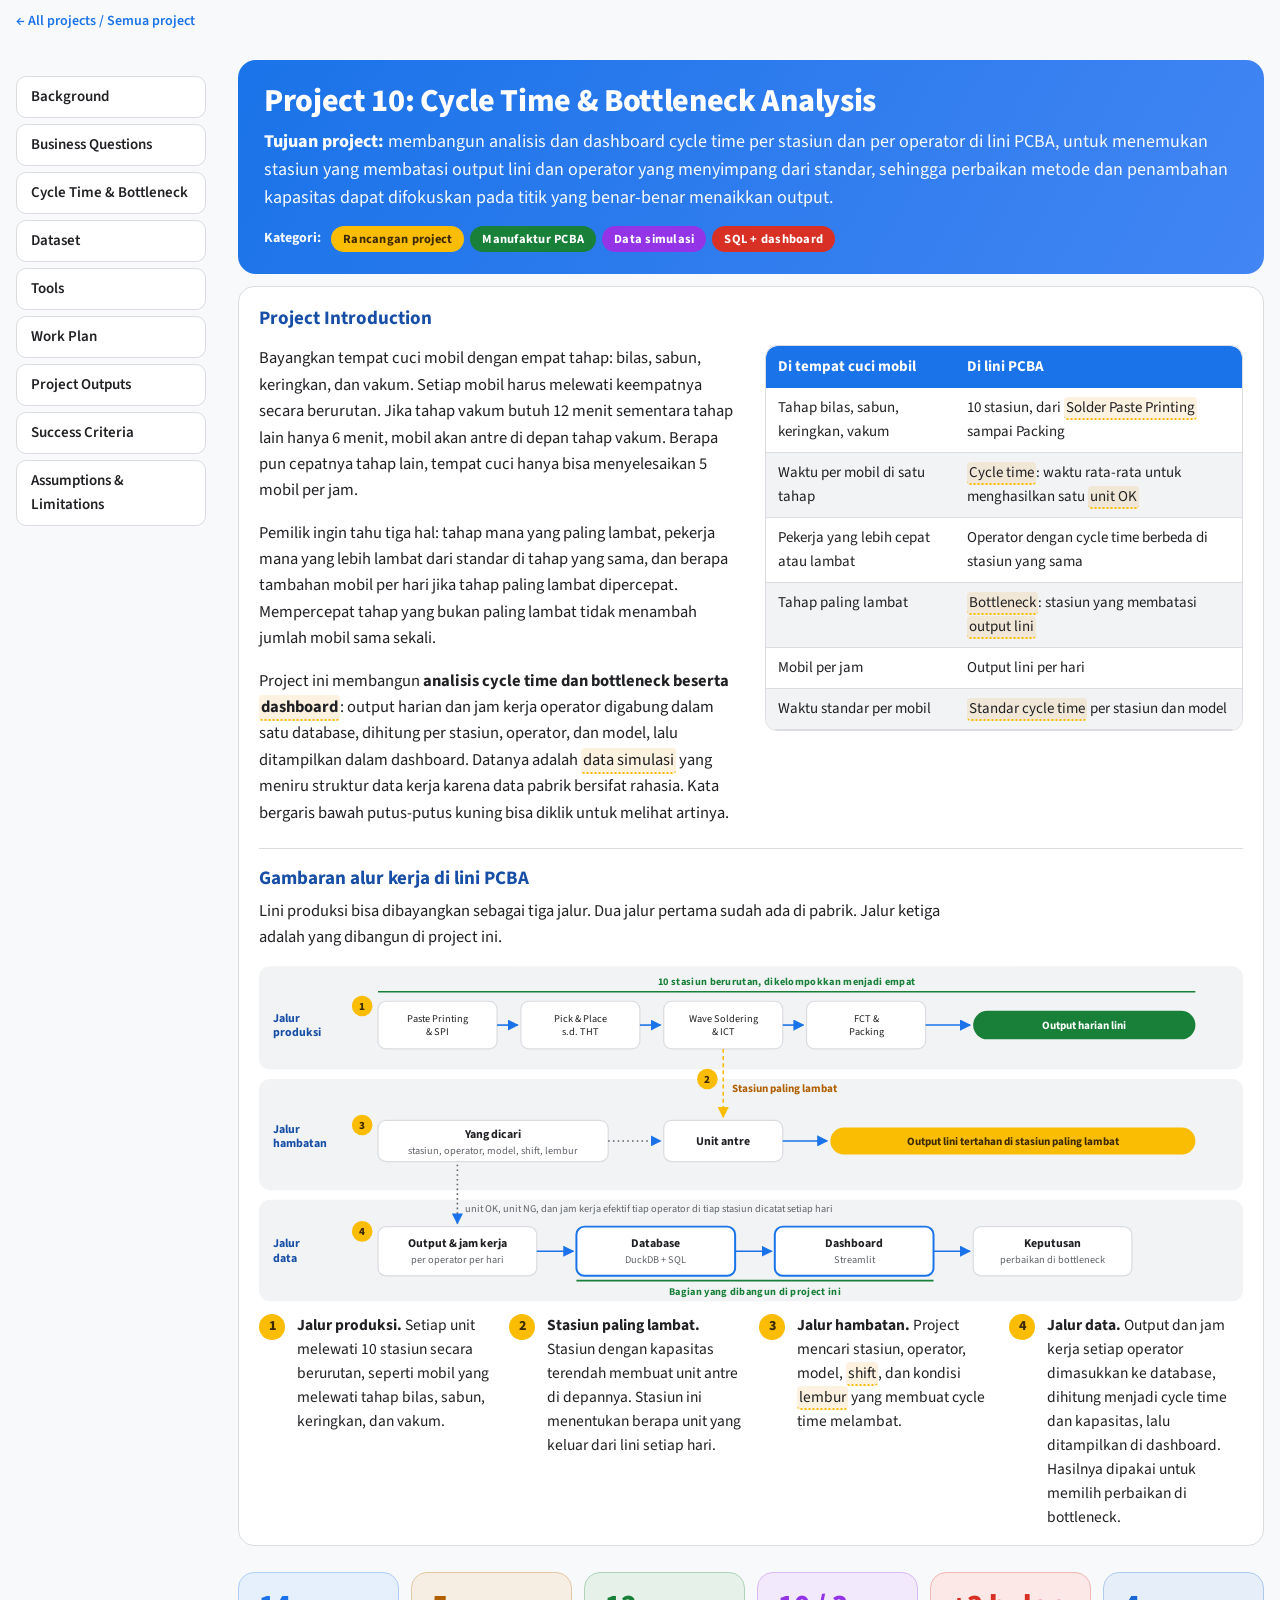
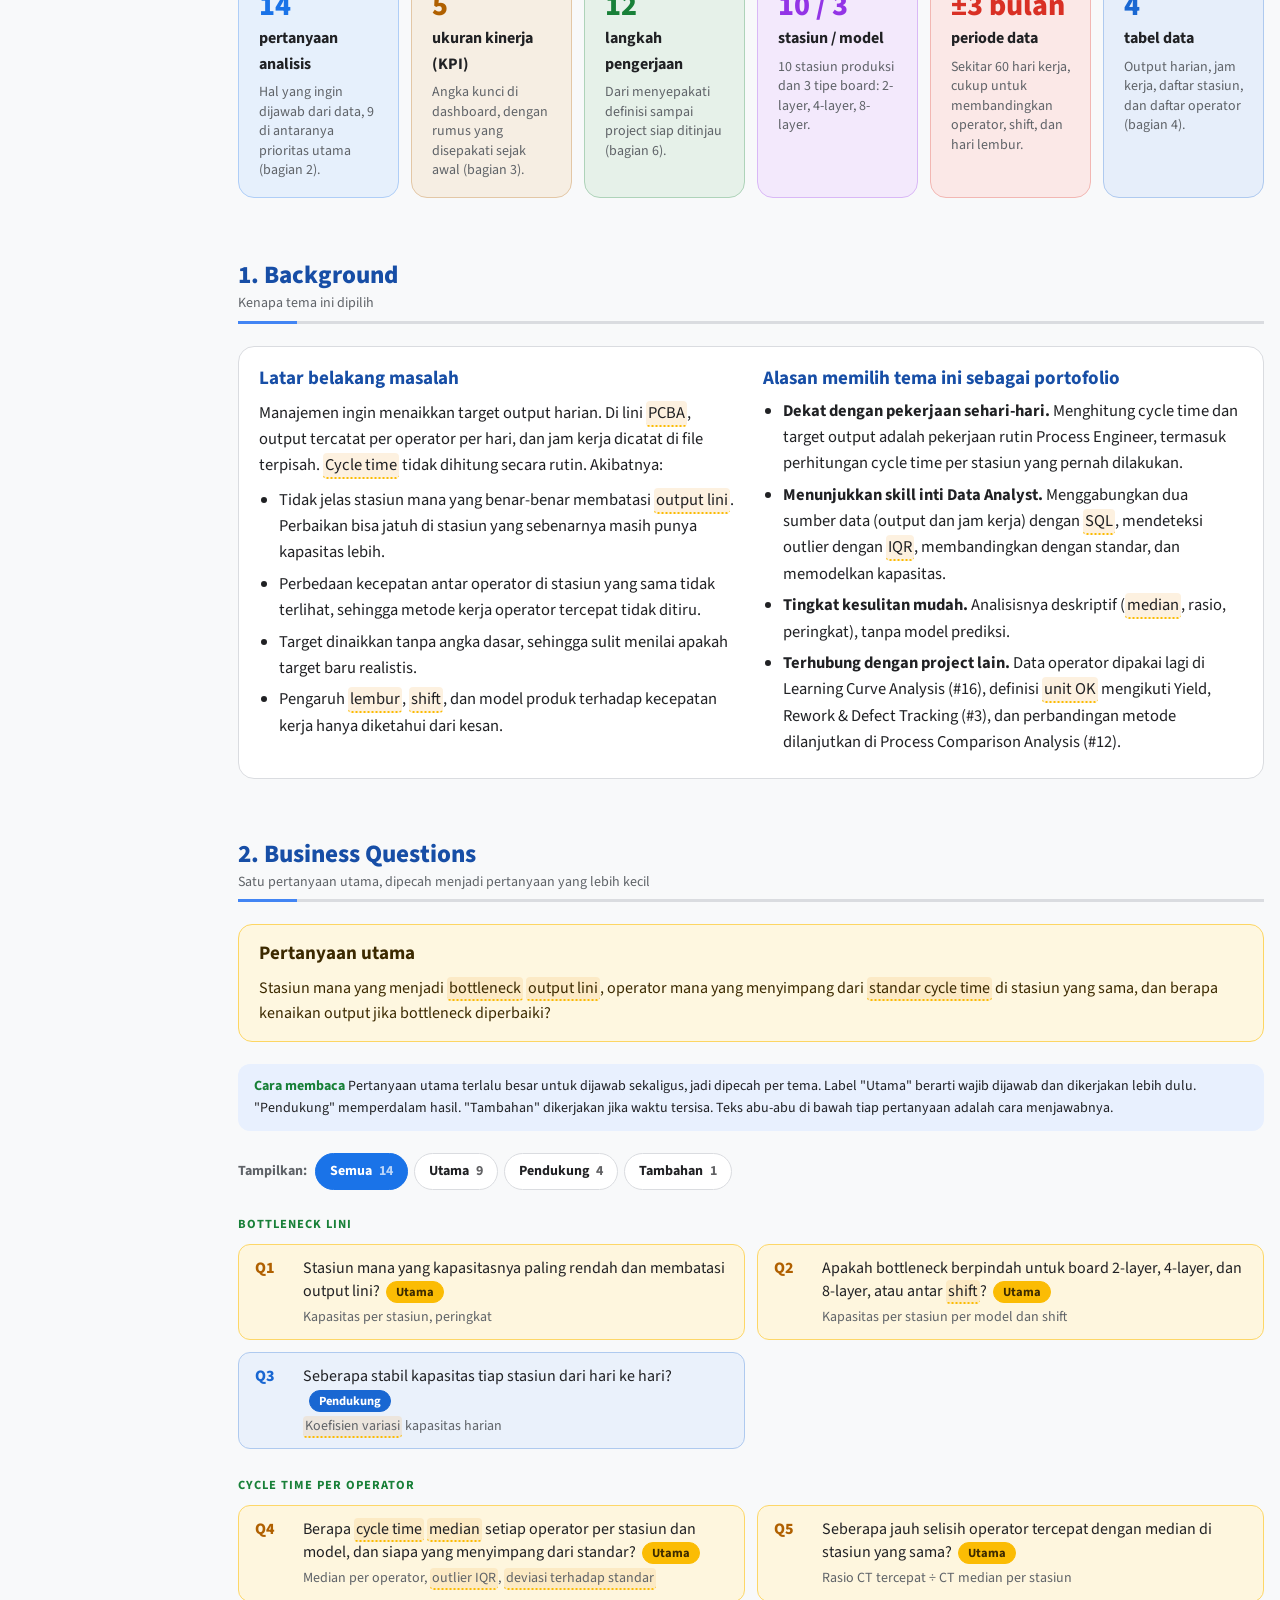
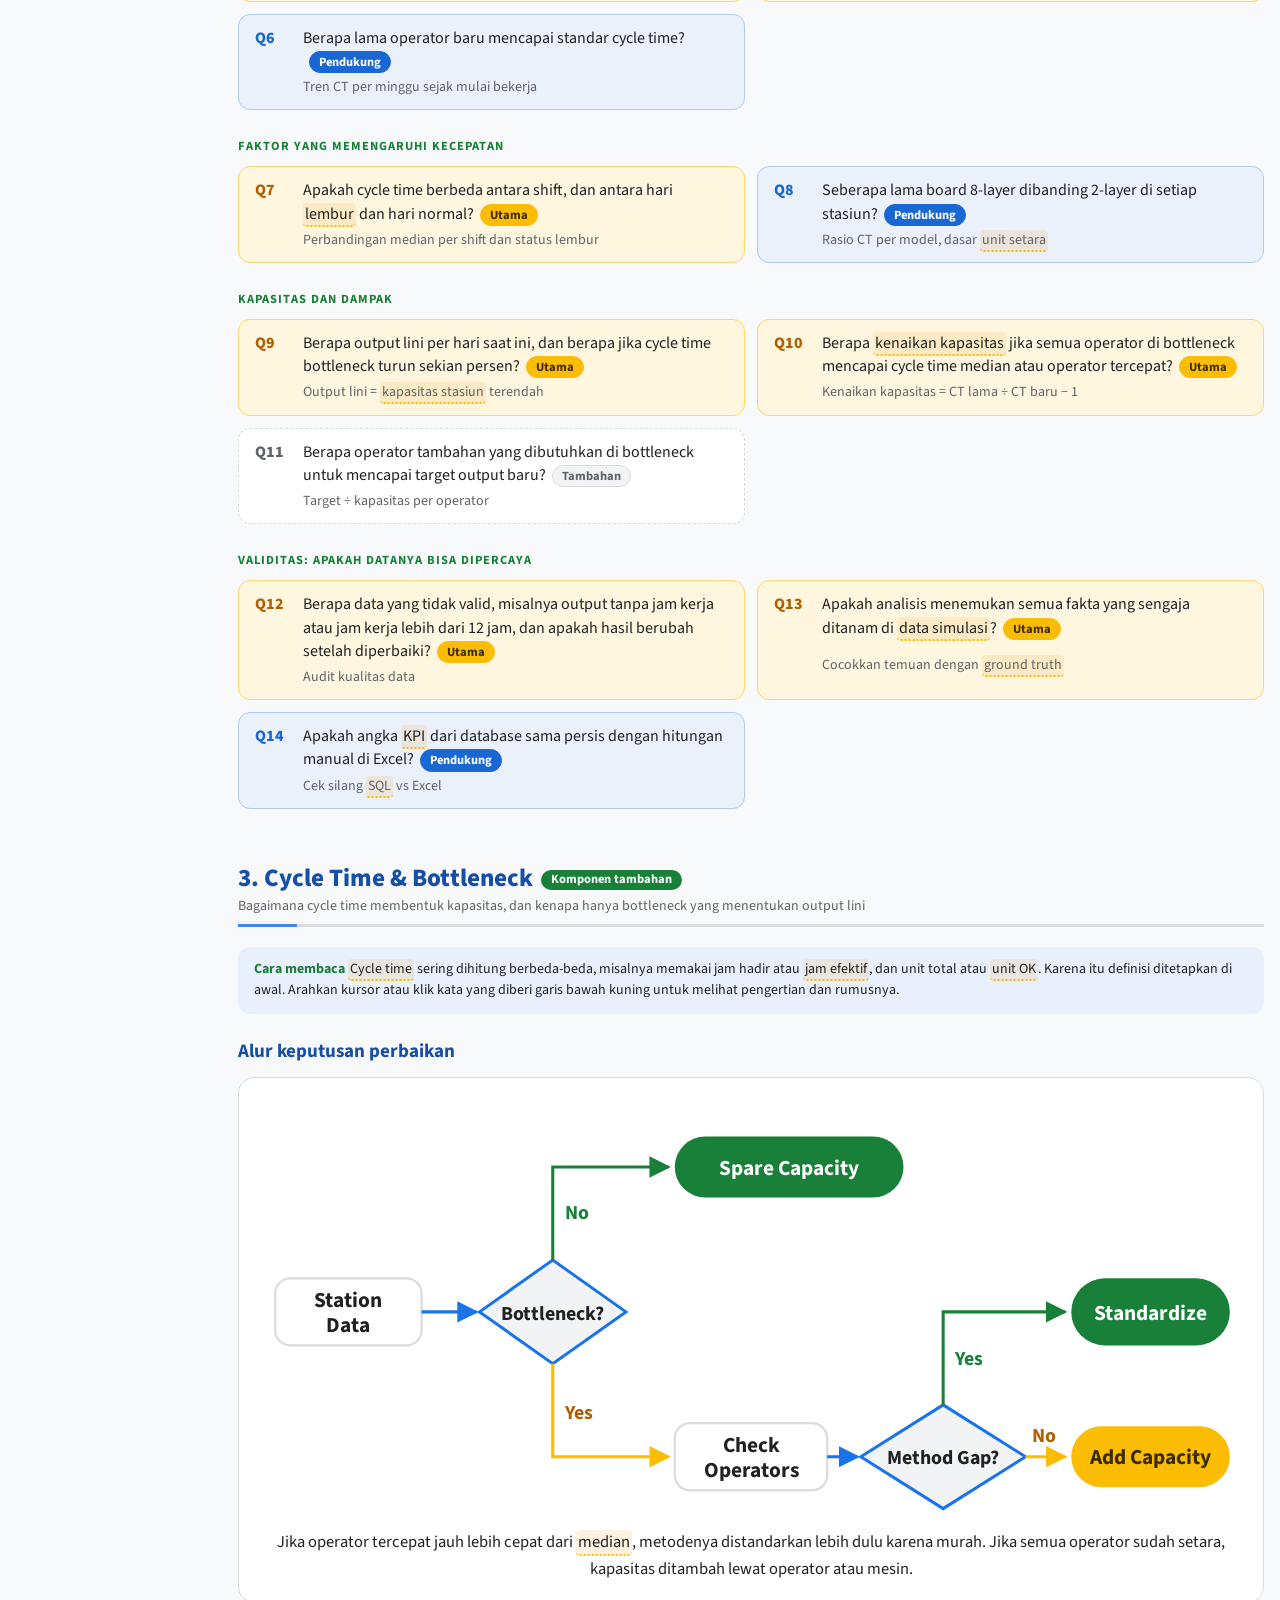
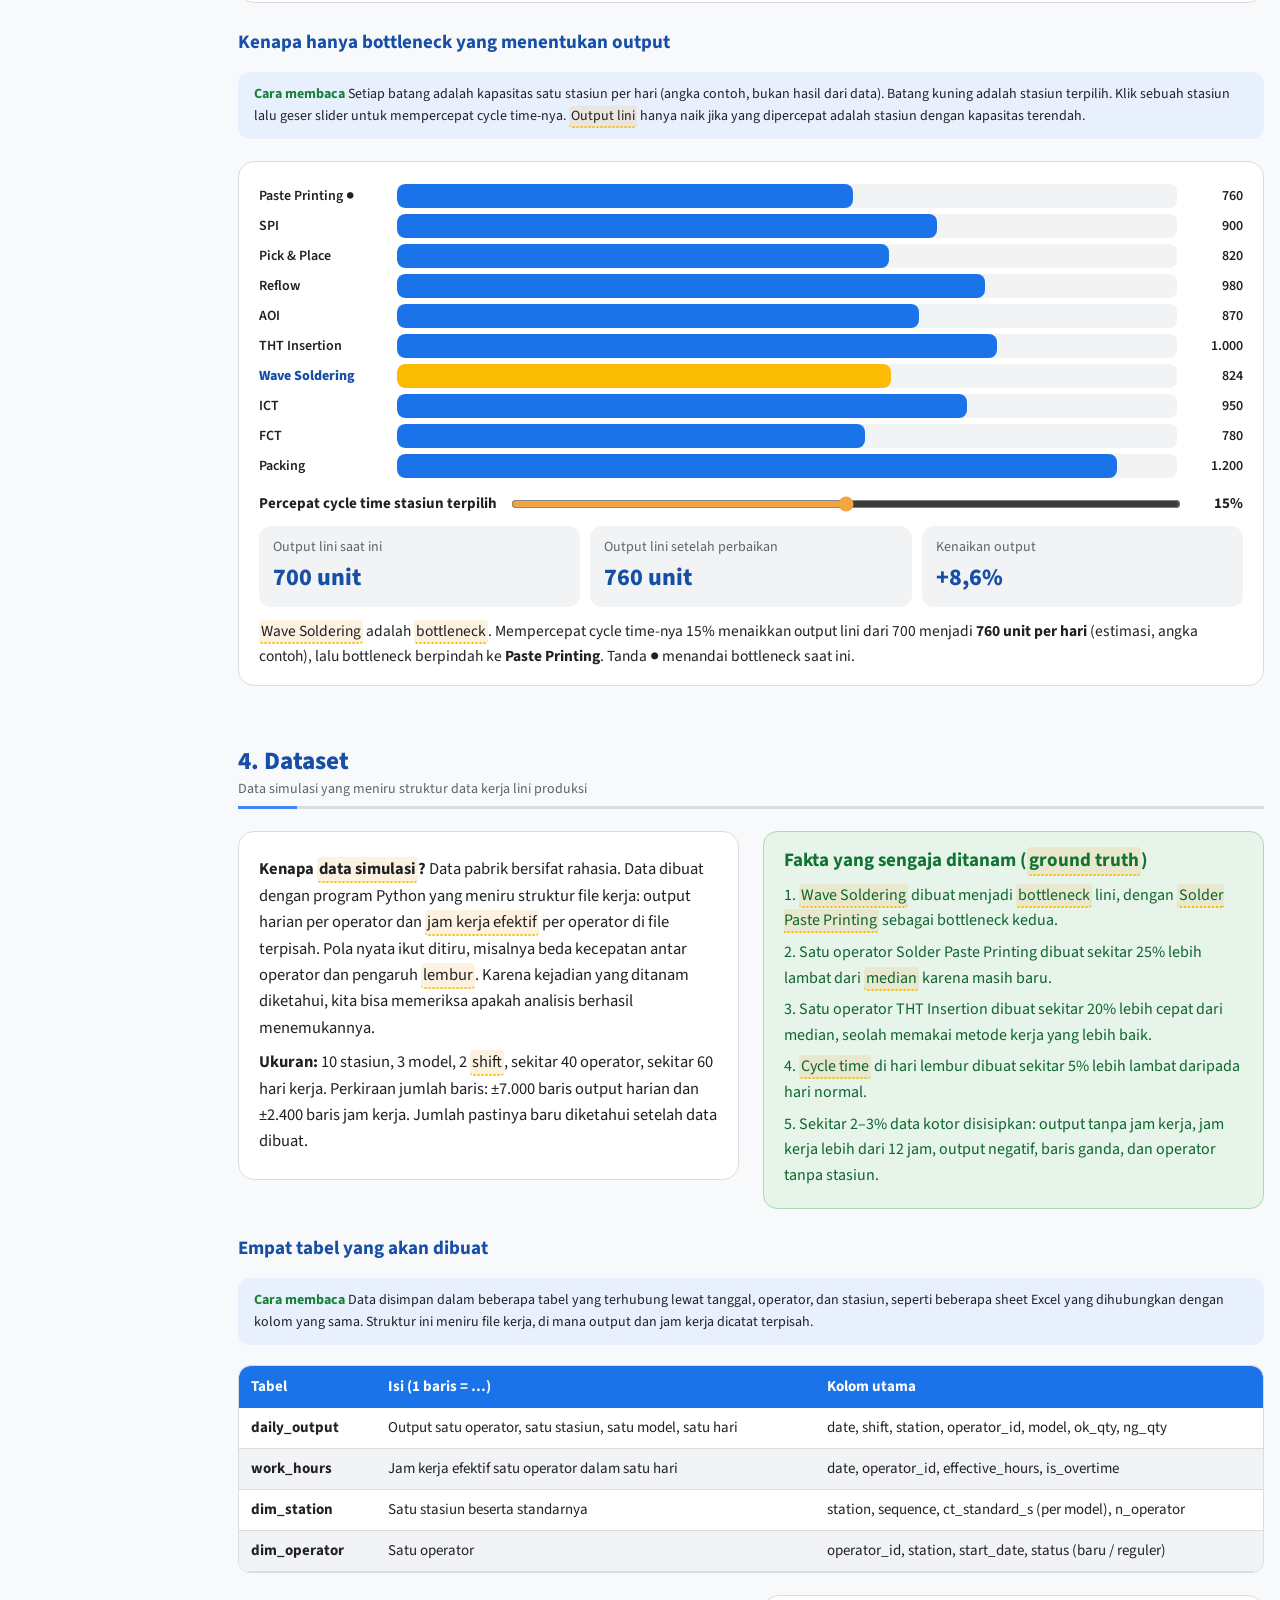
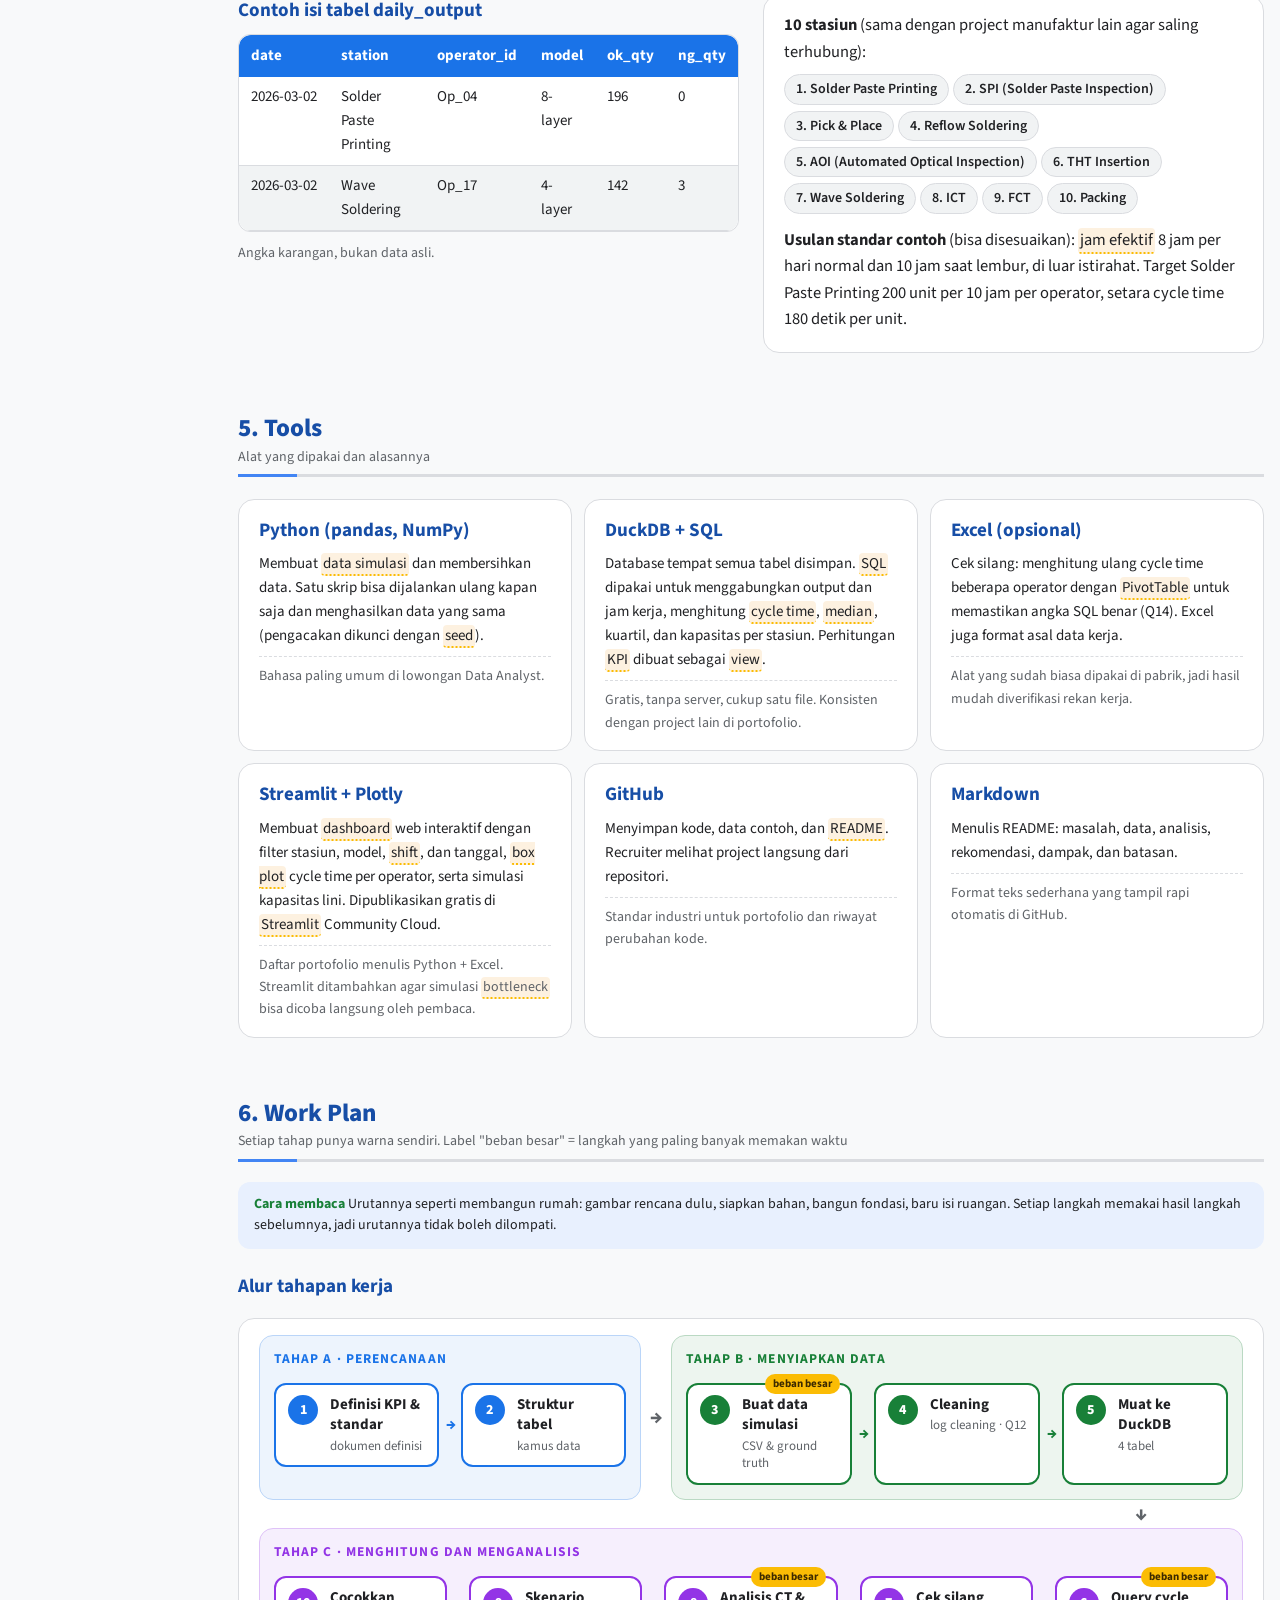
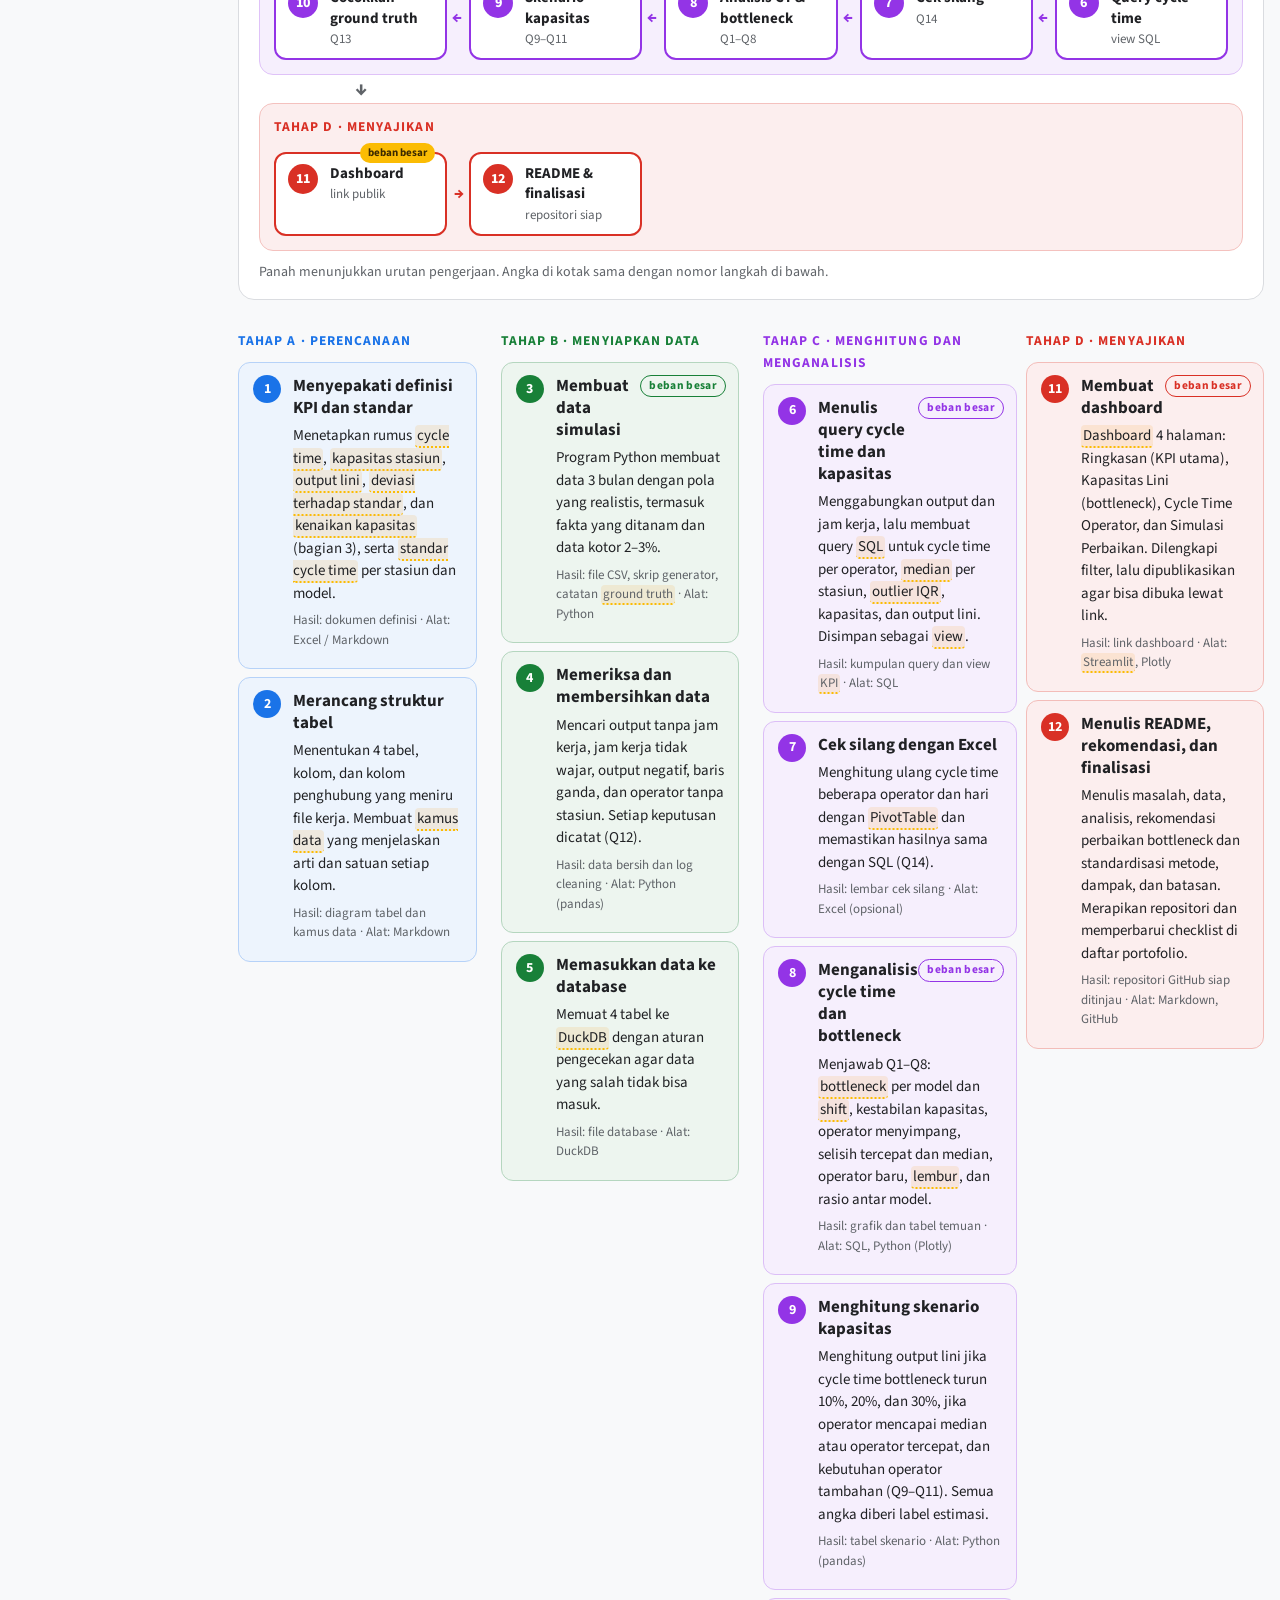
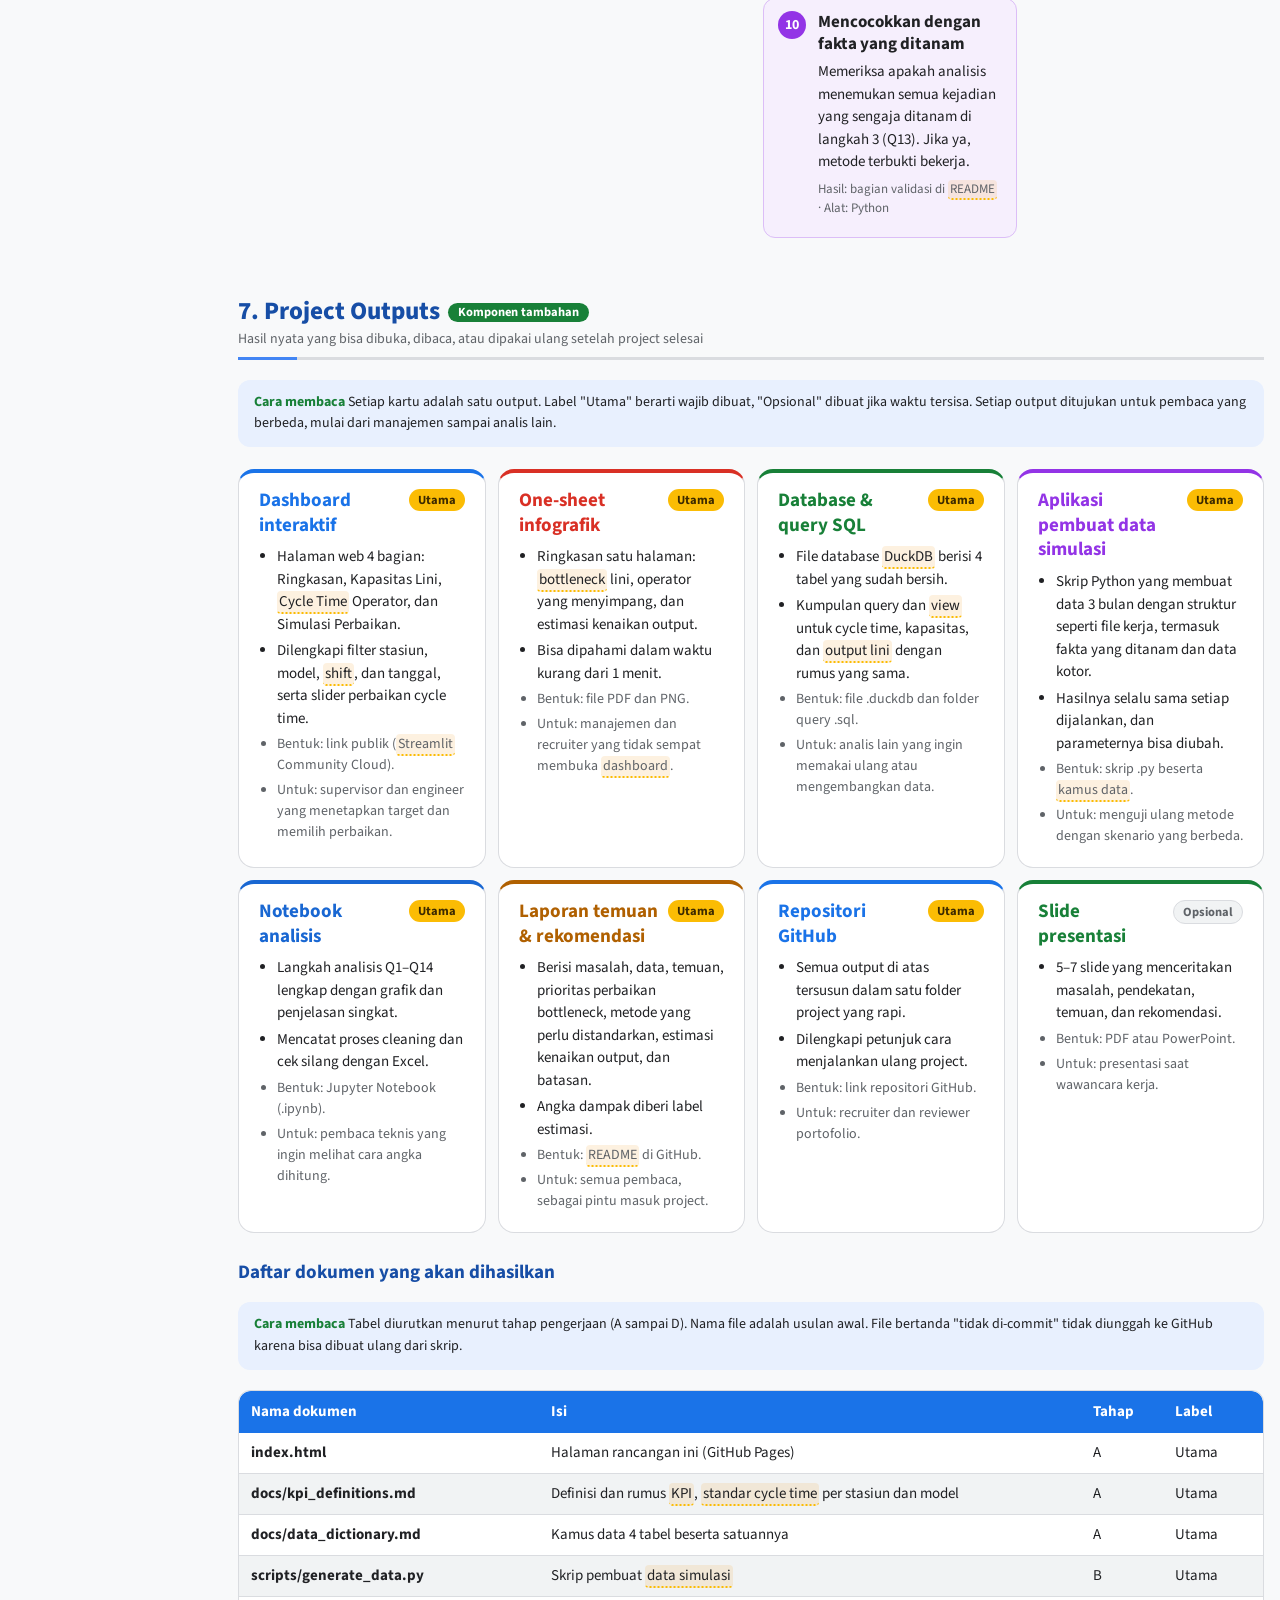
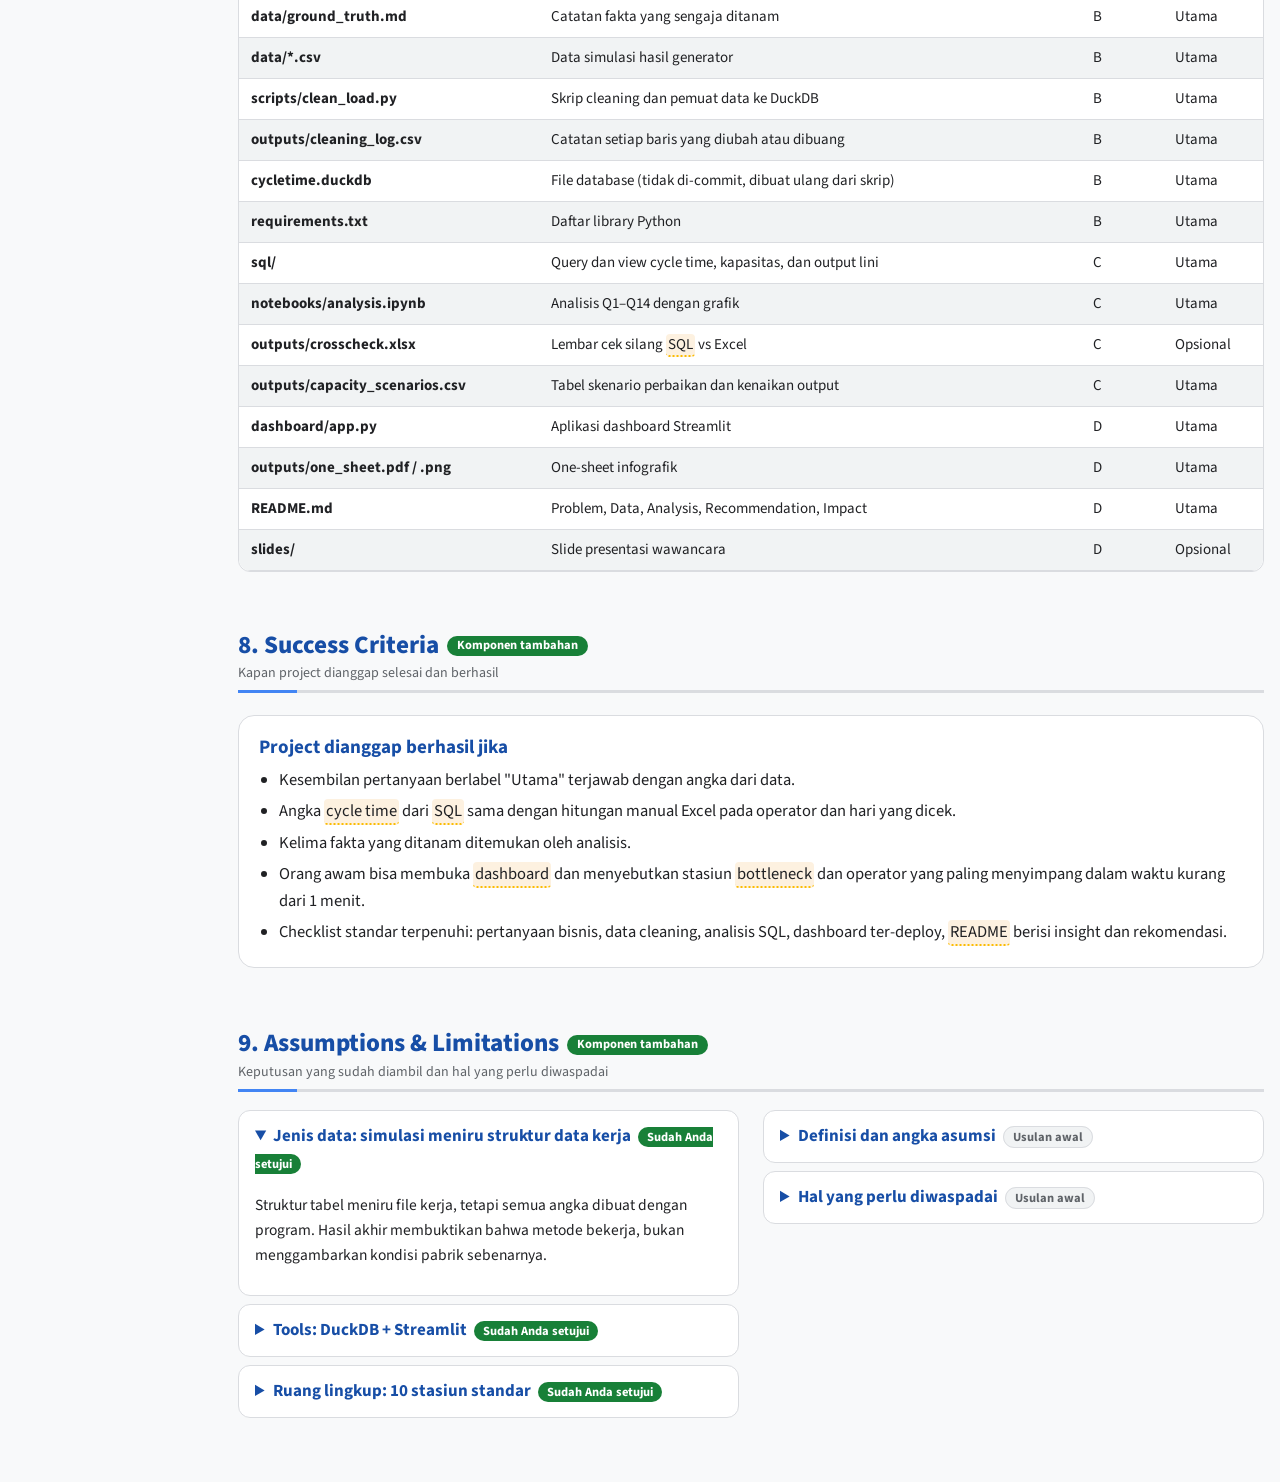
==== index.html @ 59f1a1ad "Add Project 10 design page and README Co-Authored-By: Claude Opus 5.5 <noreply@anthropic.com> Claude" ====
<!doctype html>
<html lang="id"><head><meta charset="utf-8"><meta name="viewport" content="width=device-width,initial-scale=1,viewport-fit=cover">
<title>Project 10: Cycle Time &amp; Bottleneck Analysis</title>
<meta name="claude:viewport-fit-sides" content="cover">
<meta name="description" content="Rancangan project portofolio Data Analyst: analisis cycle time per stasiun dan operator serta bottleneck lini PCBA, dengan data simulasi, SQL, dan dashboard.">
<link rel="preconnect" href="https://fonts.googleapis.com"><link rel="preconnect" href="https://fonts.gstatic.com" crossorigin>
<link rel="stylesheet" href="https://fonts.googleapis.com/css2?family=Source+Sans+3:wght@400;600;700;800&display=swap">
<style>
/* Layout: tema terang ala Google (single theme, sengaja): latar putih keabuan, kartu putih;
   biru = struktur, kuning = penanda utama, hijau = info pendukung, merah = aksen.
   Skala huruf: H1 32 · H2 25 · H3 19 · body 16.5 · keterangan 14 · label 12.5 */
:root{color-scheme:light;
--bg:#F8F9FA;--card:#FFFFFF;--sub:#F1F3F4;--line:#DADCE0;
--ink:#202124;--head:#174EA6;--mut:#5F6368;
--navy:#1A73E8;--navy-ink:#FFFFFF;--teal:#188038;--amber:#FBBC04;--amber-ink:#3C2A00;--bar:#1A73E8;--soft:#E8F0FE;
--gb:#4285F4;--gr:#EA4335;--gy:#FBBC04;--gg:#34A853;
--navyH:#1A73E8;--amberH:#B06000;--tealH:#188038;--plumH:#9334E6;--roseH:#D93025;--skyH:#1967D2;--onph:#fff;
--f:"Source Sans 3",Calibri,Carlito,"Segoe UI",Arial,sans-serif;
--h1:clamp(26px,2.6vw,32px);--h2:clamp(21px,2vw,25px);--h3:19px;--body:16.5px;--small:14px;--label:12.5px}
[hidden]{display:none!important}
*{box-sizing:border-box}html{scroll-padding-top:64px;scroll-behavior:smooth}
body{margin:0;background:var(--bg);color:var(--ink);font:400 var(--body)/1.6 var(--f)}
body::before{content:"";position:fixed;inset:0 0 auto;height:env(safe-area-inset-top,0px);background:var(--bg);z-index:10}
main{max-width:880px;margin:0 auto;padding-block:16px 56px;padding-left:max(16px,env(safe-area-inset-left,0px));padding-right:max(16px,env(safe-area-inset-right,0px))}
b,strong{font-weight:700}
nav{position:sticky;top:env(safe-area-inset-top,0px);z-index:9;background:var(--bg);padding:8px 0;display:flex;gap:6px;overflow-x:auto}
nav a{flex:none;background:var(--card);border:1px solid var(--line);color:var(--ink);text-decoration:none;border-radius:999px;padding:6px 14px;font-size:var(--small);font-weight:600}
nav a:hover,nav a:focus-visible{background:var(--amber);border-color:var(--amber);color:var(--amber-ink);outline:none}
.banner{background:var(--navy);color:var(--navy-ink);border-radius:18px;padding:22px 26px}
.banner h1{margin:0 0 8px;font-size:var(--h1);font-weight:800;line-height:1.2;text-wrap:balance;letter-spacing:-.01em}.banner p{margin:0;font-size:18px;line-height:1.55;opacity:.97}.banner .goal b{font-weight:800}
.tags{display:flex;gap:6px;flex-wrap:wrap;margin-top:14px}
.tags{align-items:center}.tlab{font-size:var(--small);font-weight:700;margin-right:4px;opacity:.95}
.tag{border-radius:999px;padding:3px 12px;font-size:var(--label);font-weight:700;background:rgba(255,255,255,.2);letter-spacing:.02em}.tag.a{background:var(--amber);color:var(--amber-ink)}
.card{border-radius:16px;padding:16px 20px;background:var(--card);border:1px solid var(--line);margin:12px 0}
.card p{margin:8px 0}
h2{font-size:var(--h2);font-weight:800;color:var(--head);margin:48px 0 10px;padding-bottom:8px;border-bottom:2px solid var(--line);line-height:1.25;text-wrap:balance}
h2 small{display:block;font-size:var(--small);font-weight:400;color:var(--mut);margin-top:4px}
h3{font-size:var(--h3);font-weight:700;color:var(--head);margin:16px 0 6px;line-height:1.3}
.card h3:first-child,.card>div>h3:first-child{margin-top:4px}
.add{display:inline-block;vertical-align:middle;margin-left:8px;border-radius:999px;padding:2px 10px;font-size:var(--label);font-weight:700;background:var(--teal);color:#fff}
.how{background:var(--soft);border-radius:12px;padding:12px 16px;margin:10px 0;font-size:var(--small);line-height:1.55;color:var(--ink)}.how::before{content:"Cara membaca ";font-weight:700;color:var(--teal)}
.callout{border-radius:14px;padding:14px 20px;margin:12px 0;font-size:16px}.callout h4{margin:0 0 6px;font-size:var(--h3);font-weight:700}.callout p{margin:6px 0}
.callout.a{background:var(--amber);color:var(--amber-ink)}.callout.g{background:var(--teal);color:#fff}
.kpis{display:grid;grid-template-columns:repeat(3,1fr);gap:12px;margin:14px 0}.kpis .card{margin:0}
.kpi .v{font-size:30px;font-weight:800;display:block;line-height:1.15;color:var(--head);font-variant-numeric:tabular-nums}.kpi .l{display:block;font-weight:700;font-size:16px;margin-top:2px}.kpi .d{display:block;font-size:var(--small);line-height:1.4;margin-top:6px;color:var(--mut)}
.kpi.t{background:var(--teal);border-color:var(--teal);color:#fff}.kpi.am{background:var(--amber);border-color:var(--amber);color:var(--amber-ink)}
.kpi.t .v,.kpi.t .d,.kpi.am .v,.kpi.am .d{color:inherit}
table{border-collapse:collapse;width:100%;font-size:15px;background:var(--card);border-radius:12px;overflow:hidden}
th{background:var(--navy);color:var(--navy-ink);padding:9px 12px;text-align:left;vertical-align:top;font-weight:700}
td{padding:8px 12px;border-bottom:1px solid var(--line);vertical-align:top}
tr:nth-child(odd) td{background:var(--sub)}
.scroll{overflow-x:auto;border:1px solid var(--line);border-radius:12px;margin:10px 0}
.q{background:var(--card);border:1px solid var(--line);border-radius:12px;padding:12px 16px;margin:6px 0;display:grid;grid-template-columns:40px 1fr;gap:4px 8px;font-size:16px;line-height:1.45}
.q .id{font-weight:800;color:var(--head)}.q .m{grid-column:2;font-size:var(--small);color:var(--mut)}
.pri{display:inline-block;border-radius:999px;padding:1px 9px;font-size:var(--label);font-weight:700;margin-left:6px;background:var(--sub);border:1px solid var(--line);color:var(--mut)}.pri.M{background:var(--amber);border-color:var(--amber);color:var(--amber-ink)}.pri.S{background:var(--navy);border-color:var(--navy);color:#fff}
.theme{font-size:var(--label);font-weight:700;color:var(--teal);margin:20px 0 4px;text-transform:uppercase;letter-spacing:.08em}
.flow{display:flex;flex-wrap:wrap;align-items:center;gap:6px;margin:8px 0}
.flow span{border-radius:999px;padding:5px 12px;font-size:var(--small);font-weight:700;background:var(--sub);border:1px solid var(--line)}
.flow span.ng{background:var(--amber);border-color:var(--amber);color:var(--amber-ink)}.flow span.ok{background:var(--teal);border-color:var(--teal);color:#fff}.flow i{font-style:normal;color:var(--mut);font-size:var(--small)}
.row{display:flex;align-items:center;gap:8px;margin:6px 0;width:100%;font:inherit;font-size:var(--small);color:var(--ink);background:none;border:0;padding:0;cursor:pointer;text-align:left}
.row .n{width:96px;flex:none;font-weight:600}.row .tr{flex:1;background:var(--sub);border-radius:8px;height:24px;position:relative;overflow:hidden}
.row .b{position:absolute;left:0;top:0;bottom:0;border-radius:8px;background:var(--bar);transition:width .25s}
.row.sel .b{background:var(--amber)}.row.sel .n{color:var(--head);font-weight:800}
.row .c{width:58px;text-align:right;flex:none;font-variant-numeric:tabular-nums;font-weight:600}
.row:focus-visible{outline:3px solid var(--amber);outline-offset:2px;border-radius:8px}
.ctl{display:flex;align-items:center;gap:12px;margin:14px 0 10px;font-weight:700;font-size:15px}.ctl input{flex:1;accent-color:#F2A541}.ctl output{min-width:48px;text-align:right}
.res{display:grid;grid-template-columns:repeat(3,1fr);gap:10px;margin-top:10px}.res div{background:var(--sub);border-radius:12px;padding:10px 14px;font-size:var(--small);color:var(--mut)}.res b{display:block;font-size:24px;font-weight:800;color:var(--head);font-variant-numeric:tabular-nums}
.steps{counter-reset:s;display:grid;gap:8px;margin:10px 0;padding:0;list-style:none}
.steps li{background:var(--card);border:1px solid var(--line);border-radius:12px;padding:12px 14px 12px 54px;position:relative}
.steps li::before{counter-increment:s;content:counter(s);position:absolute;left:14px;top:12px;width:28px;height:28px;border-radius:50%;background:var(--navy);color:#fff;font-weight:700;display:grid;place-items:center;font-size:14px}
.steps li.L::before{background:var(--amber);color:var(--amber-ink)}
.steps b.t{display:block;font-size:17px;color:var(--head);line-height:1.3}.steps p{margin:6px 0;font-size:15px;line-height:1.5}.steps .meta{font-size:13px;color:var(--mut)}
.phase{font-size:var(--label);font-weight:700;color:var(--teal);margin:18px 0 0;text-transform:uppercase;letter-spacing:.08em}
.tools{display:grid;grid-template-columns:repeat(2,1fr);gap:12px;margin:12px 0}.tools .card{margin:0}
.tools b{display:block;font-size:var(--h3);color:var(--head)}.tools .r{font-size:15px;margin:6px 0 0}.tools .alt{font-size:var(--small);color:var(--mut);margin:8px 0 0;padding-top:8px;border-top:1px dashed var(--line)}
details{background:var(--card);border:1px solid var(--line);border-radius:12px;padding:12px 16px;margin:8px 0}summary{cursor:pointer;font-weight:700;font-size:17px;color:var(--head)}details p{font-size:15.5px}
.pill{border-radius:999px;padding:1px 9px;font-size:var(--label);font-weight:700;background:var(--teal);color:#fff;margin-left:4px}.pill.d{background:var(--sub);border:1px solid var(--line);color:var(--mut)}
.chip{display:inline-block;border-radius:999px;padding:3px 11px;margin:3px 4px 3px 0;font-size:var(--small);font-weight:600;background:var(--sub);border:1px solid var(--line)}
.tm{border-bottom:2px dotted var(--amber);background:rgba(242,165,65,.16);border-radius:4px;padding:0 2px;cursor:help}
#tip{position:fixed;display:none;max-width:320px;white-space:pre-line;background:#202124;color:#fff;padding:10px 12px;border-radius:12px;font-size:var(--small);line-height:1.4;z-index:20;box-shadow:0 6px 20px rgba(0,0,0,.25)}
ul.tight{margin:6px 0;padding-left:20px}ul.tight li{margin:5px 0}
.intro>.layout{grid-column:1/-1}
.layout{margin-top:14px;padding-top:14px;border-top:1px solid var(--line)}.layout .lead{margin:4px 0 10px;max-width:90ch}
.figw{overflow-x:auto;margin:8px 0}.figw svg{display:block;width:100%;min-width:860px;height:auto;font-family:var(--f)}
.figw .lane{fill:var(--sub)}.figw .box{fill:var(--card);stroke:var(--line);stroke-width:1.5}.figw .box.hi{stroke:var(--bar);stroke-width:2.5}
.figw text{fill:var(--ink)}.figw .ln{font-size:15px;font-weight:700;fill:var(--head)}.figw .gl{font-size:13px;font-weight:700;fill:var(--teal);letter-spacing:.03em}
.figw .bt{font-size:13px}.figw .b{font-size:15px;font-weight:700}.figw .st{font-size:13px;fill:var(--mut)}
.figw .grp{stroke:var(--teal);stroke-width:2}.figw .ar{stroke:var(--bar);stroke-width:2}.figw .ah{fill:var(--bar)}
.figw .ng,.figw .ngs{stroke:var(--amber);stroke-width:2;stroke-dasharray:5 4}.figw .aha{fill:var(--amber)}.figw .nl{font-size:14px;font-weight:700;fill:var(--amberH)}
.figw .dt{stroke:var(--mut);stroke-width:2;stroke-dasharray:2 4}
.figw .okb{fill:var(--teal)}.figw .scb{fill:var(--amber)}.figw .wt{fill:#fff;font-size:14px;font-weight:700}.figw .at{fill:var(--amber-ink);font-size:14px;font-weight:700}
.figw .mk{fill:var(--amber)}.figw .mt{fill:var(--amber-ink);font-size:14px;font-weight:800}
.legend{counter-reset:l;list-style:none;padding:0;margin:10px 0 0;display:grid;gap:10px}
.legend li{counter-increment:l;position:relative;padding-left:38px;font-size:15.5px;line-height:1.55}
.legend li::before{content:counter(l);position:absolute;left:0;top:1px;width:26px;height:26px;border-radius:50%;background:var(--amber);color:var(--amber-ink);font-weight:800;font-size:14px;display:grid;place-items:center}
@media (min-width:1000px){.legend{grid-template-columns:repeat(4,1fr);gap:16px}}
.kpi{--h:var(--navyH);background:color-mix(in srgb,var(--h) 11%,var(--card));border-color:color-mix(in srgb,var(--h) 35%,var(--card))}
.kpi .v{color:var(--h)}.kpi .l{color:var(--ink)}.kpi .d{color:var(--mut)}
.q[data-p="M"]{background:color-mix(in srgb,var(--amber) 13%,var(--card));border-color:color-mix(in srgb,var(--amber) 60%,var(--card))}
.q[data-p="S"]{background:color-mix(in srgb,var(--skyH) 9%,var(--card));border-color:color-mix(in srgb,var(--skyH) 35%,var(--card))}
.q[data-p="N"]{border-style:dashed}
.q[data-p="M"] .id{color:var(--amberH)}.q[data-p="S"] .id{color:var(--skyH)}.q[data-p="N"] .id{color:var(--mut)}
.pri.S{background:var(--skyH);border-color:var(--skyH);color:var(--onph)}
.fbar{display:flex;flex-wrap:wrap;align-items:center;gap:6px;margin:12px 0 4px}.fbar span{font-size:var(--small);font-weight:700;color:var(--mut);margin-right:2px}
.fb{font:inherit;font-size:var(--small);font-weight:700;cursor:pointer;border-radius:999px;padding:6px 14px;border:1px solid var(--line);background:var(--card);color:var(--ink)}
.fb i{font-style:normal;opacity:.7;margin-left:4px}.fb:hover{border-color:var(--bar)}.fb:focus-visible{outline:3px solid var(--amber);outline-offset:2px}
.fb.on{background:var(--navy);border-color:var(--navy);color:#fff}.fb.on[data-f="M"]{background:var(--amber);border-color:var(--amber);color:var(--amber-ink)}.fb.on[data-f="S"]{background:var(--skyH);border-color:var(--skyH);color:var(--onph)}
.defs p{margin:0 0 12px}.defs p:last-child{margin:0}
.fx{display:inline-block;margin:2px 0;padding:1px 9px;border-radius:8px;background:color-mix(in srgb,var(--tealH) 12%,var(--card));border:1px solid color-mix(in srgb,var(--tealH) 40%,var(--card));color:var(--tealH);font-weight:700;font-size:15px;white-space:normal}
.figw.fl svg{min-width:520px;max-width:1000px;margin:0 auto}.flowfull .card{padding:20px 24px}.flowfull .card>p{text-align:center;margin:12px 0 0}.figw .dia{fill:var(--sub);stroke:var(--bar);stroke-width:2}.figw .b2{font-size:14px;font-weight:700}
.figw .arT{fill:none;stroke:var(--teal);stroke-width:2}.figw .aht{fill:var(--teal)}.figw .arA{fill:none;stroke:var(--amber);stroke-width:2}.figw .aha2{fill:var(--amber)}
.figw .lt{font-size:13px;font-weight:700;fill:var(--tealH)}.figw .la{font-size:13px;font-weight:700;fill:var(--amberH)}
.ph .phase{color:var(--ph);font-size:13.5px}
.ph .steps li{background:color-mix(in srgb,var(--ph) 8%,var(--card));border-color:color-mix(in srgb,var(--ph) 32%,var(--card))}
.ph .steps li::before,.ph .steps li.L::before{background:var(--ph);color:var(--onph)}
.ph .steps b.t{color:var(--ink)}
.steps li.L::after{content:"beban besar";position:absolute;right:12px;top:12px;font-size:11.5px;font-weight:700;letter-spacing:.03em;padding:1px 8px;border-radius:999px;border:1px solid var(--ph,var(--amber));color:var(--ph,var(--amber))}
.steps li.L b.t{padding-right:84px}
.banner{background:linear-gradient(120deg,#1A73E8,#4285F4)}
h2{border-bottom:3px solid transparent;border-image:linear-gradient(90deg,var(--gb) 0 60px,var(--line) 60px) 1}
nav a:nth-child(4n+1):hover{background:var(--gb);border-color:var(--gb);color:#fff}nav a:nth-child(4n+2):hover{background:var(--gr);border-color:var(--gr);color:#fff}nav a:nth-child(4n+4):hover{background:var(--gg);border-color:var(--gg);color:#fff}
.callout.g{background:#E6F4EA;color:#0D652D;border:1px solid #A8DAB5}.callout.g h4{color:#137333}
.callout.a{background:#FEF7E0;color:#3C2A00;border:1px solid #FDD663}
.outs{display:grid;gap:12px;margin:12px 0}.outs .card{margin:0}
.out{--h:var(--navyH);border-top:4px solid var(--h)}
.out .oh{display:flex;align-items:flex-start;justify-content:space-between;gap:8px}.out .oh b{font-size:var(--h3);color:var(--h);line-height:1.3}
.ob{flex:none;border-radius:999px;padding:1px 9px;font-size:var(--label);font-weight:700;background:var(--amber);color:var(--amber-ink)}.ob.opt{background:var(--sub);border:1px solid var(--line);color:var(--mut)}
.out ul{margin:8px 0 0;padding-left:18px;font-size:15px;line-height:1.5}.out li{margin:4px 0}
.out li:nth-last-child(-n+2){color:var(--mut);font-size:14px}
@media (min-width:700px){.outs{grid-template-columns:repeat(2,1fr)}}
@media (min-width:1280px){.outs{grid-template-columns:repeat(4,1fr)}}
/* layar lebar: nav jadi sidebar, konten dibagi kolom */
.two{display:grid;gap:0 24px;align-items:start}.two>*{min-width:0}
.qgrid{display:grid;gap:0 12px}.qgrid>*{min-width:0}
@media (min-width:1000px){
main{max-width:1480px}
.two,.qgrid{grid-template-columns:1fr 1fr}.qgrid .theme{grid-column:1/-1}
.kpis{grid-template-columns:repeat(6,1fr)}.tools{grid-template-columns:repeat(3,1fr)}
.intro{display:grid;grid-template-columns:1fr 1fr;column-gap:28px;align-items:start}.intro h3{grid-column:1/-1}.intro>p{grid-column:1}.intro>.scroll{grid-column:2;grid-row:2/span 3;margin-top:8px}
.phases{display:grid;grid-template-columns:repeat(2,1fr);gap:0 24px}.phases>*{min-width:0}
}
@media (min-width:1280px){
main{display:grid;grid-template-columns:190px minmax(0,1fr);column-gap:32px}
main>*{grid-column:2}
main>nav{grid-column:1;grid-row:1/span 60;align-self:start;flex-direction:column;padding-top:16px}
main>nav a{border-radius:10px;font-size:15px;padding:8px 14px}
.phases{grid-template-columns:repeat(4,1fr)}
}
@media (max-width:620px){.kpis,.res{grid-template-columns:1fr 1fr}.tools{grid-template-columns:1fr}.row .n{width:78px}.banner{padding:18px}}
@media (prefers-reduced-motion:reduce){html{scroll-behavior:auto}.row .b{transition:none}}
/* tambahan */
.card a{color:var(--navy);font-weight:600}
.row .n{width:130px}
.tag.c1{background:#188038;color:#fff}.tag.c2{background:#9334E6;color:#fff}.tag.c3{background:#D93025;color:#fff}.tag.c4{background:#fff;color:#174EA6}
.wf{display:grid;gap:0}
.wrow{display:grid;gap:0}
.wl{--c:var(--navyH);background:color-mix(in srgb,var(--c) 8%,var(--card));border:1px solid color-mix(in srgb,var(--c) 30%,var(--card));border-radius:14px;padding:12px 14px 14px;min-width:0}
.wl h4{margin:0 0 6px;color:var(--c);font-size:13.5px;font-weight:700;text-transform:uppercase;letter-spacing:.08em}
.ws{display:grid;gap:24px;padding-top:8px}
.wb{position:relative;background:var(--card);border:2px solid var(--c);border-radius:12px;padding:10px 12px 10px 54px;font-size:15px;line-height:1.35;min-height:56px}
.wb .n{position:absolute;left:12px;top:10px;width:30px;height:30px;border-radius:50%;background:var(--c);color:var(--onph);display:grid;place-items:center;font-weight:800;font-size:14px}
.wb b{display:block;color:var(--ink)}.wb .s{display:block;font-size:13px;color:var(--mut);margin-top:2px}
.wb.L::before{content:"beban besar";position:absolute;top:-11px;right:10px;background:var(--amber);color:var(--amber-ink);font-size:11px;font-weight:700;padding:0 8px;border-radius:999px;line-height:20px}
.wb::after{content:"↓";position:absolute;left:50%;bottom:-23px;transform:translateX(-50%);color:var(--c);font-weight:800;font-size:16px}
.ws>.wb:last-child::after{content:none}
.wsep{text-align:center;color:var(--mut);font-weight:800;font-size:20px;line-height:28px}.wsep::before{content:"↓"}
@media (min-width:1200px){
.wrow{grid-template-columns:2fr 30px 3fr;align-items:stretch}
.wrow>.wsep{display:grid;place-items:center}.wrow>.wsep::before{content:"→"}
.ws{grid-template-columns:repeat(var(--k),minmax(0,1fr));gap:22px}
.wl[style*="--k:5"] .ws{grid-template-columns:repeat(5,minmax(0,1fr))}
.wb::after{content:"→";left:auto;right:-19px;bottom:auto;top:50%;transform:translateY(-50%)}
}
@media (max-width:620px){.row .n{width:112px;font-size:13px}}

.wa{text-align:center;color:var(--mut);font-weight:800;font-size:20px;line-height:28px}
@media (min-width:1200px){.wa{display:grid;grid-template-columns:repeat(5,minmax(0,1fr));gap:22px;padding:0 15px}.wa.r span{grid-column:5}.wa.l span{grid-column:1}
.ws.rev{direction:rtl}.ws.rev .wb{direction:ltr}.ws.rev .wb::after{content:"←";right:auto;left:-19px}.ws.rev>.wb:last-child::after{content:none}}
</style>

</head><body>
<a href="https://bagusbernadi.github.io/" style="display:inline-block;margin:12px 16px;font:600 14px/1.4 'Source Sans 3',Arial,sans-serif;color:#1A73E8;text-decoration:none">← All projects / Semua project</a>
<main>
<nav aria-label="Section navigation"><a href="#s1">Background</a><a href="#s2">Business Questions</a><a href="#s3">Cycle Time &amp; Bottleneck</a><a href="#s4">Dataset</a><a href="#s5">Tools</a><a href="#s6">Work Plan</a><a href="#s7">Project Outputs</a><a href="#s8">Success Criteria</a><a href="#s9">Assumptions &amp; Limitations</a></nav>

<header class="banner"><h1>Project 10: Cycle Time &amp; Bottleneck Analysis</h1>
<p class="goal"><b>Tujuan project:</b> membangun analisis dan dashboard cycle time per stasiun dan per operator di lini PCBA, untuk menemukan stasiun yang membatasi output lini dan operator yang menyimpang dari standar, sehingga perbaikan metode dan penambahan kapasitas dapat difokuskan pada titik yang benar-benar menaikkan output.</p>
<div class="tags"><span class="tlab">Kategori:</span><span class="tag a">Rancangan project</span><span class="tag c1">Manufaktur PCBA</span><span class="tag c2">Data simulasi</span><span class="tag c3">SQL + dashboard</span></div></header>

<section class="card intro">
<h3>Project Introduction</h3>
<p>Bayangkan tempat cuci mobil dengan empat tahap: bilas, sabun, keringkan, dan vakum. Setiap mobil harus melewati keempatnya secara berurutan. Jika tahap vakum butuh 12 menit sementara tahap lain hanya 6 menit, mobil akan antre di depan tahap vakum. Berapa pun cepatnya tahap lain, tempat cuci hanya bisa menyelesaikan 5 mobil per jam.</p>
<p>Pemilik ingin tahu tiga hal: tahap mana yang paling lambat, pekerja mana yang lebih lambat dari standar di tahap yang sama, dan berapa tambahan mobil per hari jika tahap paling lambat dipercepat. Mempercepat tahap yang bukan paling lambat tidak menambah jumlah mobil sama sekali.</p>
<div class="scroll"><table><tr><th>Di tempat cuci mobil</th><th>Di lini PCBA</th></tr>
<tr><td>Tahap bilas, sabun, keringkan, vakum</td><td>10 stasiun, dari Solder Paste Printing sampai Packing</td></tr>
<tr><td>Waktu per mobil di satu tahap</td><td>Cycle time: waktu rata-rata untuk menghasilkan satu unit OK</td></tr>
<tr><td>Pekerja yang lebih cepat atau lambat</td><td>Operator dengan cycle time berbeda di stasiun yang sama</td></tr>
<tr><td>Tahap paling lambat</td><td>Bottleneck: stasiun yang membatasi output lini</td></tr>
<tr><td>Mobil per jam</td><td>Output lini per hari</td></tr>
<tr><td>Waktu standar per mobil</td><td>Standar cycle time per stasiun dan model</td></tr>
</table></div>
<p>Project ini membangun <b>analisis cycle time dan bottleneck beserta dashboard</b>: output harian dan jam kerja operator digabung dalam satu database, dihitung per stasiun, operator, dan model, lalu ditampilkan dalam dashboard. Datanya adalah data simulasi yang meniru struktur data kerja karena data pabrik bersifat rahasia. Kata bergaris bawah putus-putus kuning bisa diklik untuk melihat artinya.</p>
<div class="layout">
<h3>Gambaran alur kerja di lini PCBA</h3>
<p class="lead">Lini produksi bisa dibayangkan sebagai tiga jalur. Dua jalur pertama sudah ada di pabrik. Jalur ketiga adalah yang dibangun di project ini.</p>
<div class="figw"><svg viewBox="0 0 1240 432" role="img" aria-label="Alur lini PCBA: jalur produksi melewati 10 stasiun yang dikelompokkan menjadi empat, jalur hambatan ketika stasiun paling lambat menahan output, dan jalur data menuju database, dashboard, dan keputusan perbaikan"><defs><marker id="mN" viewBox="0 0 10 10" refX="9" refY="5" markerWidth="7" markerHeight="7" orient="auto"><path class="ah" d="M0 0L10 5L0 10z"/></marker><marker id="mA" viewBox="0 0 10 10" refX="9" refY="5" markerWidth="7" markerHeight="7" orient="auto"><path class="aha" d="M0 0L10 5L0 10z"/></marker></defs>
<rect class="lane" x="0" y="8" width="1240" height="130" rx="14"/><rect class="lane" x="0" y="150" width="1240" height="140" rx="14"/><rect class="lane" x="0" y="302" width="1240" height="128" rx="14"/>
<text class="ln" x="18" y="78">Jalur</text><text class="ln" x="18" y="96">produksi</text><text class="ln" x="18" y="218">Jalur</text><text class="ln" x="18" y="236">hambatan</text><text class="ln" x="18" y="362">Jalur</text><text class="ln" x="18" y="380">data</text>
<line class="grp" x1="150" x2="1180" y1="40" y2="40"/><text class="gl" x="665" y="32" text-anchor="middle">10 stasiun berurutan, dikelompokkan menjadi empat</text>
<rect class="box" x="150" y="52" width="150" height="60" rx="10"/><text class="bt" x="225" y="78" text-anchor="middle">Paste Printing</text><text class="bt" x="225" y="95" text-anchor="middle">&amp; SPI</text>
<line class="ar" x1="300" x2="326" y1="82" y2="82" marker-end="url(#mN)"/>
<rect class="box" x="330" y="52" width="150" height="60" rx="10"/><text class="bt" x="405" y="78" text-anchor="middle">Pick &amp; Place</text><text class="bt" x="405" y="95" text-anchor="middle">s.d. THT</text>
<line class="ar" x1="480" x2="506" y1="82" y2="82" marker-end="url(#mN)"/>
<rect class="box" x="510" y="52" width="150" height="60" rx="10"/><text class="bt" x="585" y="78" text-anchor="middle">Wave Soldering</text><text class="bt" x="585" y="95" text-anchor="middle">&amp; ICT</text>
<line class="ar" x1="660" x2="686" y1="82" y2="82" marker-end="url(#mN)"/>
<rect class="box" x="690" y="52" width="150" height="60" rx="10"/><text class="bt" x="765" y="78" text-anchor="middle">FCT &amp;</text><text class="bt" x="765" y="95" text-anchor="middle">Packing</text>
<line class="ar" x1="840" x2="896" y1="82" y2="82" marker-end="url(#mN)"/>
<rect class="okb" x="900" y="64" width="280" height="36" rx="18"/><text class="wt" x="1040" y="87" text-anchor="middle">Output harian lini</text>
<line class="ng" x1="585" x2="585" y1="112" y2="198" marker-end="url(#mA)"/><text class="nl" x="596" y="166">Stasiun paling lambat</text>
<rect class="box" x="150" y="202" width="290" height="52" rx="10"/><text class="bt b" x="295" y="224" text-anchor="middle">Yang dicari</text><text class="st" x="295" y="244" text-anchor="middle">stasiun, operator, model, shift, lembur</text>
<line class="dt" x1="440" x2="506" y1="228" y2="228" marker-end="url(#mN)"/>
<rect class="box" x="510" y="202" width="150" height="52" rx="10"/><text class="bt b" x="585" y="233" text-anchor="middle">Unit antre</text>
<line class="ar" x1="660" x2="716" y1="228" y2="228" marker-end="url(#mN)"/>
<rect class="scb" x="720" y="211" width="460" height="34" rx="17"/><text class="at" x="950" y="233" text-anchor="middle">Output lini tertahan di stasiun paling lambat</text>
<rect class="box" x="150" y="336" width="200" height="62" rx="10"/><text class="bt b" x="250" y="362" text-anchor="middle">Output &amp; jam kerja</text><text class="st" x="250" y="382" text-anchor="middle">per operator per hari</text>
<line class="ar" x1="350" x2="396" y1="367" y2="367" marker-end="url(#mN)"/>
<rect class="box hi" x="400" y="336" width="200" height="62" rx="10"/><text class="bt b" x="500" y="362" text-anchor="middle">Database</text><text class="st" x="500" y="382" text-anchor="middle">DuckDB + SQL</text>
<line class="ar" x1="600" x2="646" y1="367" y2="367" marker-end="url(#mN)"/>
<rect class="box hi" x="650" y="336" width="200" height="62" rx="10"/><text class="bt b" x="750" y="362" text-anchor="middle">Dashboard</text><text class="st" x="750" y="382" text-anchor="middle">Streamlit</text>
<line class="ar" x1="850" x2="896" y1="367" y2="367" marker-end="url(#mN)"/>
<rect class="box" x="900" y="336" width="200" height="62" rx="10"/><text class="bt b" x="1000" y="362" text-anchor="middle">Keputusan</text><text class="st" x="1000" y="382" text-anchor="middle">perbaikan di bottleneck</text>
<line class="dt" x1="250" x2="250" y1="258" y2="332" marker-end="url(#mN)"/><text class="st" x="260" y="318" text-anchor="start">unit OK, unit NG, dan jam kerja efektif tiap operator di tiap stasiun dicatat setiap hari</text>
<text class="gl" x="625" y="422" text-anchor="middle">Bagian yang dibangun di project ini</text><line class="grp" x1="400" x2="850" y1="404" y2="404"/>
<circle class="mk" cx="130" cy="58" r="13"/><text class="mt" x="130" y="63" text-anchor="middle">1</text>
<circle class="mk" cx="565" cy="150" r="13"/><text class="mt" x="565" y="155" text-anchor="middle">2</text>
<circle class="mk" cx="130" cy="208" r="13"/><text class="mt" x="130" y="213" text-anchor="middle">3</text>
<circle class="mk" cx="130" cy="342" r="13"/><text class="mt" x="130" y="347" text-anchor="middle">4</text></svg></div>
<ol class="legend">
<li><b>Jalur produksi.</b> Setiap unit melewati 10 stasiun secara berurutan, seperti mobil yang melewati tahap bilas, sabun, keringkan, dan vakum.</li>
<li><b>Stasiun paling lambat.</b> Stasiun dengan kapasitas terendah membuat unit antre di depannya. Stasiun ini menentukan berapa unit yang keluar dari lini setiap hari.</li>
<li><b>Jalur hambatan.</b> Project mencari stasiun, operator, model, shift, dan kondisi lembur yang membuat cycle time melambat.</li>
<li><b>Jalur data.</b> Output dan jam kerja setiap operator dimasukkan ke database, dihitung menjadi cycle time dan kapasitas, lalu ditampilkan di dashboard. Hasilnya dipakai untuk memilih perbaikan di bottleneck.</li>
</ol>
</div>
</section>

<div class="kpis">
<div class="card kpi" style="--h:var(--navyH)"><span class="v">14</span><span class="l">pertanyaan analisis</span><span class="d">Hal yang ingin dijawab dari data, 9 di antaranya prioritas utama (bagian 2).</span></div>
<div class="card kpi" style="--h:var(--amberH)"><span class="v">5</span><span class="l">ukuran kinerja (KPI)</span><span class="d">Angka kunci di dashboard, dengan rumus yang disepakati sejak awal (bagian 3).</span></div>
<div class="card kpi" style="--h:var(--tealH)"><span class="v">12</span><span class="l">langkah pengerjaan</span><span class="d">Dari menyepakati definisi sampai project siap ditinjau (bagian 6).</span></div>
<div class="card kpi" style="--h:var(--plumH)"><span class="v">10 / 3</span><span class="l">stasiun / model</span><span class="d">10 stasiun produksi dan 3 tipe board: 2-layer, 4-layer, 8-layer.</span></div>
<div class="card kpi" style="--h:var(--roseH)"><span class="v">±3 bulan</span><span class="l">periode data</span><span class="d">Sekitar 60 hari kerja, cukup untuk membandingkan operator, shift, dan hari lembur.</span></div>
<div class="card kpi" style="--h:var(--skyH)"><span class="v">4</span><span class="l">tabel data</span><span class="d">Output harian, jam kerja, daftar stasiun, dan daftar operator (bagian 4).</span></div>
</div>

<h2 id="s1">1. Background<small>Kenapa tema ini dipilih</small></h2>
<div class="card two">
<div><h3>Latar belakang masalah</h3>
<p>Manajemen ingin menaikkan target output harian. Di lini PCBA, output tercatat per operator per hari, dan jam kerja dicatat di file terpisah. Cycle time tidak dihitung secara rutin. Akibatnya:</p>
<ul class="tight">
<li>Tidak jelas stasiun mana yang benar-benar membatasi output lini. Perbaikan bisa jatuh di stasiun yang sebenarnya masih punya kapasitas lebih.</li>
<li>Perbedaan kecepatan antar operator di stasiun yang sama tidak terlihat, sehingga metode kerja operator tercepat tidak ditiru.</li>
<li>Target dinaikkan tanpa angka dasar, sehingga sulit menilai apakah target baru realistis.</li>
<li>Pengaruh lembur, shift, dan model produk terhadap kecepatan kerja hanya diketahui dari kesan.</li>
</ul></div>
<div><h3>Alasan memilih tema ini sebagai portofolio</h3>
<ul class="tight">
<li><b>Dekat dengan pekerjaan sehari-hari.</b> Menghitung cycle time dan target output adalah pekerjaan rutin Process Engineer, termasuk perhitungan cycle time per stasiun yang pernah dilakukan.</li>
<li><b>Menunjukkan skill inti Data Analyst.</b> Menggabungkan dua sumber data (output dan jam kerja) dengan SQL, mendeteksi outlier dengan IQR, membandingkan dengan standar, dan memodelkan kapasitas.</li>
<li><b>Tingkat kesulitan mudah.</b> Analisisnya deskriptif (median, rasio, peringkat), tanpa model prediksi.</li>
<li><b>Terhubung dengan project lain.</b> Data operator dipakai lagi di Learning Curve Analysis (#16), definisi unit OK mengikuti Yield, Rework &amp; Defect Tracking (#3), dan perbandingan metode dilanjutkan di Process Comparison Analysis (#12).</li>
</ul></div>
</div>

<h2 id="s2">2. Business Questions<small>Satu pertanyaan utama, dipecah menjadi pertanyaan yang lebih kecil</small></h2>
<div class="callout a"><h4>Pertanyaan utama</h4>Stasiun mana yang menjadi bottleneck output lini, operator mana yang menyimpang dari standar cycle time di stasiun yang sama, dan berapa kenaikan output jika bottleneck diperbaiki?</div>
<p class="how">Pertanyaan utama terlalu besar untuk dijawab sekaligus, jadi dipecah per tema. Label "Utama" berarti wajib dijawab dan dikerjakan lebih dulu. "Pendukung" memperdalam hasil. "Tambahan" dikerjakan jika waktu tersisa. Teks abu-abu di bawah tiap pertanyaan adalah cara menjawabnya.</p>

<div class="fbar" role="group" aria-label="Filter pertanyaan"><span>Tampilkan:</span><button type="button" class="fb on" data-f="*">Semua <i>14</i></button><button type="button" class="fb" data-f="M">Utama <i>9</i></button><button type="button" class="fb" data-f="S">Pendukung <i>4</i></button><button type="button" class="fb" data-f="N">Tambahan <i>1</i></button></div>
<div class="qgrid" id="qg">
<p class="theme">Bottleneck lini</p>
<div class="q" data-p="M"><span class="id">Q1</span><span>Stasiun mana yang kapasitasnya paling rendah dan membatasi output lini?<span class="pri M">Utama</span></span><span class="m">Kapasitas per stasiun, peringkat</span></div>
<div class="q" data-p="M"><span class="id">Q2</span><span>Apakah bottleneck berpindah untuk board 2-layer, 4-layer, dan 8-layer, atau antar shift?<span class="pri M">Utama</span></span><span class="m">Kapasitas per stasiun per model dan shift</span></div>
<div class="q" data-p="S"><span class="id">Q3</span><span>Seberapa stabil kapasitas tiap stasiun dari hari ke hari?<span class="pri S">Pendukung</span></span><span class="m">Koefisien variasi kapasitas harian</span></div>

<p class="theme">Cycle time per operator</p>
<div class="q" data-p="M"><span class="id">Q4</span><span>Berapa cycle time median setiap operator per stasiun dan model, dan siapa yang menyimpang dari standar?<span class="pri M">Utama</span></span><span class="m">Median per operator, outlier IQR, deviasi terhadap standar</span></div>
<div class="q" data-p="M"><span class="id">Q5</span><span>Seberapa jauh selisih operator tercepat dengan median di stasiun yang sama?<span class="pri M">Utama</span></span><span class="m">Rasio CT tercepat ÷ CT median per stasiun</span></div>
<div class="q" data-p="S"><span class="id">Q6</span><span>Berapa lama operator baru mencapai standar cycle time?<span class="pri S">Pendukung</span></span><span class="m">Tren CT per minggu sejak mulai bekerja</span></div>

<p class="theme">Faktor yang memengaruhi kecepatan</p>
<div class="q" data-p="M"><span class="id">Q7</span><span>Apakah cycle time berbeda antara shift, dan antara hari lembur dan hari normal?<span class="pri M">Utama</span></span><span class="m">Perbandingan median per shift dan status lembur</span></div>
<div class="q" data-p="S"><span class="id">Q8</span><span>Seberapa lama board 8-layer dibanding 2-layer di setiap stasiun?<span class="pri S">Pendukung</span></span><span class="m">Rasio CT per model, dasar unit setara</span></div>

<p class="theme">Kapasitas dan dampak</p>
<div class="q" data-p="M"><span class="id">Q9</span><span>Berapa output lini per hari saat ini, dan berapa jika cycle time bottleneck turun sekian persen?<span class="pri M">Utama</span></span><span class="m">Output lini = kapasitas stasiun terendah</span></div>
<div class="q" data-p="M"><span class="id">Q10</span><span>Berapa kenaikan kapasitas jika semua operator di bottleneck mencapai cycle time median atau operator tercepat?<span class="pri M">Utama</span></span><span class="m">Kenaikan kapasitas = CT lama ÷ CT baru − 1</span></div>
<div class="q" data-p="N"><span class="id">Q11</span><span>Berapa operator tambahan yang dibutuhkan di bottleneck untuk mencapai target output baru?<span class="pri">Tambahan</span></span><span class="m">Target ÷ kapasitas per operator</span></div>

<p class="theme">Validitas: apakah datanya bisa dipercaya</p>
<div class="q" data-p="M"><span class="id">Q12</span><span>Berapa data yang tidak valid, misalnya output tanpa jam kerja atau jam kerja lebih dari 12 jam, dan apakah hasil berubah setelah diperbaiki?<span class="pri M">Utama</span></span><span class="m">Audit kualitas data</span></div>
<div class="q" data-p="M"><span class="id">Q13</span><span>Apakah analisis menemukan semua fakta yang sengaja ditanam di data simulasi?<span class="pri M">Utama</span></span><span class="m">Cocokkan temuan dengan ground truth</span></div>
<div class="q" data-p="S"><span class="id">Q14</span><span>Apakah angka KPI dari database sama persis dengan hitungan manual di Excel?<span class="pri S">Pendukung</span></span><span class="m">Cek silang SQL vs Excel</span></div>
</div>

<h2 id="s3">3. Cycle Time &amp; Bottleneck<span class="add">Komponen tambahan</span><small>Bagaimana cycle time membentuk kapasitas, dan kenapa hanya bottleneck yang menentukan output lini</small></h2>
<p class="how">Cycle time sering dihitung berbeda-beda, misalnya memakai jam hadir atau jam efektif, dan unit total atau unit OK. Karena itu definisi ditetapkan di awal. Arahkan kursor atau klik kata yang diberi garis bawah kuning untuk melihat pengertian dan rumusnya.</p>
<div class="flowfull"><h3>Alur keputusan perbaikan</h3>
<div class="card"><div class="figw fl"><svg viewBox="0 0 640 270" role="img" aria-label="Diagram percabangan: setiap stasiun dicek apakah bottleneck; jika tidak, stasiun masih punya kapasitas cadangan; jika ya, operator diperiksa apakah ada selisih metode; jika ada, metode terbaik distandarkan, jika tidak, kapasitas ditambah"><defs><marker id="fN" viewBox="0 0 10 10" refX="9" refY="5" markerWidth="7" markerHeight="7" orient="auto"><path class="ah" d="M0 0L10 5L0 10z"/></marker><marker id="fT" viewBox="0 0 10 10" refX="9" refY="5" markerWidth="7" markerHeight="7" orient="auto"><path class="aht" d="M0 0L10 5L0 10z"/></marker><marker id="fA" viewBox="0 0 10 10" refX="9" refY="5" markerWidth="7" markerHeight="7" orient="auto"><path class="aha2" d="M0 0L10 5L0 10z"/></marker></defs>
<rect class="box" x="8" y="113" width="96" height="44" rx="10"/><text class="b2" x="56" y="132" text-anchor="middle">Station</text><text class="b2" x="56" y="148" text-anchor="middle">Data</text>
<line class="ar" x1="104" x2="140" y1="135" y2="135" marker-end="url(#fN)"/>
<polygon class="dia" points="142,135 190,101 238,135 190,169"/><text class="b2" x="190" y="140" text-anchor="middle" style="font-size:13px">Bottleneck?</text>
<polyline class="arT" points="190,101 190,40 266,40" marker-end="url(#fT)"/><text class="lt" x="198" y="74">No</text>
<rect class="okb" x="270" y="20" width="150" height="40" rx="20"/><text class="wt" x="345" y="45" text-anchor="middle">Spare Capacity</text>
<polyline class="arA" points="190,169 190,230 266,230" marker-end="url(#fA)"/><text class="la" x="198" y="205">Yes</text>
<rect class="box" x="270" y="208" width="100" height="44" rx="10"/><text class="b2" x="320" y="227" text-anchor="middle">Check</text><text class="b2" x="320" y="243" text-anchor="middle">Operators</text>
<line class="ar" x1="370" x2="390" y1="230" y2="230" marker-end="url(#fN)"/>
<polygon class="dia" points="392,230 446,196 500,230 446,264"/><text class="b2" x="446" y="235" text-anchor="middle" style="font-size:13px">Method Gap?</text>
<polyline class="arT" points="446,196 446,135 526,135" marker-end="url(#fT)"/><text class="lt" x="454" y="170">Yes</text>
<rect class="okb" x="530" y="113" width="104" height="44" rx="22"/><text class="wt" x="582" y="140" text-anchor="middle">Standardize</text>
<line class="arA" x1="500" x2="526" y1="230" y2="230" marker-end="url(#fA)"/><text class="la" x="512" y="220" text-anchor="middle">No</text>
<rect class="scb" x="530" y="210" width="104" height="40" rx="20"/><text class="at" x="582" y="235" text-anchor="middle">Add Capacity</text></svg></div>
<p>Jika operator tercepat jauh lebih cepat dari median, metodenya distandarkan lebih dulu karena murah. Jika semua operator sudah setara, kapasitas ditambah lewat operator atau mesin.</p></div></div>

<h3>Kenapa hanya bottleneck yang menentukan output</h3>
<p class="how">Setiap batang adalah kapasitas satu stasiun per hari (angka contoh, bukan hasil dari data). Batang kuning adalah stasiun terpilih. Klik sebuah stasiun lalu geser slider untuk mempercepat cycle time-nya. Output lini hanya naik jika yang dipercepat adalah stasiun dengan kapasitas terendah.</p>
<div class="card"><div id="bars"></div>
<div class="ctl"><label for="sl">Percepat cycle time stasiun terpilih</label><input id="sl" type="range" min="0" max="30" value="15"><output id="slo" for="sl">15%</output></div>
<div class="res"><div>Output lini saat ini<b id="r1"></b></div><div>Output lini setelah perbaikan<b id="r2"></b></div><div>Kenaikan output<b id="r3"></b></div></div>
<p id="ins" style="margin:12px 0 0;font-size:15.5px"></p></div>

<h2 id="s4">4. Dataset<small>Data simulasi yang meniru struktur data kerja lini produksi</small></h2>
<div class="two"><div class="card">
<p><b>Kenapa data simulasi?</b> Data pabrik bersifat rahasia. Data dibuat dengan program Python yang meniru struktur file kerja: output harian per operator dan jam kerja efektif per operator di file terpisah. Pola nyata ikut ditiru, misalnya beda kecepatan antar operator dan pengaruh lembur. Karena kejadian yang ditanam diketahui, kita bisa memeriksa apakah analisis berhasil menemukannya.</p>
<p><b>Ukuran:</b> 10 stasiun, 3 model, 2 shift, sekitar 40 operator, sekitar 60 hari kerja. Perkiraan jumlah baris: ±7.000 baris output harian dan ±2.400 baris jam kerja. Jumlah pastinya baru diketahui setelah data dibuat.</p>
</div>
<div class="callout g"><h4>Fakta yang sengaja ditanam (ground truth)</h4>
<p>1. Wave Soldering dibuat menjadi bottleneck lini, dengan Solder Paste Printing sebagai bottleneck kedua.</p>
<p>2. Satu operator Solder Paste Printing dibuat sekitar 25% lebih lambat dari median karena masih baru.</p>
<p>3. Satu operator THT Insertion dibuat sekitar 20% lebih cepat dari median, seolah memakai metode kerja yang lebih baik.</p>
<p>4. Cycle time di hari lembur dibuat sekitar 5% lebih lambat daripada hari normal.</p>
<p>5. Sekitar 2–3% data kotor disisipkan: output tanpa jam kerja, jam kerja lebih dari 12 jam, output negatif, baris ganda, dan operator tanpa stasiun.</p></div></div>

<h3>Empat tabel yang akan dibuat</h3>
<p class="how">Data disimpan dalam beberapa tabel yang terhubung lewat tanggal, operator, dan stasiun, seperti beberapa sheet Excel yang dihubungkan dengan kolom yang sama. Struktur ini meniru file kerja, di mana output dan jam kerja dicatat terpisah.</p>
<div class="scroll"><table>
<tr><th>Tabel</th><th>Isi (1 baris = …)</th><th>Kolom utama</th></tr>
<tr><td><b>daily_output</b></td><td>Output satu operator, satu stasiun, satu model, satu hari</td><td>date, shift, station, operator_id, model, ok_qty, ng_qty</td></tr>
<tr><td><b>work_hours</b></td><td>Jam kerja efektif satu operator dalam satu hari</td><td>date, operator_id, effective_hours, is_overtime</td></tr>
<tr><td><b>dim_station</b></td><td>Satu stasiun beserta standarnya</td><td>station, sequence, ct_standard_s (per model), n_operator</td></tr>
<tr><td><b>dim_operator</b></td><td>Satu operator</td><td>operator_id, station, start_date, status (baru / reguler)</td></tr>
</table></div>

<div class="two"><div><h3>Contoh isi tabel daily_output</h3>
<div class="scroll"><table><tr><th>date</th><th>station</th><th>operator_id</th><th>model</th><th>ok_qty</th><th>ng_qty</th></tr>
<tr><td style="white-space:nowrap">2026-03-02</td><td>Solder Paste Printing</td><td>Op_04</td><td>8-layer</td><td>196</td><td>0</td></tr>
<tr><td style="white-space:nowrap">2026-03-02</td><td>Wave Soldering</td><td>Op_17</td><td>4-layer</td><td>142</td><td>3</td></tr></table></div>
<p style="font-size:var(--small);color:var(--mut);margin:4px 0 0">Angka karangan, bukan data asli.</p></div>

<div class="card"><p style="margin:0 0 6px"><b>10 stasiun</b> (sama dengan project manufaktur lain agar saling terhubung):</p>
<span class="chip">1. Solder Paste Printing</span><span class="chip">2. SPI (Solder Paste Inspection)</span><span class="chip">3. Pick &amp; Place</span><span class="chip">4. Reflow Soldering</span><span class="chip">5. AOI (Automated Optical Inspection)</span><span class="chip">6. THT Insertion</span><span class="chip">7. Wave Soldering</span><span class="chip">8. ICT</span><span class="chip">9. FCT</span><span class="chip">10. Packing</span>
<p style="margin:10px 0 4px"><b>Usulan standar contoh</b> (bisa disesuaikan): jam efektif 8 jam per hari normal dan 10 jam saat lembur, di luar istirahat. Target Solder Paste Printing 200 unit per 10 jam per operator, setara cycle time 180 detik per unit.</p></div></div>

<h2 id="s5">5. Tools<small>Alat yang dipakai dan alasannya</small></h2>
<div class="tools">
<div class="card"><b>Python (pandas, NumPy)</b><p class="r">Membuat data simulasi dan membersihkan data. Satu skrip bisa dijalankan ulang kapan saja dan menghasilkan data yang sama (pengacakan dikunci dengan seed).</p><p class="alt">Bahasa paling umum di lowongan Data Analyst.</p></div>
<div class="card"><b>DuckDB + SQL</b><p class="r">Database tempat semua tabel disimpan. SQL dipakai untuk menggabungkan output dan jam kerja, menghitung cycle time, median, kuartil, dan kapasitas per stasiun. Perhitungan KPI dibuat sebagai view.</p><p class="alt">Gratis, tanpa server, cukup satu file. Konsisten dengan project lain di portofolio.</p></div>
<div class="card"><b>Excel (opsional)</b><p class="r">Cek silang: menghitung ulang cycle time beberapa operator dengan PivotTable untuk memastikan angka SQL benar (Q14). Excel juga format asal data kerja.</p><p class="alt">Alat yang sudah biasa dipakai di pabrik, jadi hasil mudah diverifikasi rekan kerja.</p></div>
<div class="card"><b>Streamlit + Plotly</b><p class="r">Membuat dashboard web interaktif dengan filter stasiun, model, shift, dan tanggal, box plot cycle time per operator, serta simulasi kapasitas lini. Dipublikasikan gratis di Streamlit Community Cloud.</p><p class="alt">Daftar portofolio menulis Python + Excel. Streamlit ditambahkan agar simulasi bottleneck bisa dicoba langsung oleh pembaca.</p></div>
<div class="card"><b>GitHub</b><p class="r">Menyimpan kode, data contoh, dan README. Recruiter melihat project langsung dari repositori.</p><p class="alt">Standar industri untuk portofolio dan riwayat perubahan kode.</p></div>
<div class="card"><b>Markdown</b><p class="r">Menulis README: masalah, data, analisis, rekomendasi, dampak, dan batasan.</p><p class="alt">Format teks sederhana yang tampil rapi otomatis di GitHub.</p></div>
</div>

<h2 id="s6">6. Work Plan<small>Setiap tahap punya warna sendiri. Label "beban besar" = langkah yang paling banyak memakan waktu</small></h2>
<p class="how">Urutannya seperti membangun rumah: gambar rencana dulu, siapkan bahan, bangun fondasi, baru isi ruangan. Setiap langkah memakai hasil langkah sebelumnya, jadi urutannya tidak boleh dilompati.</p>

<h3>Alur tahapan kerja</h3>
<div class="card"><div class="wf">
<div class="wrow"><div class="wl" style="--c:var(--navyH);--k:2"><h4>Tahap A · Perencanaan</h4><div class="ws"><div class="wb"><span class="n">1</span><b>Definisi KPI &amp; standar</b><span class="s">dokumen definisi</span></div><div class="wb"><span class="n">2</span><b>Struktur tabel</b><span class="s">kamus data</span></div></div></div><div class="wsep" aria-hidden="true"></div><div class="wl" style="--c:var(--tealH);--k:3"><h4>Tahap B · Menyiapkan data</h4><div class="ws"><div class="wb L"><span class="n">3</span><b>Buat data simulasi</b><span class="s">CSV &amp; ground truth</span></div><div class="wb"><span class="n">4</span><b>Cleaning</b><span class="s">log cleaning · Q12</span></div><div class="wb"><span class="n">5</span><b>Muat ke DuckDB</b><span class="s">4 tabel</span></div></div></div></div>
<div class="wa r"><span>↓</span></div>
<div class="wl" style="--c:var(--plumH);--k:5"><h4>Tahap C · Menghitung dan menganalisis</h4><div class="ws rev"><div class="wb L"><span class="n">6</span><b>Query cycle time</b><span class="s">view SQL</span></div><div class="wb"><span class="n">7</span><b>Cek silang</b><span class="s">Q14</span></div><div class="wb L"><span class="n">8</span><b>Analisis CT &amp; bottleneck</b><span class="s">Q1–Q8</span></div><div class="wb"><span class="n">9</span><b>Skenario kapasitas</b><span class="s">Q9–Q11</span></div><div class="wb"><span class="n">10</span><b>Cocokkan ground truth</b><span class="s">Q13</span></div></div></div>
<div class="wa l"><span>↓</span></div>
<div class="wl" style="--c:var(--roseH);--k:5"><h4>Tahap D · Menyajikan</h4><div class="ws"><div class="wb L"><span class="n">11</span><b>Dashboard</b><span class="s">link publik</span></div><div class="wb"><span class="n">12</span><b>README &amp; finalisasi</b><span class="s">repositori siap</span></div></div></div>
</div>
<p style="font-size:var(--small);color:var(--mut);margin:10px 0 0">Panah menunjukkan urutan pengerjaan. Angka di kotak sama dengan nomor langkah di bawah.</p></div>

<div class="phases"><div class="ph" style="--ph:var(--navyH)"><p class="phase">Tahap A · Perencanaan</p>
<ol class="steps">
<li><b class="t">Menyepakati definisi KPI dan standar</b><p>Menetapkan rumus cycle time, kapasitas stasiun, output lini, deviasi terhadap standar, dan kenaikan kapasitas (bagian 3), serta standar cycle time per stasiun dan model.</p><p class="meta">Hasil: dokumen definisi · Alat: Excel / Markdown</p></li>
<li><b class="t">Merancang struktur tabel</b><p>Menentukan 4 tabel, kolom, dan kolom penghubung yang meniru file kerja. Membuat kamus data yang menjelaskan arti dan satuan setiap kolom.</p><p class="meta">Hasil: diagram tabel dan kamus data · Alat: Markdown</p></li>
</ol></div>

<div class="ph" style="--ph:var(--tealH)"><p class="phase">Tahap B · Menyiapkan data</p>
<ol class="steps" start="3" style="counter-reset:s 2">
<li class="L"><b class="t">Membuat data simulasi</b><p>Program Python membuat data 3 bulan dengan pola yang realistis, termasuk fakta yang ditanam dan data kotor 2–3%.</p><p class="meta">Hasil: file CSV, skrip generator, catatan ground truth · Alat: Python</p></li>
<li><b class="t">Memeriksa dan membersihkan data</b><p>Mencari output tanpa jam kerja, jam kerja tidak wajar, output negatif, baris ganda, dan operator tanpa stasiun. Setiap keputusan dicatat (Q12).</p><p class="meta">Hasil: data bersih dan log cleaning · Alat: Python (pandas)</p></li>
<li><b class="t">Memasukkan data ke database</b><p>Memuat 4 tabel ke DuckDB dengan aturan pengecekan agar data yang salah tidak bisa masuk.</p><p class="meta">Hasil: file database · Alat: DuckDB</p></li>
</ol></div>

<div class="ph" style="--ph:var(--plumH)"><p class="phase">Tahap C · Menghitung dan menganalisis</p>
<ol class="steps" style="counter-reset:s 5">
<li class="L"><b class="t">Menulis query cycle time dan kapasitas</b><p>Menggabungkan output dan jam kerja, lalu membuat query SQL untuk cycle time per operator, median per stasiun, outlier IQR, kapasitas, dan output lini. Disimpan sebagai view.</p><p class="meta">Hasil: kumpulan query dan view KPI · Alat: SQL</p></li>
<li><b class="t">Cek silang dengan Excel</b><p>Menghitung ulang cycle time beberapa operator dan hari dengan PivotTable dan memastikan hasilnya sama dengan SQL (Q14).</p><p class="meta">Hasil: lembar cek silang · Alat: Excel (opsional)</p></li>
<li class="L"><b class="t">Menganalisis cycle time dan bottleneck</b><p>Menjawab Q1–Q8: bottleneck per model dan shift, kestabilan kapasitas, operator menyimpang, selisih tercepat dan median, operator baru, lembur, dan rasio antar model.</p><p class="meta">Hasil: grafik dan tabel temuan · Alat: SQL, Python (Plotly)</p></li>
<li><b class="t">Menghitung skenario kapasitas</b><p>Menghitung output lini jika cycle time bottleneck turun 10%, 20%, dan 30%, jika operator mencapai median atau operator tercepat, dan kebutuhan operator tambahan (Q9–Q11). Semua angka diberi label estimasi.</p><p class="meta">Hasil: tabel skenario · Alat: Python (pandas)</p></li>
<li><b class="t">Mencocokkan dengan fakta yang ditanam</b><p>Memeriksa apakah analisis menemukan semua kejadian yang sengaja ditanam di langkah 3 (Q13). Jika ya, metode terbukti bekerja.</p><p class="meta">Hasil: bagian validasi di README · Alat: Python</p></li>
</ol></div>

<div class="ph" style="--ph:var(--roseH)"><p class="phase">Tahap D · Menyajikan</p>
<ol class="steps" style="counter-reset:s 10">
<li class="L"><b class="t">Membuat dashboard</b><p>Dashboard 4 halaman: Ringkasan (KPI utama), Kapasitas Lini (bottleneck), Cycle Time Operator, dan Simulasi Perbaikan. Dilengkapi filter, lalu dipublikasikan agar bisa dibuka lewat link.</p><p class="meta">Hasil: link dashboard · Alat: Streamlit, Plotly</p></li>
<li><b class="t">Menulis README, rekomendasi, dan finalisasi</b><p>Menulis masalah, data, analisis, rekomendasi perbaikan bottleneck dan standardisasi metode, dampak, dan batasan. Merapikan repositori dan memperbarui checklist di daftar portofolio.</p><p class="meta">Hasil: repositori GitHub siap ditinjau · Alat: Markdown, GitHub</p></li>
</ol></div></div>

<h2 id="s7">7. Project Outputs<span class="add">Komponen tambahan</span><small>Hasil nyata yang bisa dibuka, dibaca, atau dipakai ulang setelah project selesai</small></h2>
<p class="how">Setiap kartu adalah satu output. Label "Utama" berarti wajib dibuat, "Opsional" dibuat jika waktu tersisa. Setiap output ditujukan untuk pembaca yang berbeda, mulai dari manajemen sampai analis lain.</p>
<div class="outs"><div class="card out" style="--h:var(--navyH)"><div class="oh"><b>Dashboard interaktif</b><span class="ob">Utama</span></div><ul><li>Halaman web 4 bagian: Ringkasan, Kapasitas Lini, Cycle Time Operator, dan Simulasi Perbaikan.</li><li>Dilengkapi filter stasiun, model, shift, dan tanggal, serta slider perbaikan cycle time.</li><li>Bentuk: link publik (Streamlit Community Cloud).</li><li>Untuk: supervisor dan engineer yang menetapkan target dan memilih perbaikan.</li></ul></div><div class="card out" style="--h:var(--roseH)"><div class="oh"><b>One-sheet infografik</b><span class="ob">Utama</span></div><ul><li>Ringkasan satu halaman: bottleneck lini, operator yang menyimpang, dan estimasi kenaikan output.</li><li>Bisa dipahami dalam waktu kurang dari 1 menit.</li><li>Bentuk: file PDF dan PNG.</li><li>Untuk: manajemen dan recruiter yang tidak sempat membuka dashboard.</li></ul></div><div class="card out" style="--h:var(--tealH)"><div class="oh"><b>Database &amp; query SQL</b><span class="ob">Utama</span></div><ul><li>File database DuckDB berisi 4 tabel yang sudah bersih.</li><li>Kumpulan query dan view untuk cycle time, kapasitas, dan output lini dengan rumus yang sama.</li><li>Bentuk: file .duckdb dan folder query .sql.</li><li>Untuk: analis lain yang ingin memakai ulang atau mengembangkan data.</li></ul></div><div class="card out" style="--h:var(--plumH)"><div class="oh"><b>Aplikasi pembuat data simulasi</b><span class="ob">Utama</span></div><ul><li>Skrip Python yang membuat data 3 bulan dengan struktur seperti file kerja, termasuk fakta yang ditanam dan data kotor.</li><li>Hasilnya selalu sama setiap dijalankan, dan parameternya bisa diubah.</li><li>Bentuk: skrip .py beserta kamus data.</li><li>Untuk: menguji ulang metode dengan skenario yang berbeda.</li></ul></div><div class="card out" style="--h:var(--skyH)"><div class="oh"><b>Notebook analisis</b><span class="ob">Utama</span></div><ul><li>Langkah analisis Q1–Q14 lengkap dengan grafik dan penjelasan singkat.</li><li>Mencatat proses cleaning dan cek silang dengan Excel.</li><li>Bentuk: Jupyter Notebook (.ipynb).</li><li>Untuk: pembaca teknis yang ingin melihat cara angka dihitung.</li></ul></div><div class="card out" style="--h:var(--amberH)"><div class="oh"><b>Laporan temuan &amp; rekomendasi</b><span class="ob">Utama</span></div><ul><li>Berisi masalah, data, temuan, prioritas perbaikan bottleneck, metode yang perlu distandarkan, estimasi kenaikan output, dan batasan.</li><li>Angka dampak diberi label estimasi.</li><li>Bentuk: README di GitHub.</li><li>Untuk: semua pembaca, sebagai pintu masuk project.</li></ul></div><div class="card out" style="--h:var(--navyH)"><div class="oh"><b>Repositori GitHub</b><span class="ob">Utama</span></div><ul><li>Semua output di atas tersusun dalam satu folder project yang rapi.</li><li>Dilengkapi petunjuk cara menjalankan ulang project.</li><li>Bentuk: link repositori GitHub.</li><li>Untuk: recruiter dan reviewer portofolio.</li></ul></div><div class="card out" style="--h:var(--tealH)"><div class="oh"><b>Slide presentasi</b><span class="ob opt">Opsional</span></div><ul><li>5–7 slide yang menceritakan masalah, pendekatan, temuan, dan rekomendasi.</li><li>Bentuk: PDF atau PowerPoint.</li><li>Untuk: presentasi saat wawancara kerja.</li></ul></div></div>

<h3>Daftar dokumen yang akan dihasilkan</h3>
<p class="how">Tabel diurutkan menurut tahap pengerjaan (A sampai D). Nama file adalah usulan awal. File bertanda "tidak di-commit" tidak diunggah ke GitHub karena bisa dibuat ulang dari skrip.</p>
<div class="scroll"><table><tr><th>Nama dokumen</th><th>Isi</th><th>Tahap</th><th>Label</th></tr>
<tr><td><b>index.html</b></td><td>Halaman rancangan ini (GitHub Pages)</td><td>A</td><td>Utama</td></tr>
<tr><td><b>docs/kpi_definitions.md</b></td><td>Definisi dan rumus KPI, standar cycle time per stasiun dan model</td><td>A</td><td>Utama</td></tr>
<tr><td><b>docs/data_dictionary.md</b></td><td>Kamus data 4 tabel beserta satuannya</td><td>A</td><td>Utama</td></tr>
<tr><td><b>scripts/generate_data.py</b></td><td>Skrip pembuat data simulasi</td><td>B</td><td>Utama</td></tr>
<tr><td><b>data/ground_truth.md</b></td><td>Catatan fakta yang sengaja ditanam</td><td>B</td><td>Utama</td></tr>
<tr><td><b>data/*.csv</b></td><td>Data simulasi hasil generator</td><td>B</td><td>Utama</td></tr>
<tr><td><b>scripts/clean_load.py</b></td><td>Skrip cleaning dan pemuat data ke DuckDB</td><td>B</td><td>Utama</td></tr>
<tr><td><b>outputs/cleaning_log.csv</b></td><td>Catatan setiap baris yang diubah atau dibuang</td><td>B</td><td>Utama</td></tr>
<tr><td><b>cycletime.duckdb</b></td><td>File database (tidak di-commit, dibuat ulang dari skrip)</td><td>B</td><td>Utama</td></tr>
<tr><td><b>requirements.txt</b></td><td>Daftar library Python</td><td>B</td><td>Utama</td></tr>
<tr><td><b>sql/</b></td><td>Query dan view cycle time, kapasitas, dan output lini</td><td>C</td><td>Utama</td></tr>
<tr><td><b>notebooks/analysis.ipynb</b></td><td>Analisis Q1–Q14 dengan grafik</td><td>C</td><td>Utama</td></tr>
<tr><td><b>outputs/crosscheck.xlsx</b></td><td>Lembar cek silang SQL vs Excel</td><td>C</td><td>Opsional</td></tr>
<tr><td><b>outputs/capacity_scenarios.csv</b></td><td>Tabel skenario perbaikan dan kenaikan output</td><td>C</td><td>Utama</td></tr>
<tr><td><b>dashboard/app.py</b></td><td>Aplikasi dashboard Streamlit</td><td>D</td><td>Utama</td></tr>
<tr><td><b>outputs/one_sheet.pdf / .png</b></td><td>One-sheet infografik</td><td>D</td><td>Utama</td></tr>
<tr><td><b>README.md</b></td><td>Problem, Data, Analysis, Recommendation, Impact</td><td>D</td><td>Utama</td></tr>
<tr><td><b>slides/</b></td><td>Slide presentasi wawancara</td><td>D</td><td>Opsional</td></tr>
</table></div>

<h2 id="s8">8. Success Criteria<span class="add">Komponen tambahan</span><small>Kapan project dianggap selesai dan berhasil</small></h2>
<div class="card">
<h3>Project dianggap berhasil jika</h3>
<ul class="tight">
<li>Kesembilan pertanyaan berlabel "Utama" terjawab dengan angka dari data.</li>
<li>Angka cycle time dari SQL sama dengan hitungan manual Excel pada operator dan hari yang dicek.</li>
<li>Kelima fakta yang ditanam ditemukan oleh analisis.</li>
<li>Orang awam bisa membuka dashboard dan menyebutkan stasiun bottleneck dan operator yang paling menyimpang dalam waktu kurang dari 1 menit.</li>
<li>Checklist standar terpenuhi: pertanyaan bisnis, data cleaning, analisis SQL, dashboard ter-deploy, README berisi insight dan rekomendasi.</li>
</ul></div>

<h2 id="s9">9. Assumptions &amp; Limitations<span class="add">Komponen tambahan</span><small>Keputusan yang sudah diambil dan hal yang perlu diwaspadai</small></h2>
<div class="two"><div><details open><summary>Jenis data: simulasi meniru struktur data kerja <span class="pill">Sudah Anda setujui</span></summary><p>Struktur tabel meniru file kerja, tetapi semua angka dibuat dengan program. Hasil akhir membuktikan bahwa metode bekerja, bukan menggambarkan kondisi pabrik sebenarnya.</p></details>
<details><summary>Tools: DuckDB + Streamlit <span class="pill">Sudah Anda setujui</span></summary><p>Konsisten dengan project lain di portofolio. Daftar portofolio menulis Python + Excel; kolom Tools di daftar sebaiknya diperbarui.</p></details>
<details><summary>Ruang lingkup: 10 stasiun standar <span class="pill">Sudah Anda setujui</span></summary><p>Bottleneck dicari antar 10 stasiun, dan cycle time operator dibandingkan di dalam setiap stasiun.</p></details></div>
<div>
<details><summary>Definisi dan angka asumsi <span class="pill d">Usulan awal</span></summary><p>Cycle time = jam kerja efektif × 3.600 ÷ unit OK, dalam detik per unit. Jam efektif 8 jam (normal) dan 10 jam (lembur), di luar istirahat. Cycle time dihitung per model. Kapasitas stasiun = jumlah operator × jam efektif × 3.600 ÷ cycle time median. Operator dengan kurang dari 5 hari data tidak dibandingkan.</p></details>
<details><summary>Hal yang perlu diwaspadai <span class="pill d">Usulan awal</span></summary>
<p><b>Cycle time dari output harian adalah rata-rata.</b> Waktu tunggu, ganti model, dan gangguan mesin ikut terhitung. Untuk memisahkannya perlu pengukuran waktu langsung di lapangan.</p>
<p><b>Pola belum tentu penyebab.</b> Jika satu operator lebih lambat, penyebabnya bisa metode, mesin, atau model yang dikerjakan. Perlu dicek di lapangan sebelum dijadikan dasar penilaian.</p>
<p><b>Bottleneck bisa berpindah.</b> Setelah satu stasiun diperbaiki, stasiun lain bisa menjadi bottleneck. Karena itu skenario dihitung untuk seluruh lini, bukan satu stasiun saja.</p></details></div></div>
</main>

<script>
const $=id=>document.getElementById(id),nf=v=>Math.round(v).toLocaleString('id-ID');
const P=[["Paste Printing",760],["SPI",900],["Pick & Place",820],["Reflow",980],["AOI",870],["THT Insertion",1000],["Wave Soldering",700],["ICT",950],["FCT",780],["Packing",1200]];
let sel=6;
function draw(){const x=$('sl').value/100,c=P.map((p,i)=>i==sel?p[1]/(1-x):p[1]),o0=Math.min(...P.map(p=>p[1])),o1=Math.min(...c),bn=c.indexOf(o1),bn0=P.findIndex(p=>p[1]==o0);
$('slo').textContent=Math.round(x*100)+'%';
$('bars').innerHTML=P.map((p,i)=>`<button type="button" class="row${i==sel?' sel':''}" data-i="${i}" aria-pressed="${i==sel}"><span class="n">${p[0]}${i==bn?' ●':''}</span><span class="tr"><span class="b" style="width:${Math.min(100,c[i]/1300*100)}%"></span></span><span class="c">${nf(c[i])}</span></button>`).join('');
$('r1').textContent=nf(o0)+' unit';$('r2').textContent=nf(o1)+' unit';$('r3').textContent='+'+((o1/o0-1)*100).toFixed(1).replace('.',',')+'%';
$('ins').innerHTML=sel==bn0?`${P[sel][0]} adalah bottleneck. Mempercepat cycle time-nya ${Math.round(x*100)}% menaikkan output lini dari ${nf(o0)} menjadi <b>${nf(o1)} unit per hari</b> (estimasi, angka contoh)${bn!=sel?`, lalu bottleneck berpindah ke <b>${P[bn][0]}</b>. Tanda ● menandai bottleneck saat ini`:''}.`:`${P[sel][0]} bukan bottleneck. Mempercepatnya ${Math.round(x*100)}% <b>tidak menambah output lini</b>, karena output tetap ditahan ${P[bn0][0]} di ${nf(o0)} unit per hari. Tanda ● menandai bottleneck.`}
$('bars').onclick=e=>{const b=e.target.closest('.row');if(b){sel=+b.dataset.i;draw()}};$('sl').oninput=draw;draw();

const G=[["cycle time", "i", "Waktu rata-rata yang dibutuhkan untuk menghasilkan satu unit OK.\nRumus: cycle time (detik per unit) = jam kerja efektif × 3.600 ÷ unit OK.\nContoh: 10 jam × 3.600 ÷ 200 unit = 180 detik per unit."], ["PCBA", "", "Printed Circuit Board Assembly: papan sirkuit yang sudah dipasangi komponen elektronik."], ["Wave Soldering", "", "Proses menyolder komponen kaki (THT) dengan melewatkan bawah board di atas gelombang solder cair."], ["kapasitas stasiun", "i", "Jumlah unit yang bisa dihasilkan satu stasiun per hari.\nRumus: kapasitas = jumlah operator × jam efektif × 3.600 ÷ cycle time median.\nContoh: 4 operator × 10 jam × 3.600 ÷ 180 detik = 800 unit per hari."], ["output lini", "i", "Jumlah unit yang bisa keluar dari lini per hari. Ditentukan stasiun dengan kapasitas terendah.\nRumus: output lini = kapasitas stasiun terendah."], ["deviasi terhadap standar", "i", "Seberapa jauh cycle time operator dari standarnya.\nRumus: deviasi = cycle time aktual ÷ cycle time standar − 1.\nContoh: aktual 216 detik, standar 180 detik, deviasi = +20%."], ["kenaikan kapasitas", "i", "Persentase tambahan kapasitas setelah cycle time dipercepat.\nRumus: kenaikan = cycle time lama ÷ cycle time baru − 1.\nContoh: 200 detik menjadi 180 detik, kenaikan = 11%."], ["bottleneck", "i", "Stasiun dengan kapasitas paling rendah. Stasiun ini menentukan output seluruh lini."], ["jam kerja efektif", "i", "Jam kerja di luar istirahat. Di project ini 8 jam per hari normal dan 10 jam saat lembur (asumsi)."], ["jam efektif", "i", "Jam kerja di luar istirahat."], ["unit OK", "i", "Unit yang berhasil diproduksi dan lolos pemeriksaan. Unit NG tidak dihitung sebagai output."], ["unit setara", "i", "Cara menyetarakan model berbeda ke satu satuan, misalnya 1 board 8-layer dianggap setara beberapa board 2-layer sesuai rasio cycle time-nya."], ["standar cycle time", "i", "Waktu per unit yang dijadikan acuan untuk satu stasiun dan model."], ["outlier IQR", "i", "Nilai yang jauh dari kebanyakan data: di bawah kuartil 1 − 1,5 × IQR atau di atas kuartil 3 + 1,5 × IQR."], ["IQR", "", "Interquartile range: jarak antara kuartil 1 dan kuartil 3."], ["median", "i", "Nilai tengah setelah data diurutkan. Tidak mudah tertarik oleh satu nilai ekstrem."], ["koefisien variasi", "i", "Ukuran seberapa naik-turun suatu nilai dibanding rata-ratanya.\nRumus: simpangan baku ÷ rata-rata."], ["box plot", "i", "Grafik yang menunjukkan median, kuartil, dan outlier sebuah data sekaligus."], ["lembur", "i", "Tambahan jam kerja di luar jam normal. Di project ini 2 jam (asumsi)."], ["shift", "i", "Pembagian jam kerja, misalnya shift pagi dan shift malam."], ["Solder Paste Printing", "", "Proses mencetak pasta solder ke pad bare PCB memakai stencil, sebelum komponen dipasang."], ["ground truth", "i", "Fakta yang sengaja ditanam di data simulasi untuk memeriksa apakah analisis berhasil menemukannya."], ["data simulasi", "i", "Data buatan komputer yang meniru kondisi nyata, bukan hasil pencatatan di pabrik."], ["seed", "i", "Angka kunci pengacak. Dengan seed yang sama, data acak yang sama bisa dibuat ulang."], ["PivotTable", "i", "Fitur Excel untuk meringkas dan menghitung data per kelompok."], ["KPI", "", "Key Performance Indicator: angka kunci untuk menilai kinerja, misalnya cycle time."], ["SQL", "", "Bahasa untuk meminta dan mengolah data dari tabel database."], ["DuckDB", "i", "Database ringan dalam satu file, untuk menjalankan SQL tanpa server."], ["dashboard", "i", "Halaman ringkasan interaktif berisi grafik dan angka kunci."], ["Streamlit", "i", "Alat untuk membuat dashboard web memakai Python."], ["view", "i", "Query SQL yang disimpan dengan nama, sehingga bisa dipanggil seperti tabel."], ["kamus data", "i", "Dokumen yang menjelaskan arti, satuan, dan contoh isi setiap kolom."], ["README", "", "Dokumen penjelasan project yang dibaca pertama kali di repositori GitHub."]];
const TERMS=G.map(([t,f,d])=>({t,d,re:new RegExp('(?<![\\w-])'+t.replace(/[.*+?^${}()|[\]\\-]/g,'\\$&')+'(?![\\w-])',f)}));
const SK='svg,.fx,.fbar,.oh,h1,h2,h3,nav,button,script,style,summary,.tm,.tag,.pri,.pill,.v,.l,.chip,.flow,th,#tip,.banner,.theme,.phase,.add,.tools b,b.t,table td:first-child,.wb,#bars,code';
function wrapT(n,seen){let b=null;for(const x of TERMS){if(seen.has(x.t))continue;const m=x.re.exec(n.data);if(m&&(!b||m.index<b.i||(m.index==b.i&&m[0].length>b.l)))b={x,i:m.index,l:m[0].length}}
if(!b)return;seen.add(b.x.t);const r=n.splitText(b.i),a=r.splitText(b.l),s=document.createElement('span');s.className='tm';s.tabIndex=0;s.dataset.d=b.x.d;s.textContent=r.data;r.replaceWith(s);wrapT(a,seen)}
function hl(root,seen){const w=document.createTreeWalker(root,NodeFilter.SHOW_TEXT,{acceptNode:n=>n.parentElement.closest(SK)?3:1}),ns=[];while(w.nextNode())ns.push(w.currentNode);ns.forEach(n=>wrapT(n,seen))}
const tip=document.createElement('div');tip.id='tip';tip.setAttribute('role','tooltip');document.body.appendChild(tip);
function showT(e){tip.textContent=e.dataset.d;tip.style.display='block';const r=e.getBoundingClientRect(),w=tip.offsetWidth,h=tip.offsetHeight;tip.style.left=Math.max(8,Math.min(innerWidth-w-8,r.left))+'px';tip.style.top=(r.bottom+h+12>innerHeight?r.top-h-6:r.bottom+6)+'px'}
document.addEventListener('click',ev=>{const t=ev.target.closest('.tm');t?showT(t):tip.style.display='none'});
document.addEventListener('mouseover',ev=>{const t=ev.target.closest('.tm');if(t)showT(t)});
document.addEventListener('mouseout',ev=>{if(ev.target.closest&&ev.target.closest('.tm'))tip.style.display='none'});
document.addEventListener('focusin',ev=>{const t=ev.target.closest&&ev.target.closest('.tm');if(t)showT(t)});
addEventListener('scroll',()=>tip.style.display='none',{passive:true});
const qg=$('qg');document.querySelector('.fbar').onclick=e=>{const b=e.target.closest('.fb');if(!b)return;const f=b.dataset.f;
document.querySelectorAll('.fb').forEach(x=>x.classList.toggle('on',x==b));let th=null,vis=0;
[...qg.children].forEach(el=>{if(el.classList.contains('theme')){if(th)th.hidden=!vis;th=el;vis=0}else{const show=f=='*'||el.dataset.p==f;el.hidden=!show;if(show)vis++}});if(th)th.hidden=!vis};
let seen=new Set();[...document.querySelector('main').children].forEach(el=>{if(el.tagName=='H2')seen=new Set();hl(el,seen)});
</script>
</body></html>
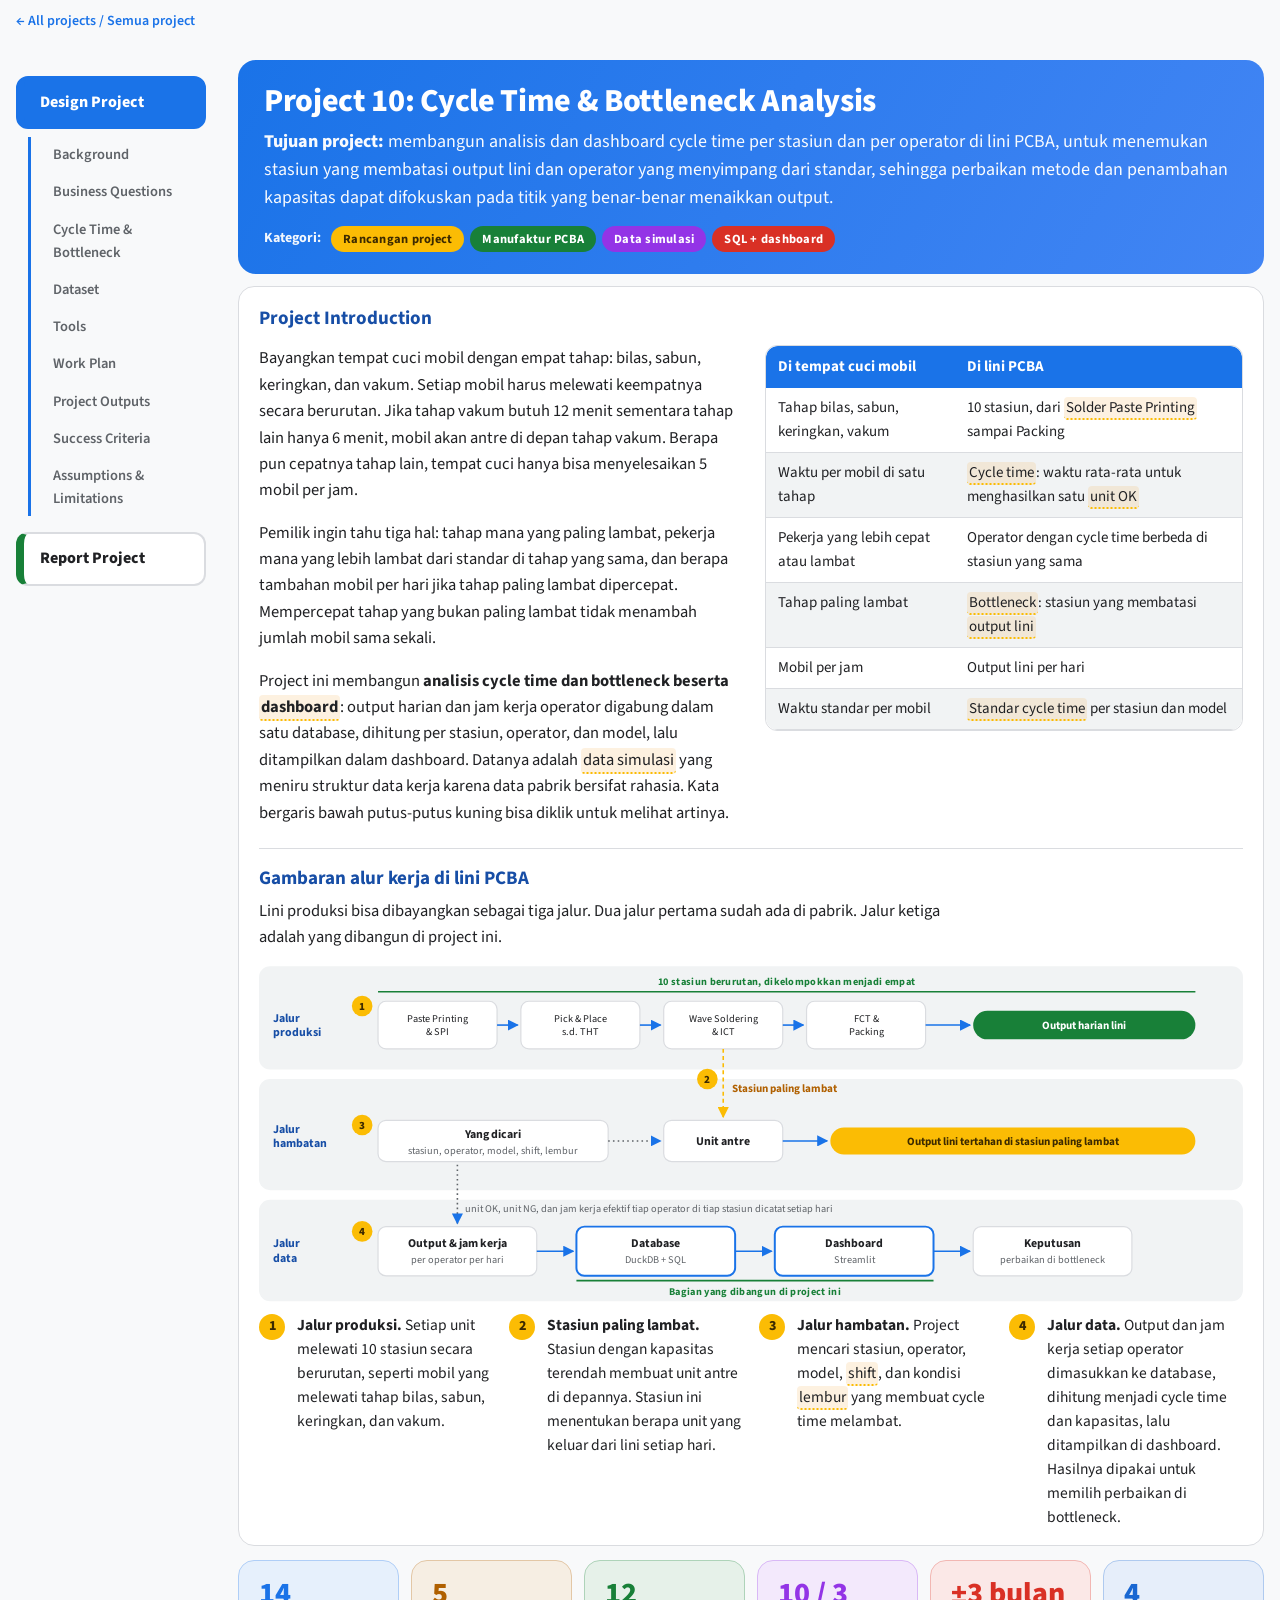
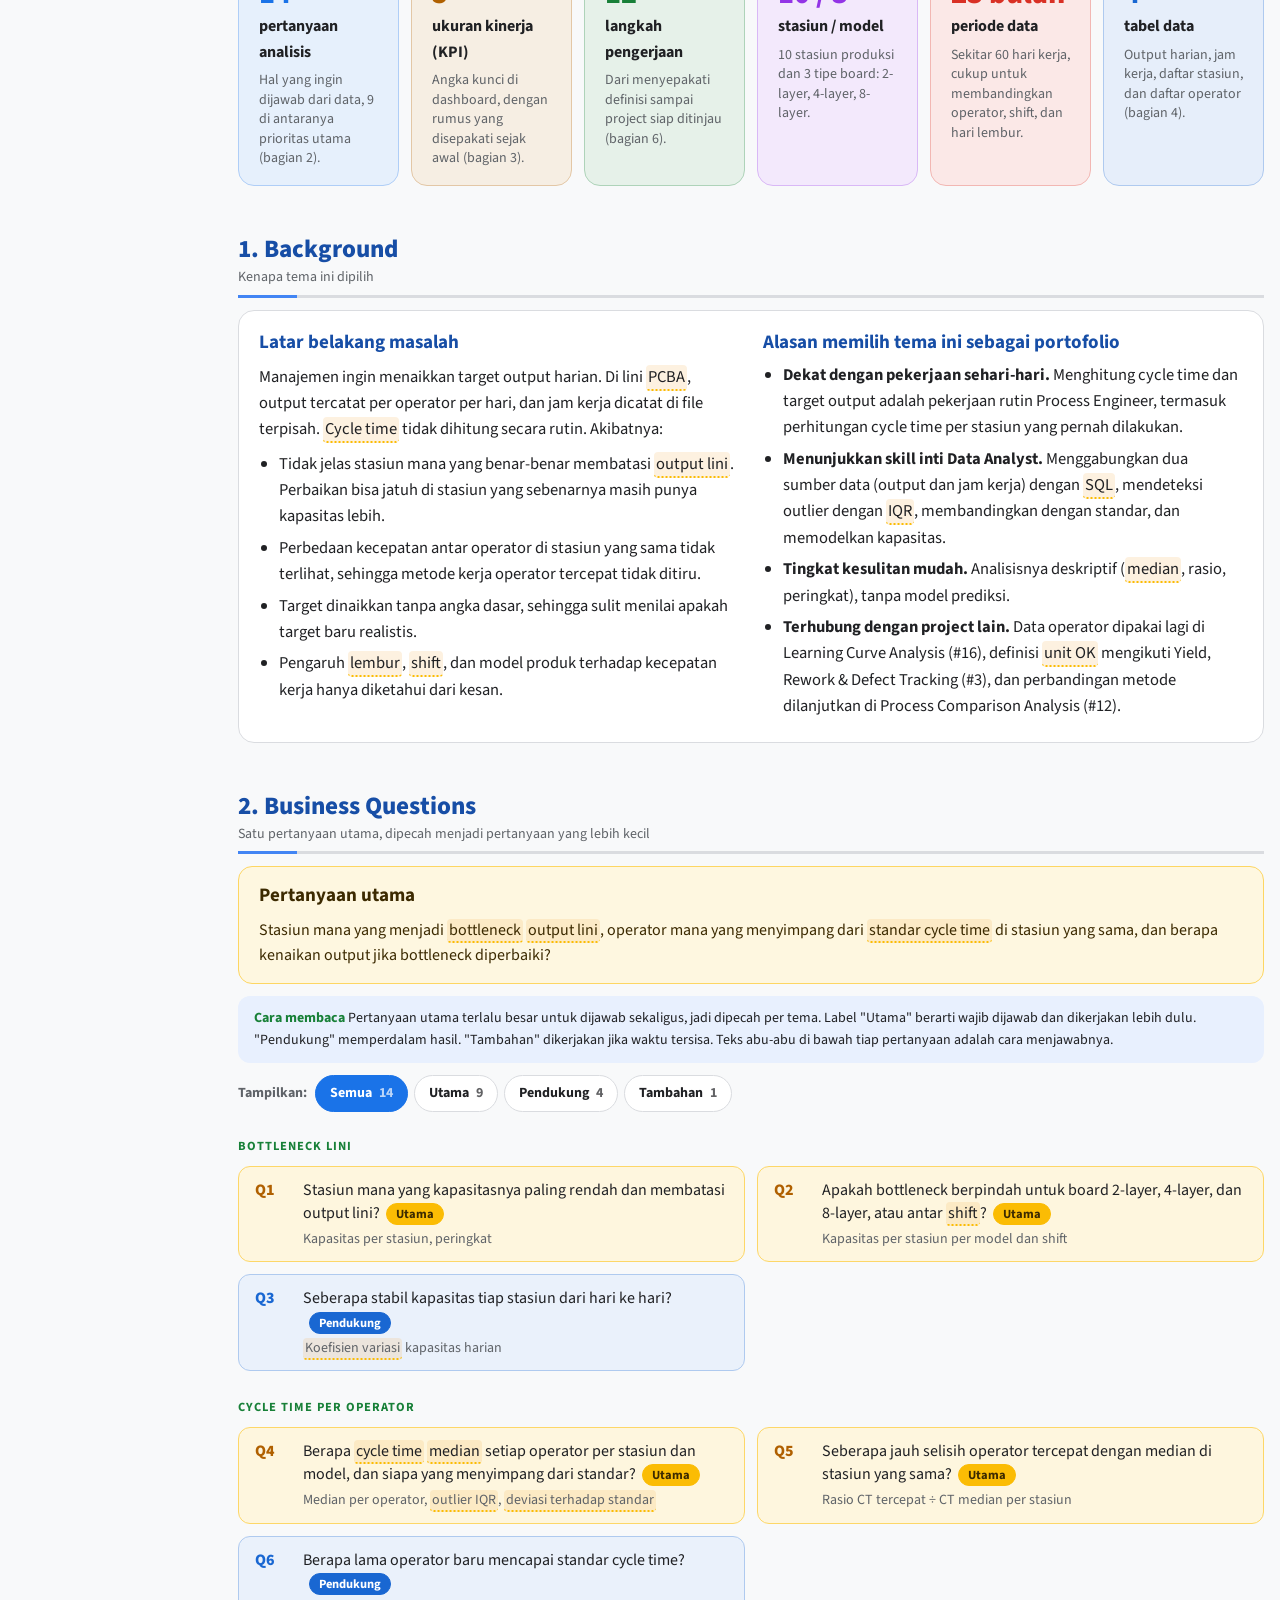
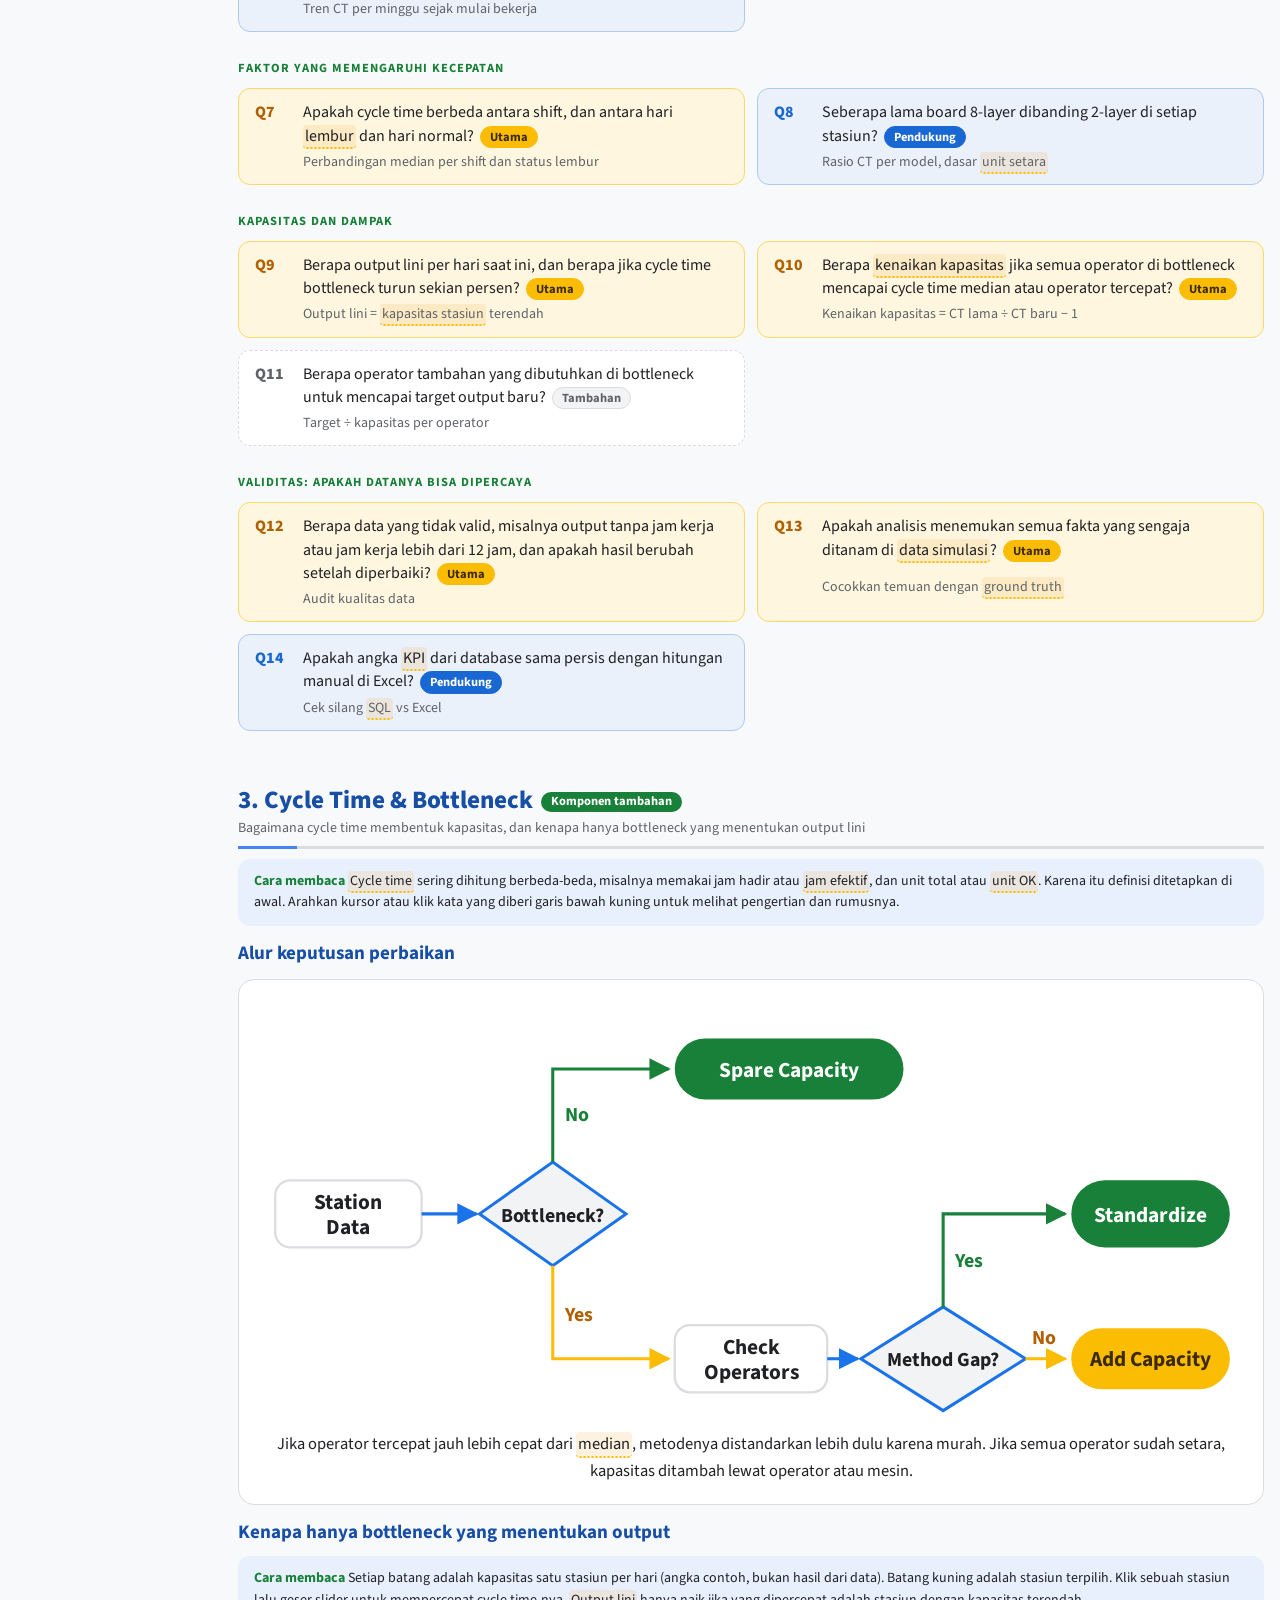
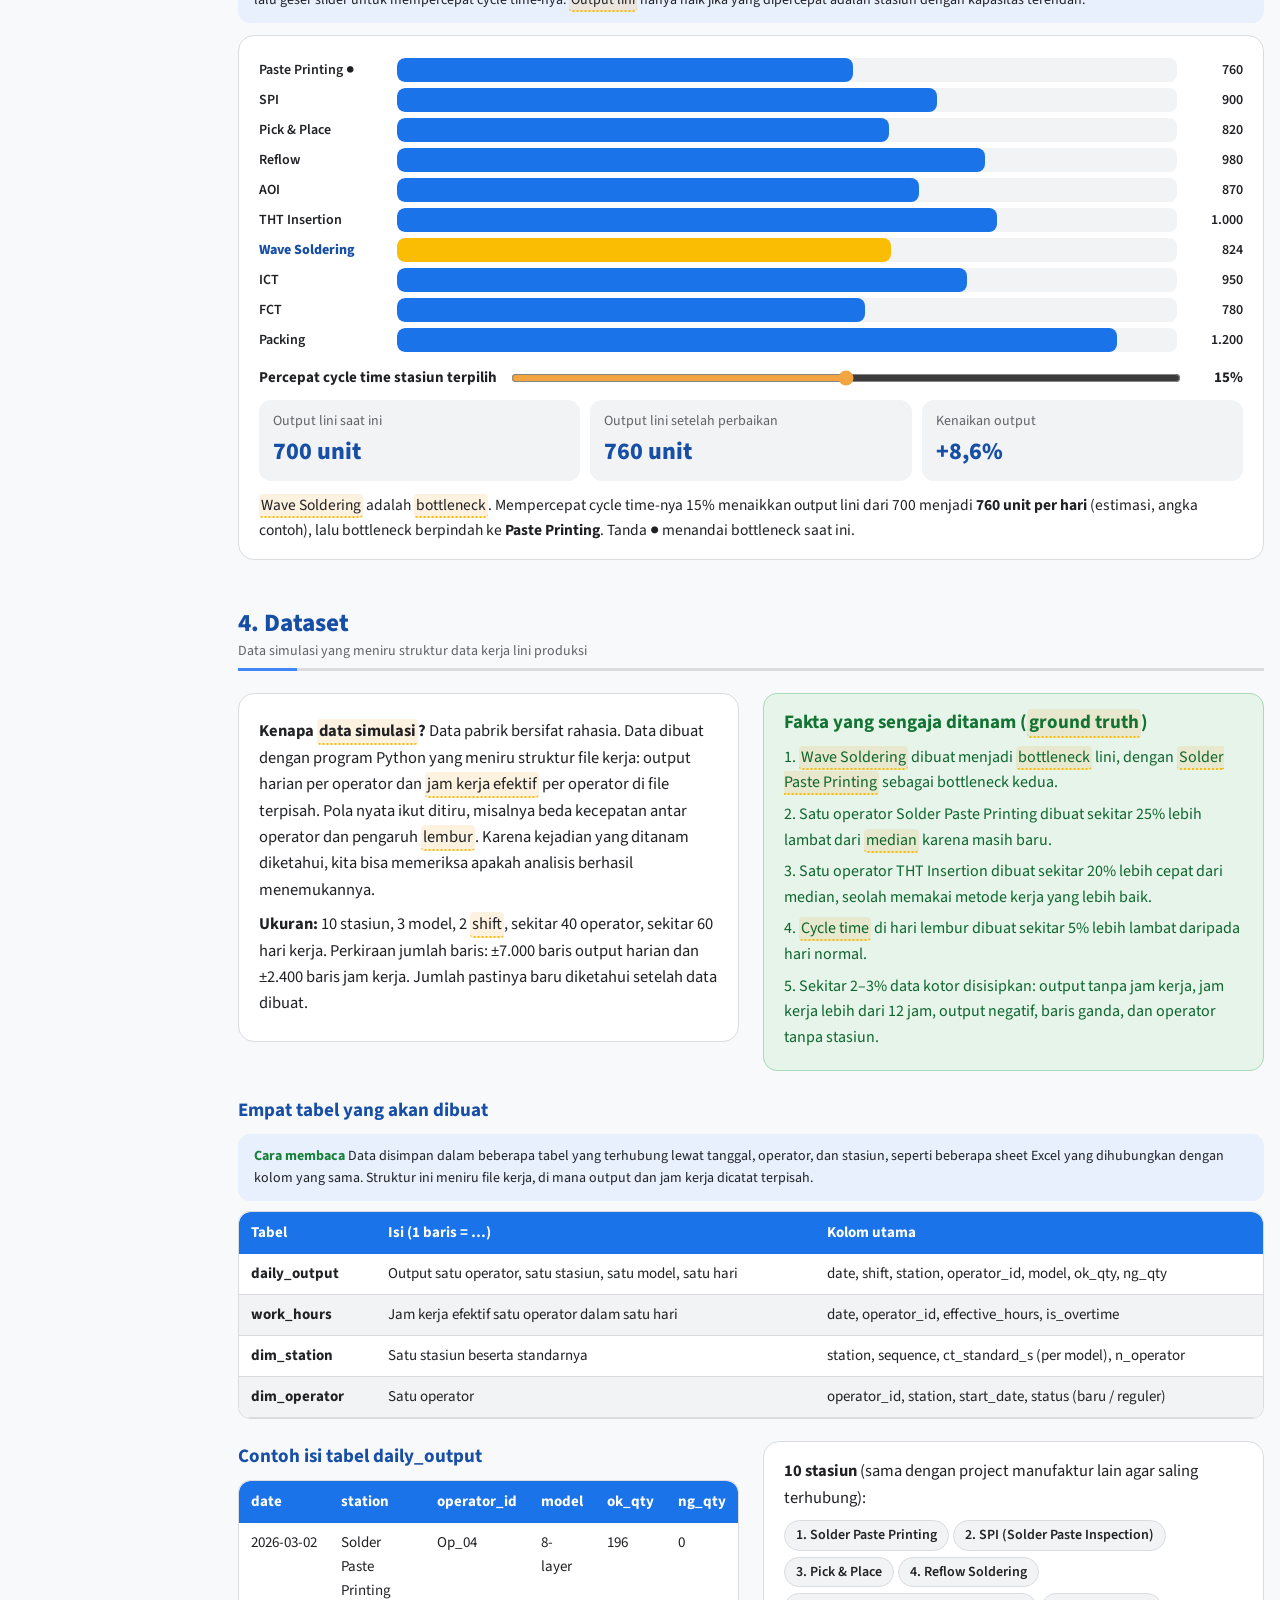
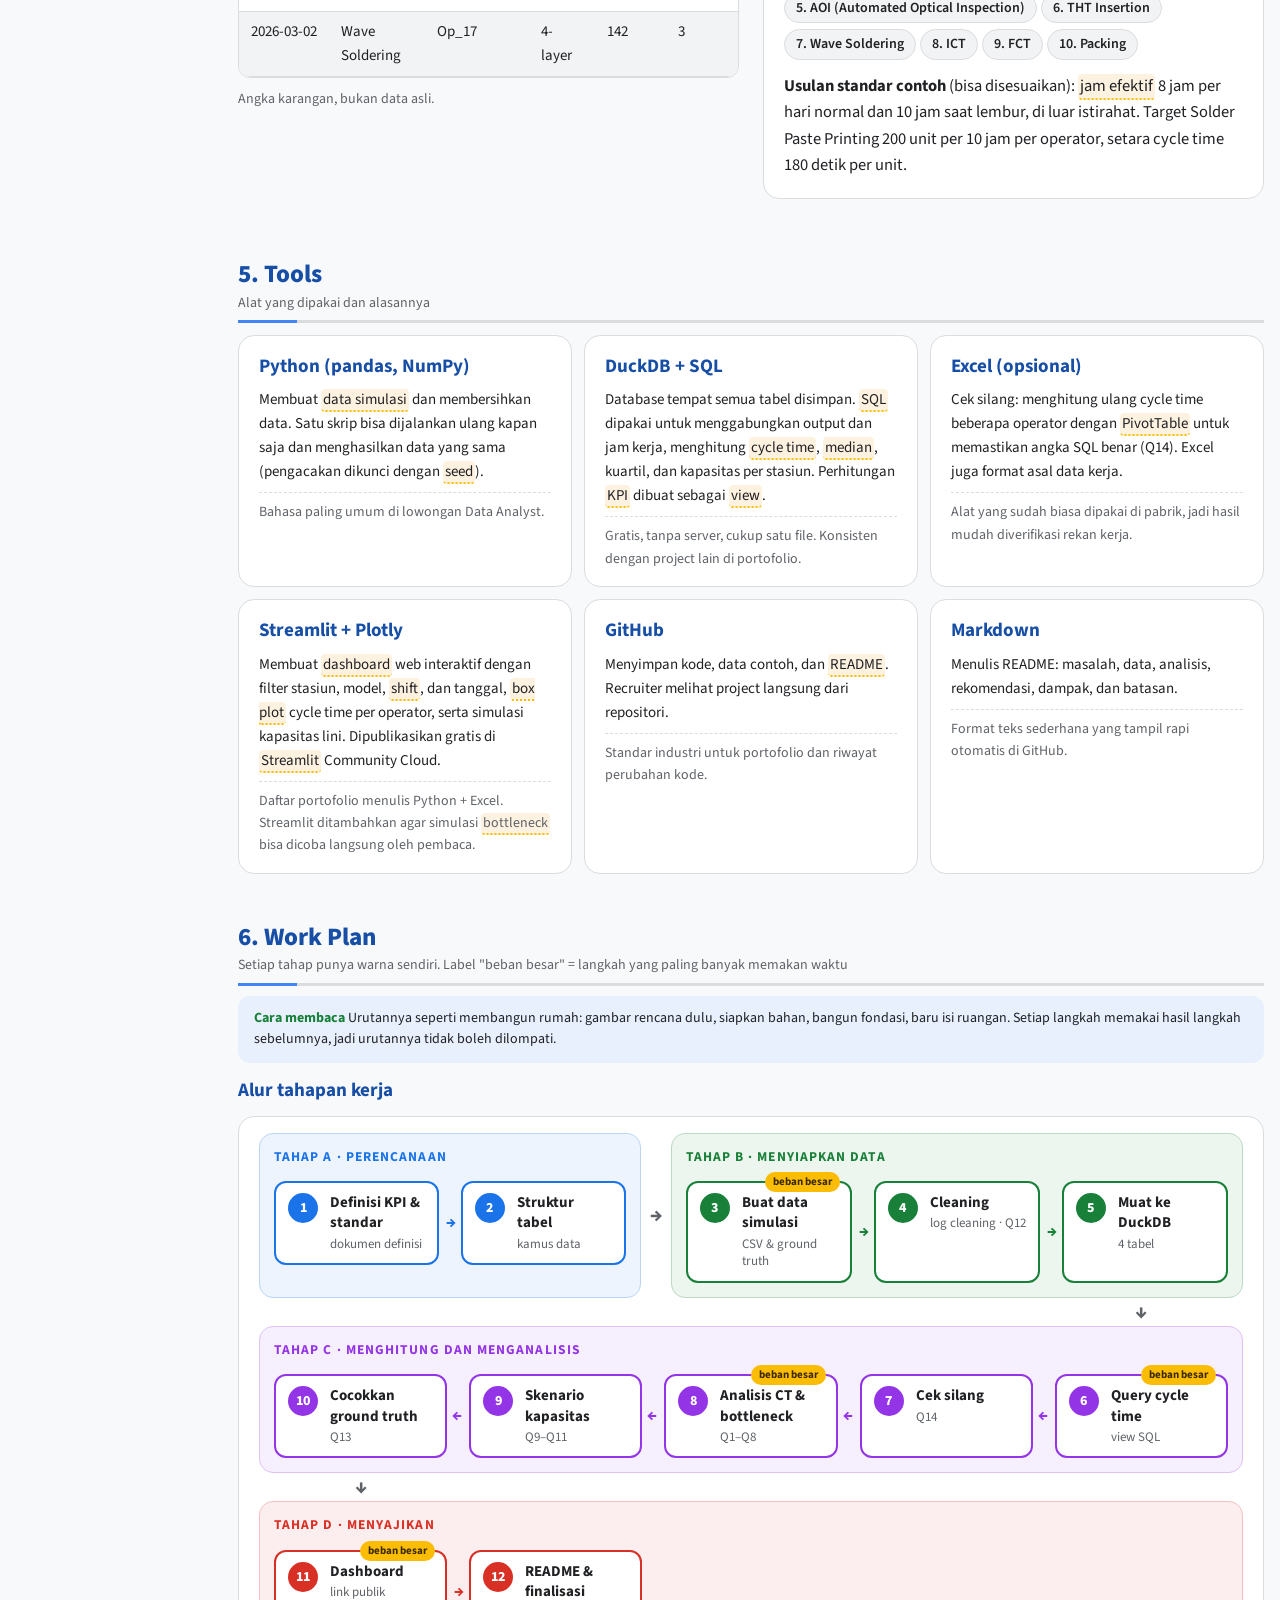
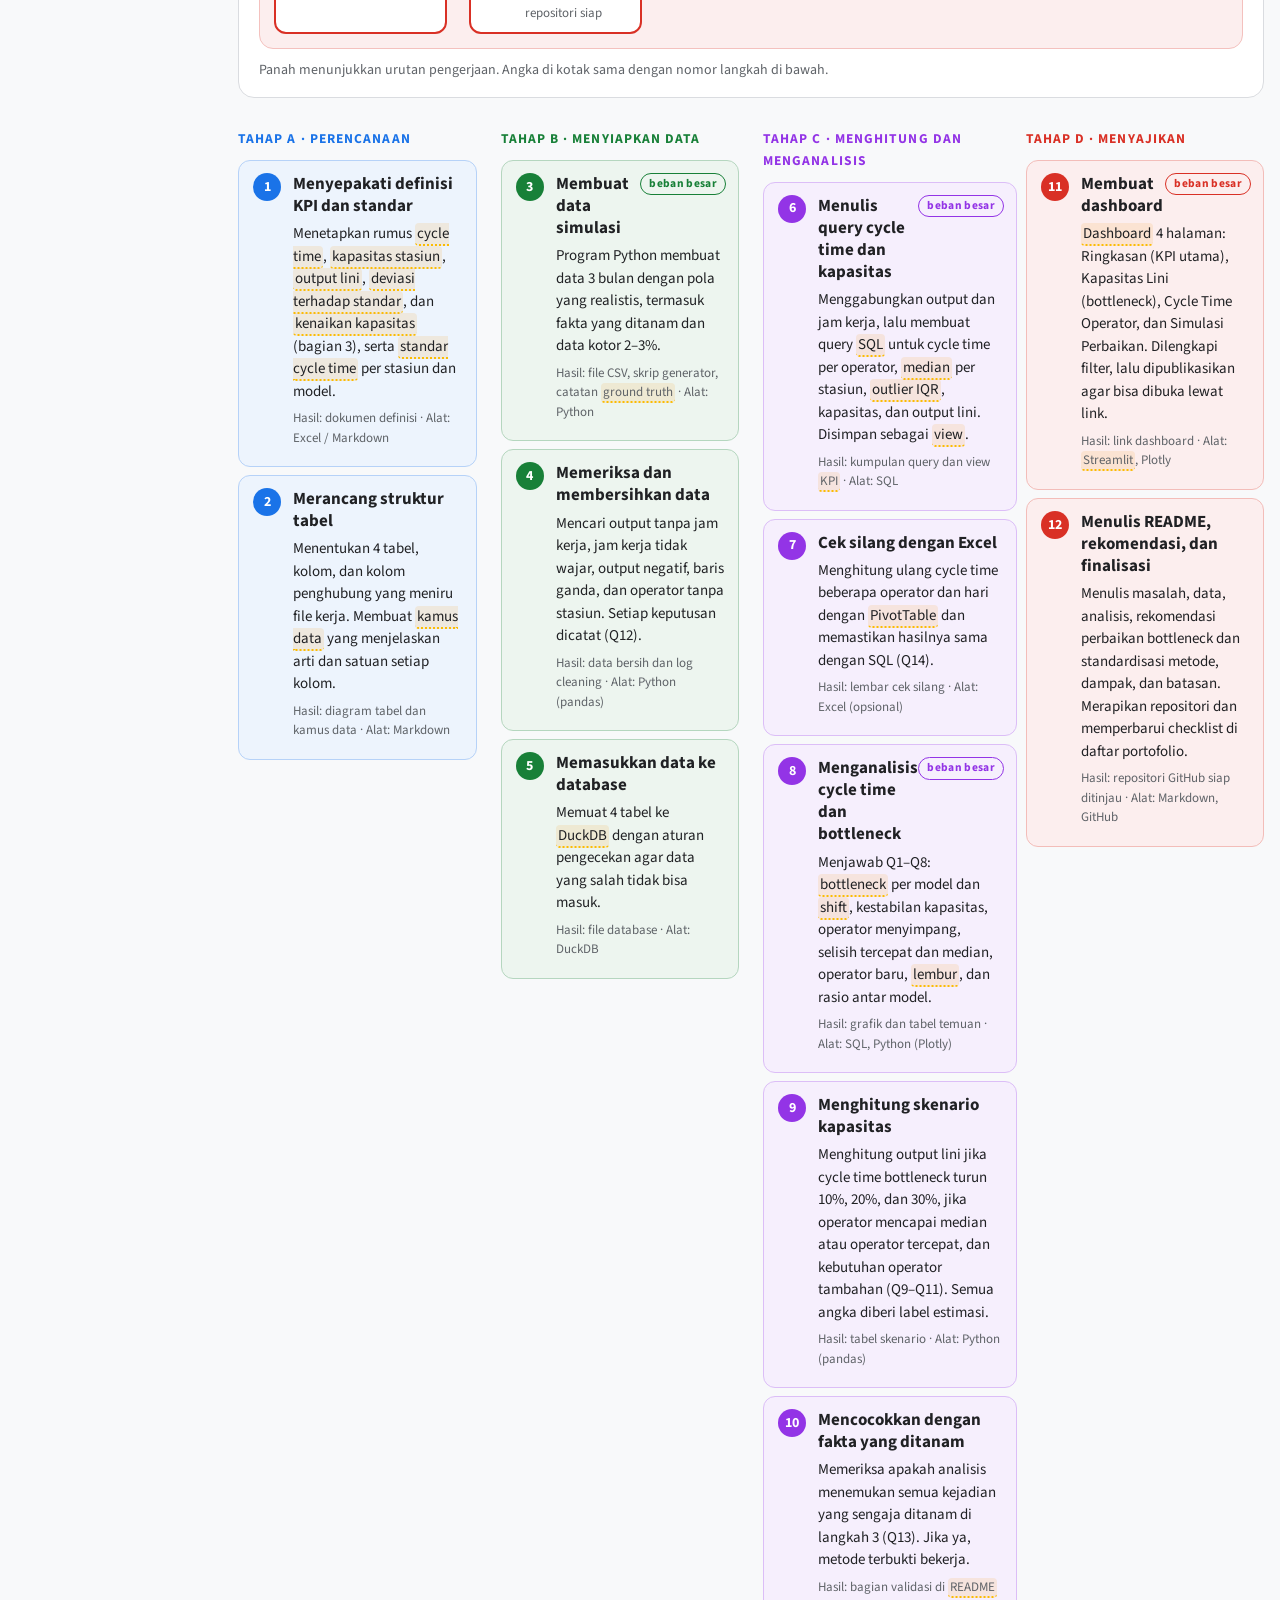
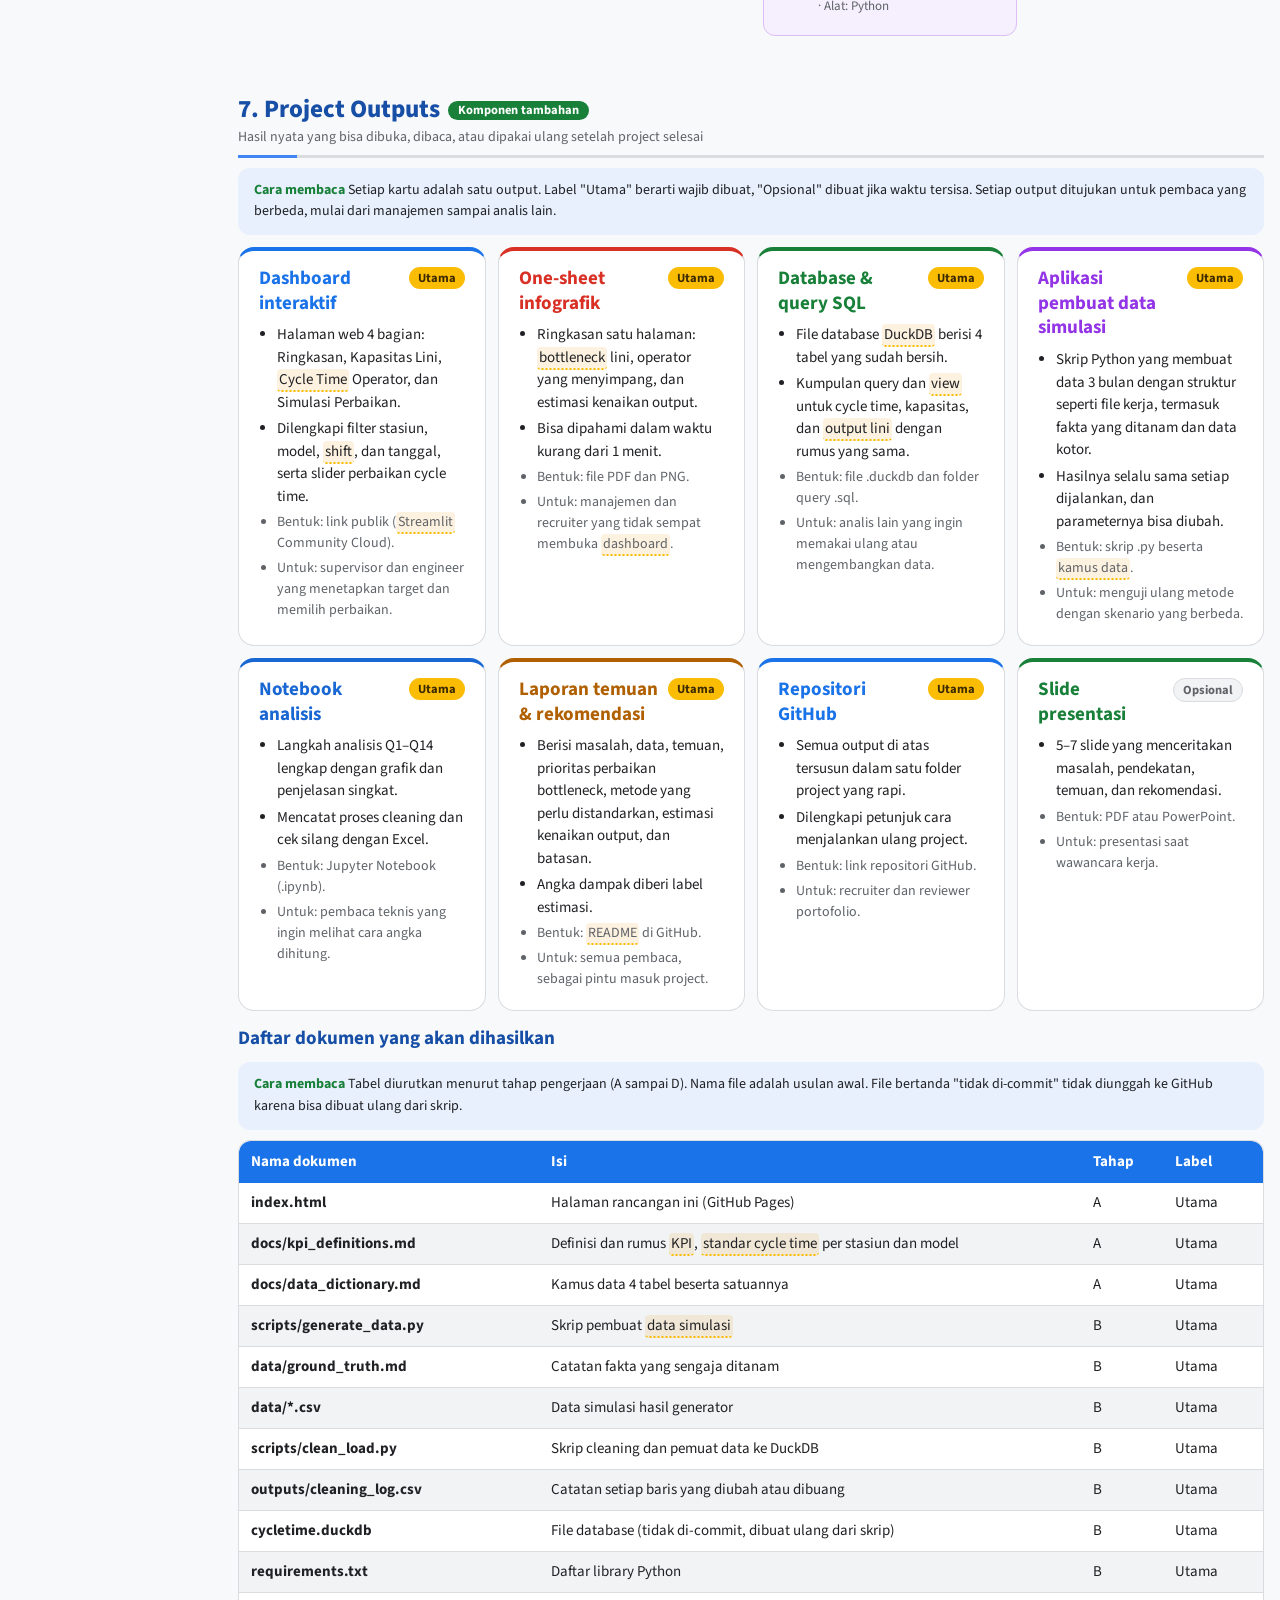
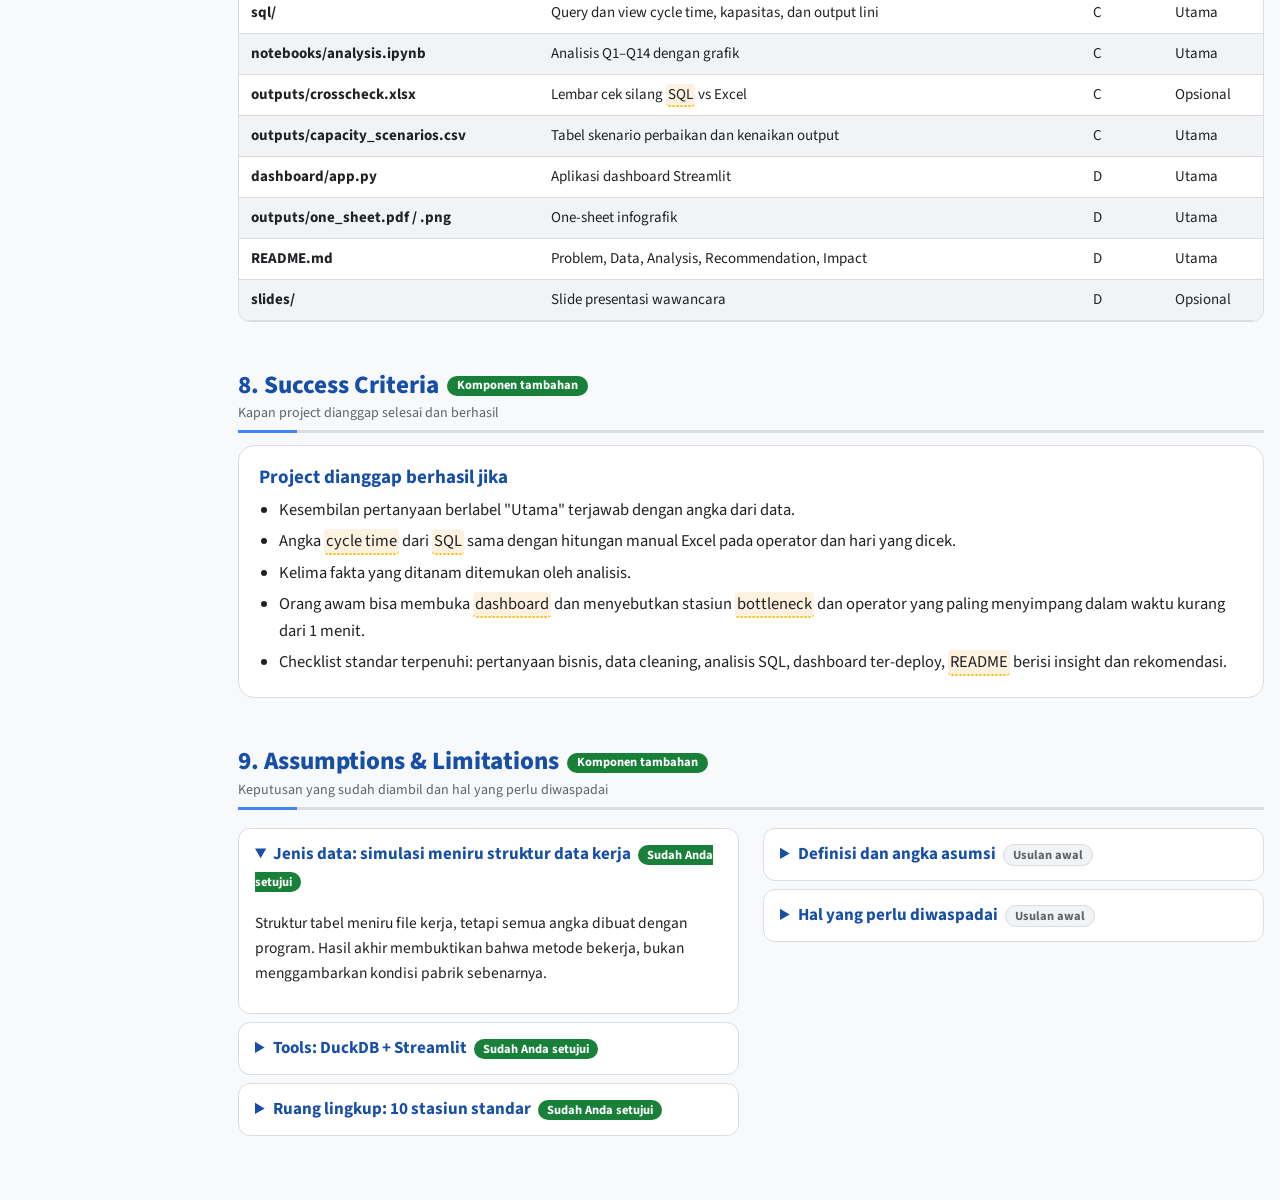
==== commit 11afd858: "Tambah tab Design Project / Report Project (konten Design tidak diubah) Co-Authored-By: Claude Sonne" ====
--- a/index.html
+++ b/index.html
@@ -176,17 +176,34 @@
 .wa{text-align:center;color:var(--mut);font-weight:800;font-size:20px;line-height:28px}
 @media (min-width:1200px){.wa{display:grid;grid-template-columns:repeat(5,minmax(0,1fr));gap:22px;padding:0 15px}.wa.r span{grid-column:5}.wa.l span{grid-column:1}
 .ws.rev{direction:rtl}.ws.rev .wb{direction:ltr}.ws.rev .wb::after{content:"←";right:auto;left:-19px}.ws.rev>.wb:last-child::after{content:none}}
+.tab{flex:none;font:inherit;font-size:15px;font-weight:800;cursor:pointer;background:var(--card);border:2px solid var(--line);color:var(--ink);border-radius:999px;padding:6px 16px}
+.tab[data-t=design]{--c:var(--navy)}.tab[data-t=report]{--c:var(--teal)}
+.tab:hover{border-color:var(--c)}.tab.on{background:var(--c);border-color:var(--c);color:#fff}.tab:focus-visible{outline:3px solid var(--amber);outline-offset:2px}
+.links{display:contents}.links[data-tab=design]{--ac:var(--navy)}.links[data-tab=report]{--ac:var(--teal)}
+.links a{font-size:13.5px;font-weight:600;color:var(--mut);padding:5px 12px}
+.pane code{font-size:.92em;background:var(--sub);border-radius:4px;padding:1px 5px;overflow-wrap:anywhere}
+.pane pre{background:var(--sub);border:1px solid var(--line);border-radius:12px;padding:12px 16px;overflow-x:auto;font-size:14px;line-height:1.5}.pane pre code{background:none;padding:0;overflow-wrap:normal}
+.pill.p{background:var(--amber);color:var(--amber-ink)}
+.callout a{color:inherit;font-weight:700;text-decoration:underline}
+@media (min-width:1280px){
+main>nav{gap:8px}
+.tab{border-radius:12px;font-size:16px;padding:12px 16px;text-align:left;border-left:8px solid var(--c)}
+.links{display:flex;flex-direction:column;gap:2px;margin:0 0 8px 12px;padding-left:12px;border-left:3px solid var(--ac)}
+main>nav .links a{background:none;border:0;border-radius:8px;font-size:14.5px;font-weight:600;color:var(--mut);padding:6px 10px}
+main>nav .links a:hover,main>nav .links a:focus-visible{background:var(--soft);color:var(--head)}
+}
 </style>
 
 </head><body>
 <a href="https://bagusbernadi.github.io/" style="display:inline-block;margin:12px 16px;font:600 14px/1.4 'Source Sans 3',Arial,sans-serif;color:#1A73E8;text-decoration:none">← All projects / Semua project</a>
 <main>
-<nav aria-label="Section navigation"><a href="#s1">Background</a><a href="#s2">Business Questions</a><a href="#s3">Cycle Time &amp; Bottleneck</a><a href="#s4">Dataset</a><a href="#s5">Tools</a><a href="#s6">Work Plan</a><a href="#s7">Project Outputs</a><a href="#s8">Success Criteria</a><a href="#s9">Assumptions &amp; Limitations</a></nav>
+<nav aria-label="Project navigation"><button type="button" class="tab on" data-t="design" aria-expanded="true" aria-controls="design">Design Project</button><div class="links" data-tab="design"><a href="#s1">Background</a><a href="#s2">Business Questions</a><a href="#s3">Cycle Time &amp; Bottleneck</a><a href="#s4">Dataset</a><a href="#s5">Tools</a><a href="#s6">Work Plan</a><a href="#s7">Project Outputs</a><a href="#s8">Success Criteria</a><a href="#s9">Assumptions &amp; Limitations</a></div><button type="button" class="tab" data-t="report" aria-expanded="false" aria-controls="report">Report Project</button><div class="links" data-tab="report" hidden><a href="#rp1">Problem</a><a href="#rp2">Data</a><a href="#rp3">Analysis</a><a href="#rp4">Recommendation</a><a href="#rp5">Impact</a><a href="#rp6">Batasan</a></div></nav>
 
 <header class="banner"><h1>Project 10: Cycle Time &amp; Bottleneck Analysis</h1>
 <p class="goal"><b>Tujuan project:</b> membangun analisis dan dashboard cycle time per stasiun dan per operator di lini PCBA, untuk menemukan stasiun yang membatasi output lini dan operator yang menyimpang dari standar, sehingga perbaikan metode dan penambahan kapasitas dapat difokuskan pada titik yang benar-benar menaikkan output.</p>
 <div class="tags"><span class="tlab">Kategori:</span><span class="tag a">Rancangan project</span><span class="tag c1">Manufaktur PCBA</span><span class="tag c2">Data simulasi</span><span class="tag c3">SQL + dashboard</span></div></header>
 
+<div class="pane" id="design" data-tab="design">
 <section class="card intro">
 <h3>Project Introduction</h3>
 <p>Bayangkan tempat cuci mobil dengan empat tahap: bilas, sabun, keringkan, dan vakum. Setiap mobil harus melewati keempatnya secara berurutan. Jika tahap vakum butuh 12 menit sementara tahap lain hanya 6 menit, mobil akan antre di depan tahap vakum. Berapa pun cepatnya tahap lain, tempat cuci hanya bisa menyelesaikan 5 mobil per jam.</p>
@@ -460,6 +477,37 @@
 <p><b>Cycle time dari output harian adalah rata-rata.</b> Waktu tunggu, ganti model, dan gangguan mesin ikut terhitung. Untuk memisahkannya perlu pengukuran waktu langsung di lapangan.</p>
 <p><b>Pola belum tentu penyebab.</b> Jika satu operator lebih lambat, penyebabnya bisa metode, mesin, atau model yang dikerjakan. Perlu dicek di lapangan sebelum dijadikan dasar penilaian.</p>
 <p><b>Bottleneck bisa berpindah.</b> Setelah satu stasiun diperbaiki, stasiun lain bisa menjadi bottleneck. Karena itu skenario dihitung untuk seluruh lini, bukan satu stasiun saja.</p></details></div></div>
+</div>
+
+<div class="pane" id="report" data-tab="report" hidden>
+<div class="callout a"><h4>Status Report Project</h4><p>Laporan hasil diisi setelah analisis dikerjakan. Sudah ditulis: Problem, Data, Analysis, Impact, Batasan. Masih kosong: Recommendation. Rancangan lengkap ada di tab <a href="#design">Design Project</a>.</p></div>
+<div class="scroll"><table><tr><th>Bagian</th><th>Status</th></tr>
+<tr><td><b>Problem</b></td><td><span class="pill">Draft</span></td></tr>
+<tr><td><b>Data</b></td><td><span class="pill">Draft</span></td></tr>
+<tr><td><b>Analysis</b></td><td><span class="pill">Draft</span></td></tr>
+<tr><td><b>Recommendation</b></td><td><span class="pill d">Belum dikerjakan</span></td></tr>
+<tr><td><b>Impact</b></td><td><span class="pill">Draft</span></td></tr>
+<tr><td><b>Batasan</b></td><td><span class="pill">Draft</span></td></tr>
+</table></div>
+
+<h2 id="rp1">1. Problem<small>Pertanyaan yang ingin dijawab</small></h2>
+<div class="card"><p>Stasiun mana yang menjadi bottleneck output lini, operator mana yang menyimpang dari standar cycle time di stasiun yang sama, dan berapa kenaikan output jika bottleneck diperbaiki?</p></div>
+
+<h2 id="rp2">2. Data<small>Sumber, ukuran, dan perlakuan awal</small></h2>
+<div class="card"><p>Data simulasi buatan sendiri yang meniru struktur file kerja (output harian dan jam kerja di file terpisah), dibuat oleh <code>scripts/generate_data.py</code> (seed tetap). Perkiraan ±7.000 baris output harian dan ±2.400 baris jam kerja (10 stasiun, 3 model, 2 shift, ±40 operator, ±60 hari kerja). Bottleneck, operator lambat dan cepat, efek lembur, dan 2–3% data kotor sengaja ditanam sebagai ground truth.</p></div>
+
+<h2 id="rp3">3. Analysis<small>Hasil perhitungan dari data</small></h2>
+<div class="card"><p>Rencana: cycle time per operator, median per stasiun, outlier IQR, kapasitas per stasiun, output lini, skenario perbaikan bottleneck, dan pencocokan dengan ground truth. Belum dikerjakan.</p></div>
+
+<h2 id="rp4">4. Recommendation<small>Tindakan yang disarankan dari temuan</small></h2>
+<div class="card"><p>Belum dikerjakan.</p></div>
+
+<h2 id="rp5">5. Impact<small>Seberapa besar manfaatnya</small></h2>
+<div class="card"><p>Belum dikerjakan. Angka dampak akan diberi label <code>estimated</code> / <code>simulated</code>.</p></div>
+
+<h2 id="rp6">6. Batasan yang sudah diketahui<small>Hal yang perlu diwaspadai saat membaca hasil</small></h2>
+<div class="card"><ul class="tight"><li>Cycle time dari output harian adalah rata-rata yang ikut menghitung waktu tunggu dan gangguan.</li><li>Pola belum tentu penyebab; perbedaan operator perlu dicek di lapangan.</li><li>Bottleneck bisa berpindah setelah satu stasiun diperbaiki.</li></ul></div>
+</div>
 </main>
 
 <script>
@@ -489,6 +537,14 @@
 const qg=$('qg');document.querySelector('.fbar').onclick=e=>{const b=e.target.closest('.fb');if(!b)return;const f=b.dataset.f;
 document.querySelectorAll('.fb').forEach(x=>x.classList.toggle('on',x==b));let th=null,vis=0;
 [...qg.children].forEach(el=>{if(el.classList.contains('theme')){if(th)th.hidden=!vis;th=el;vis=0}else{const show=f=='*'||el.dataset.p==f;el.hidden=!show;if(show)vis++}});if(th)th.hidden=!vis};
-let seen=new Set();[...document.querySelector('main').children].forEach(el=>{if(el.tagName=='H2')seen=new Set();hl(el,seen)});
+let seen=new Set();document.querySelectorAll('main>.pane>*').forEach(el=>{if(el.tagName=='H2')seen=new Set();hl(el,seen)});
+
+const TB=[...document.querySelectorAll('.tab')];
+function setTab(t){document.querySelectorAll('.pane,.links').forEach(e=>e.hidden=e.dataset.tab!==t);TB.forEach(x=>{const on=x.dataset.t===t;x.classList.toggle('on',on);x.setAttribute('aria-expanded',on)})}
+function route(){const h=decodeURIComponent(location.hash.slice(1)),el=h&&document.getElementById(h);
+if(h=='design'||h=='report'){setTab(h);scrollTo(0,0);return}
+if(el){const p=el.closest('.pane');if(p){setTab(p.dataset.tab);el.scrollIntoView()}}}
+TB.forEach(x=>x.onclick=()=>{location.hash=x.dataset.t});
+addEventListener('hashchange',route);route();
 </script>
 </body></html>
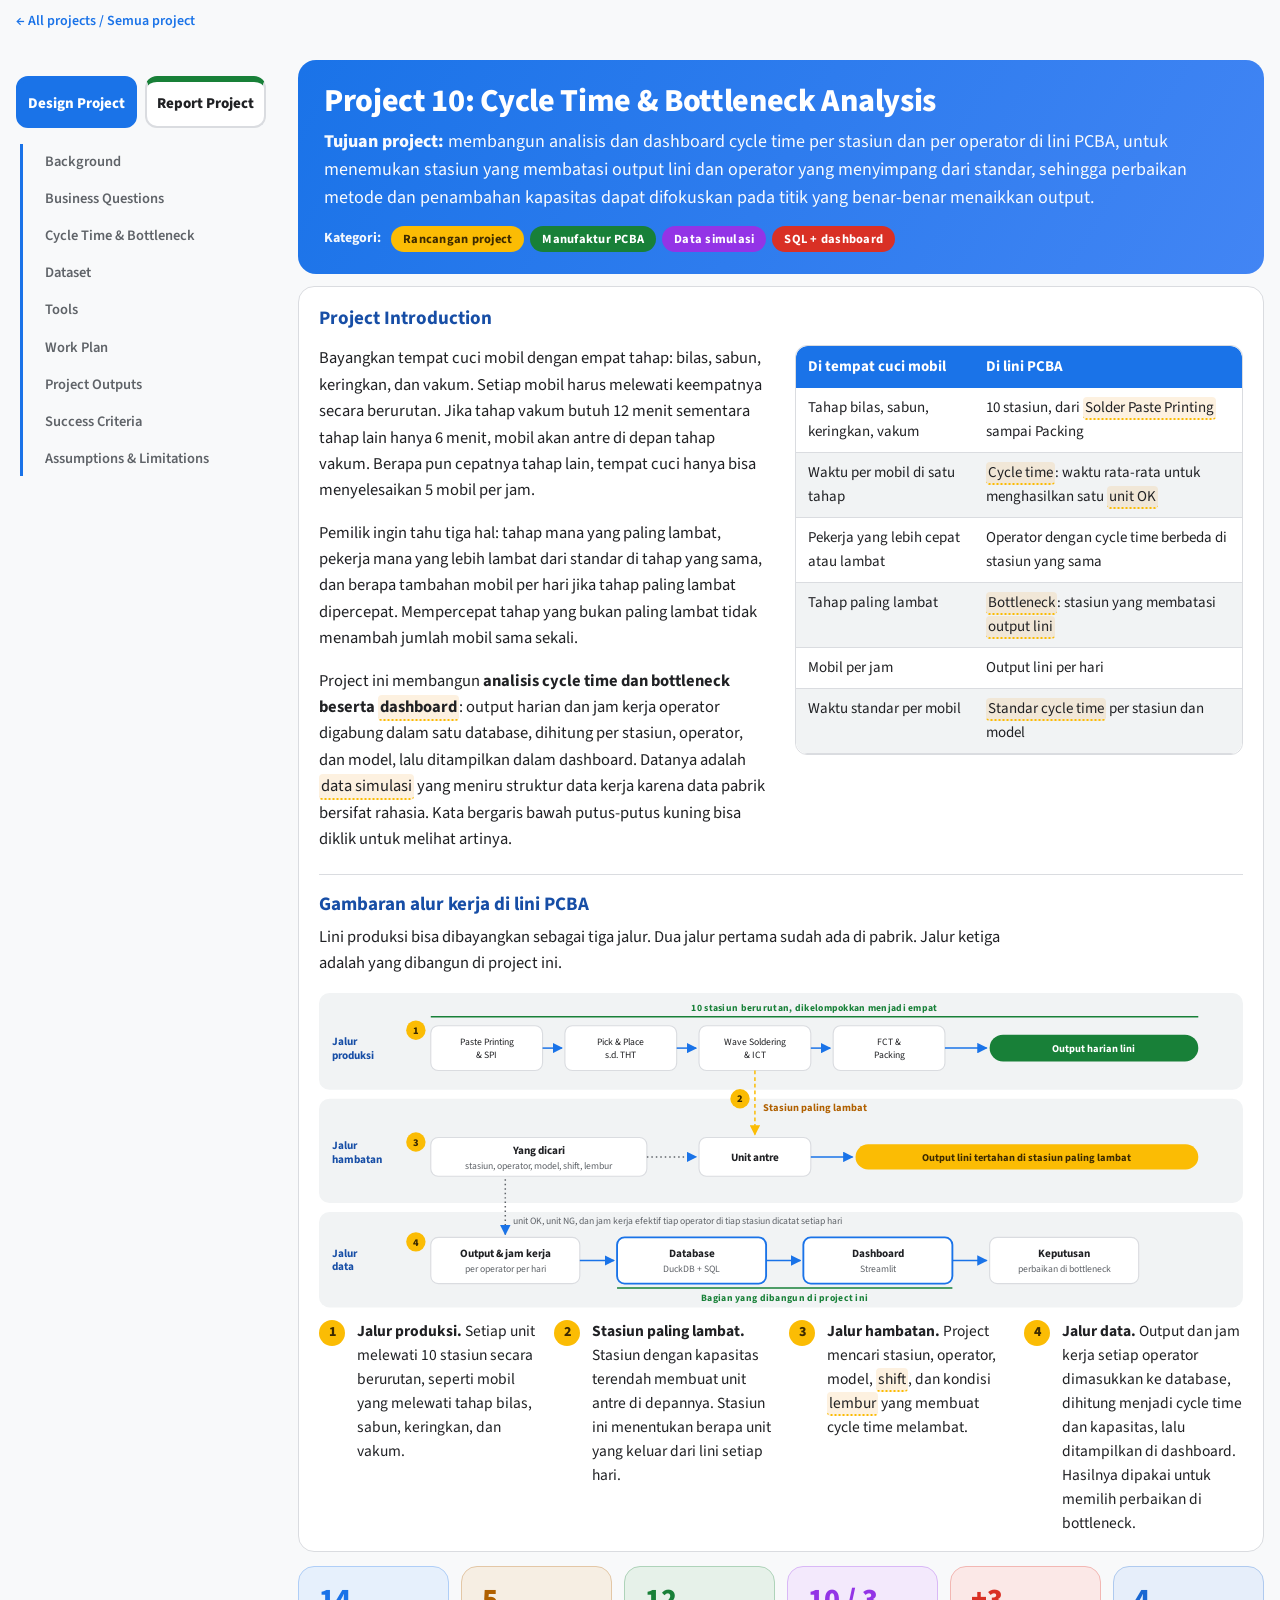
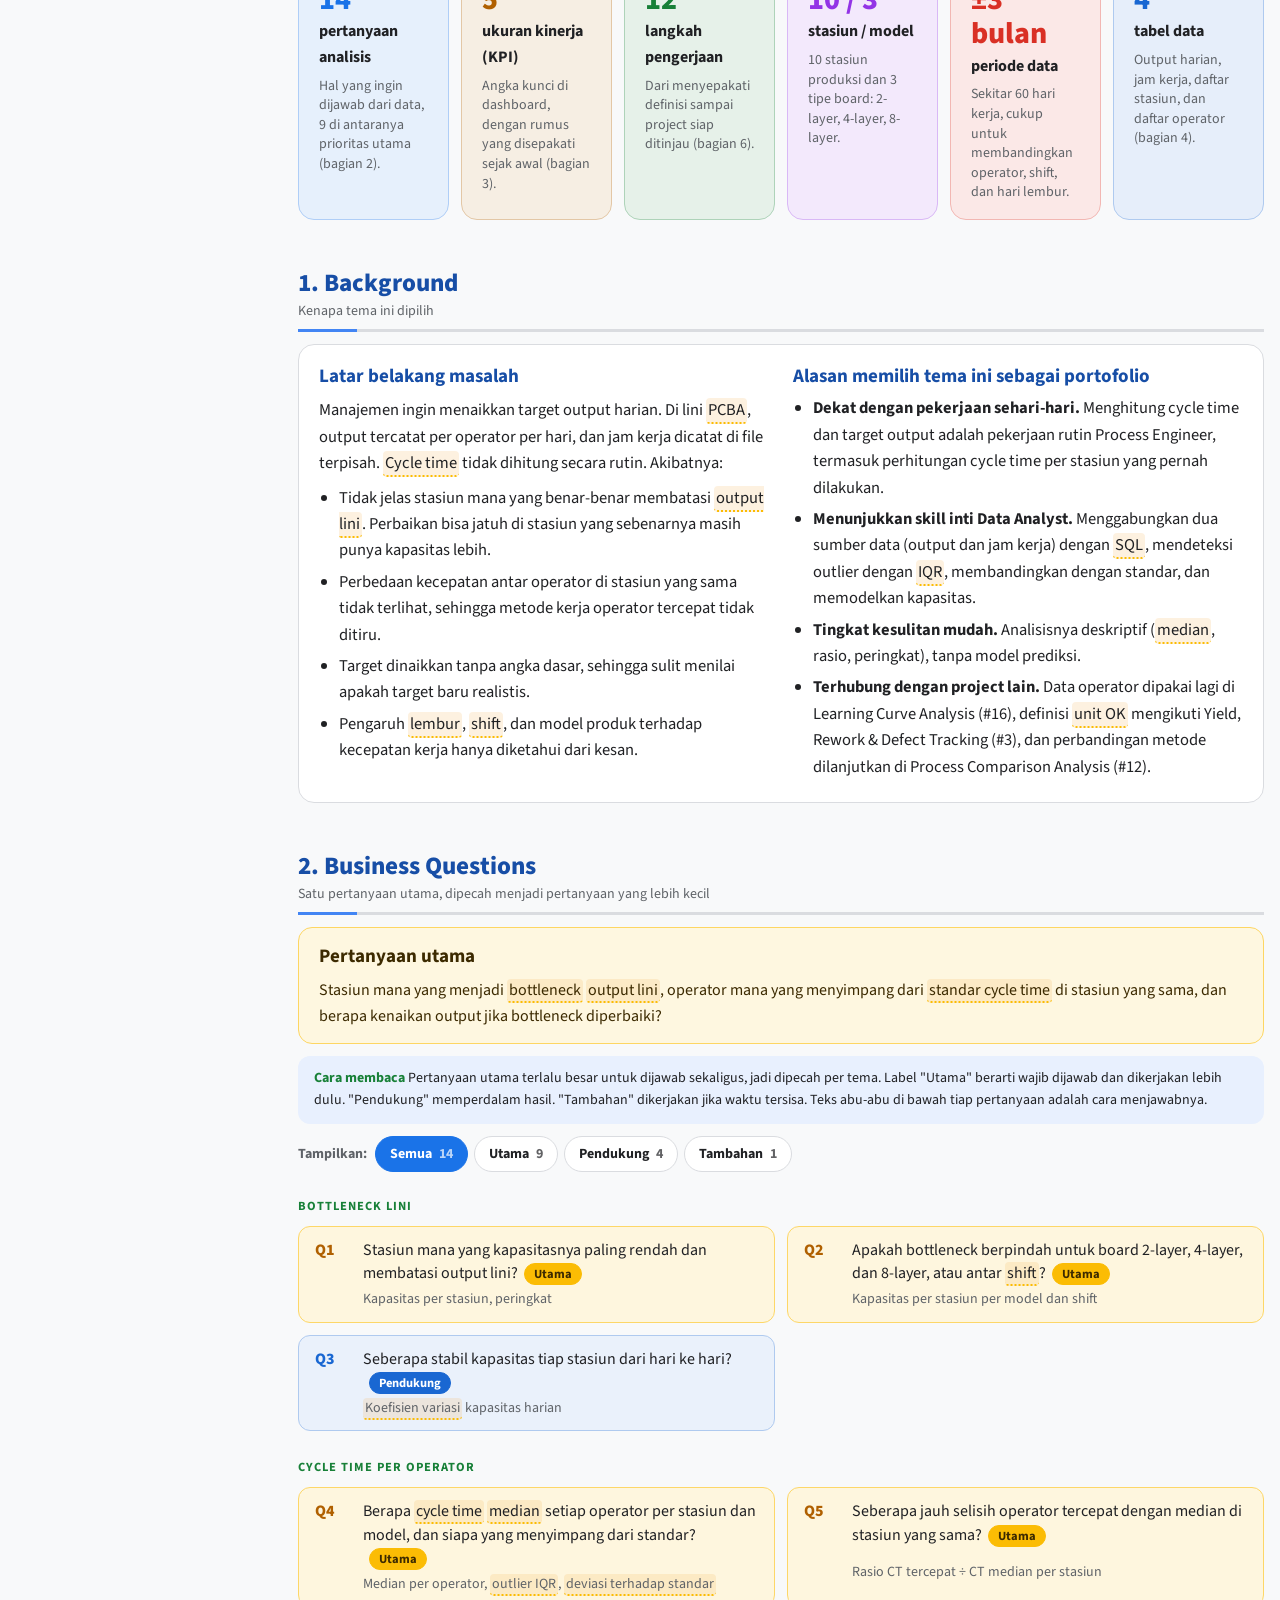
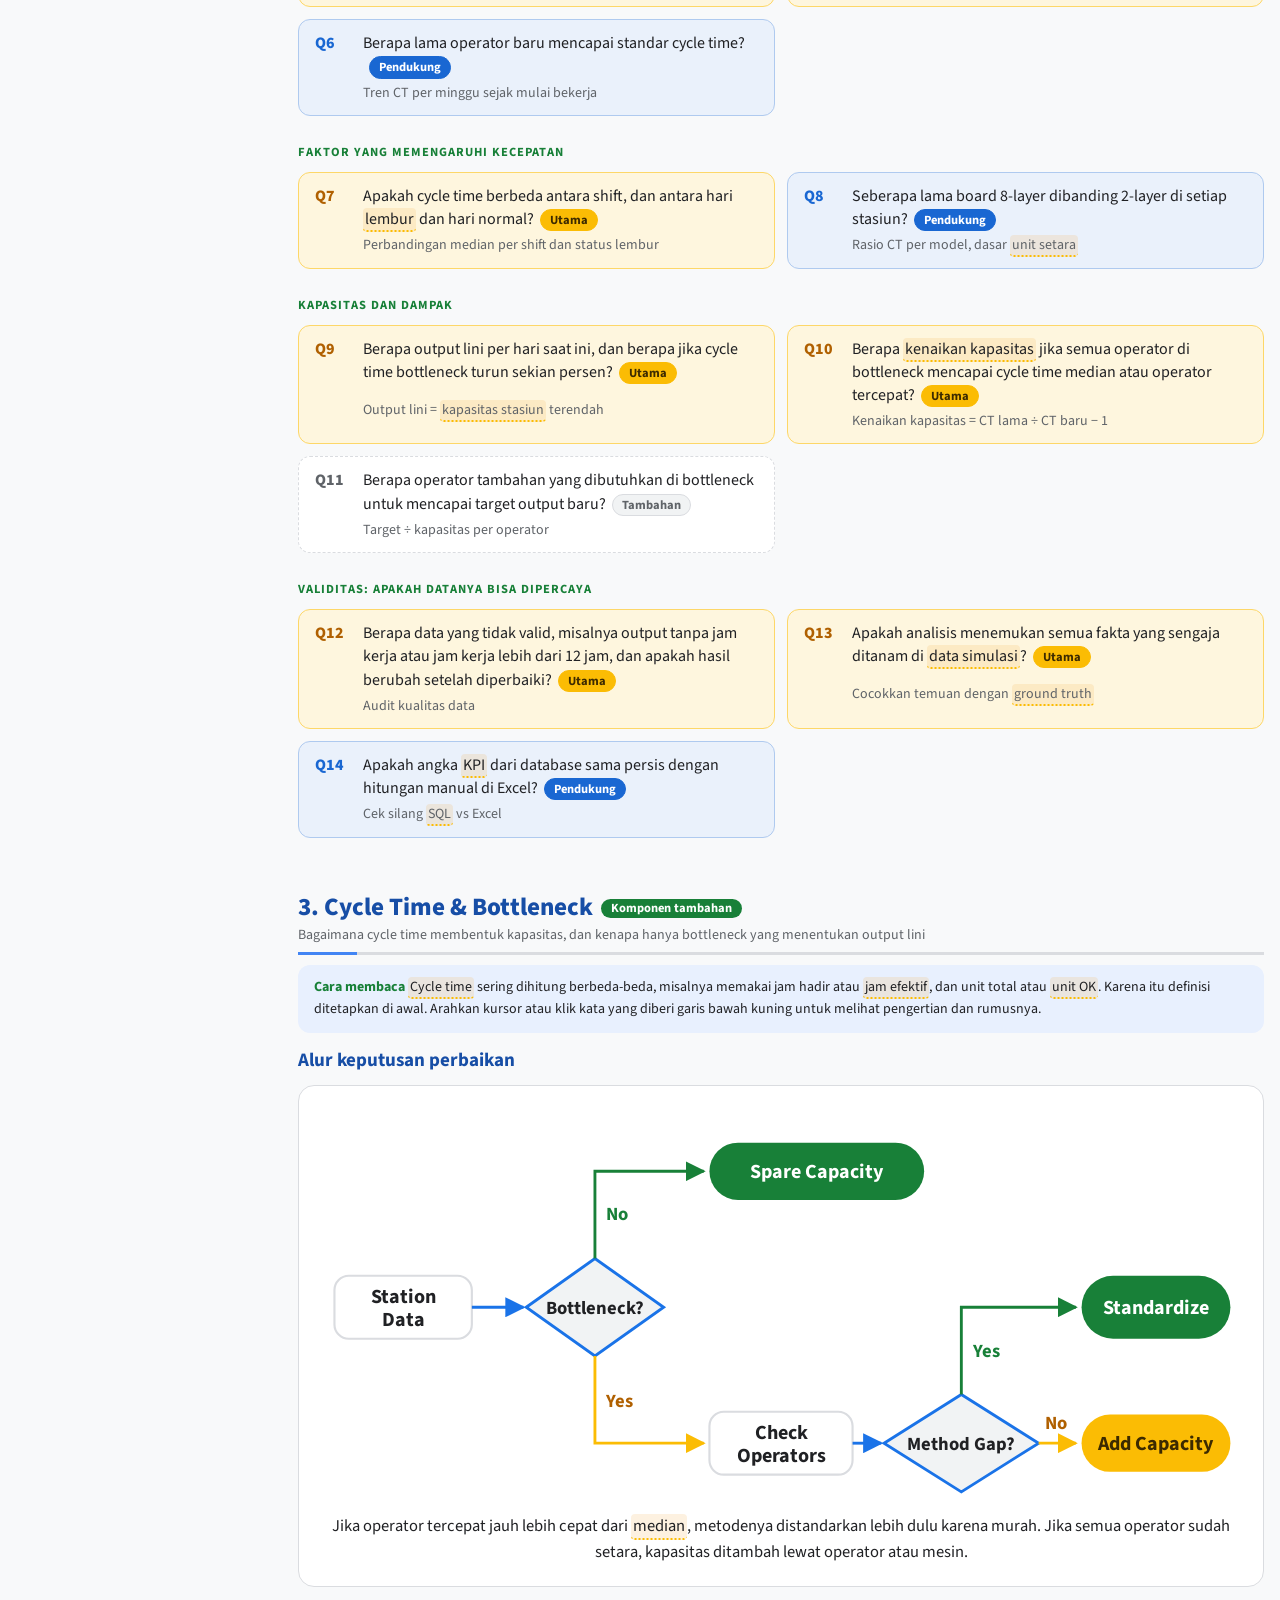
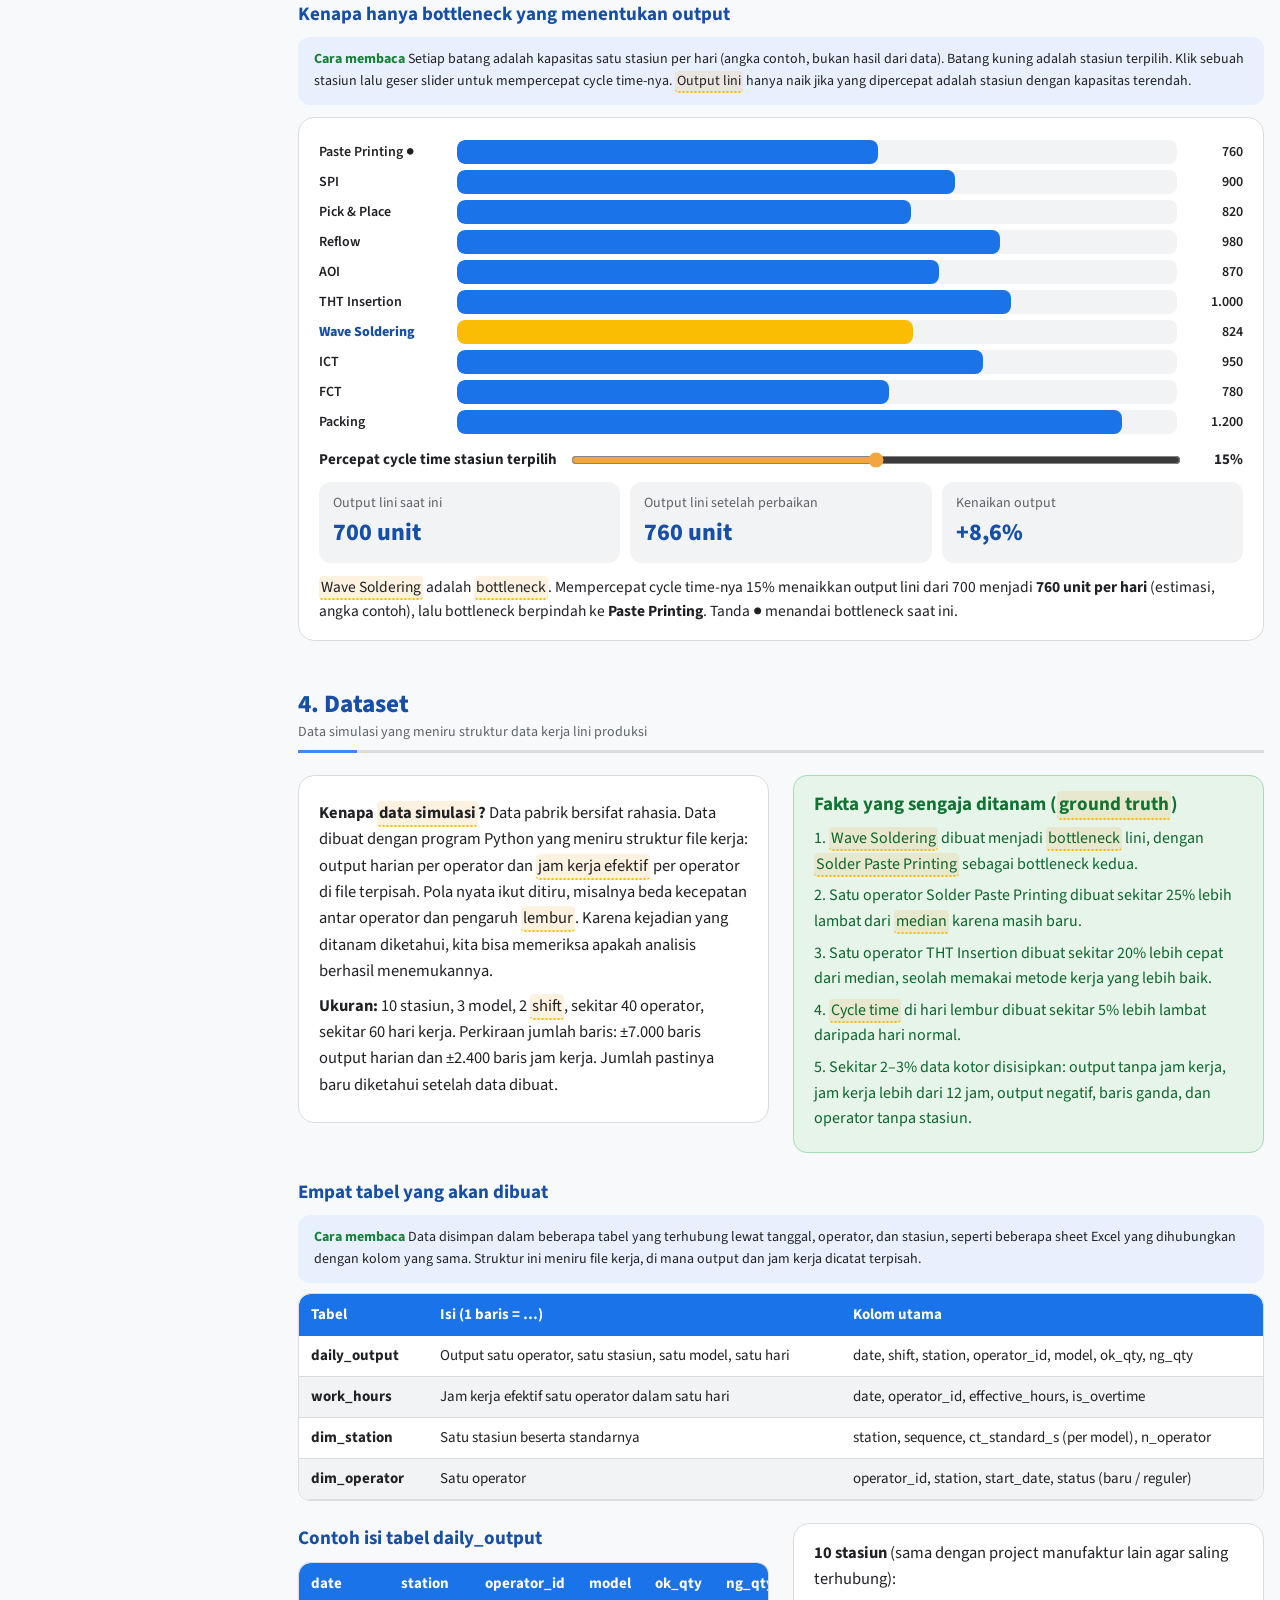
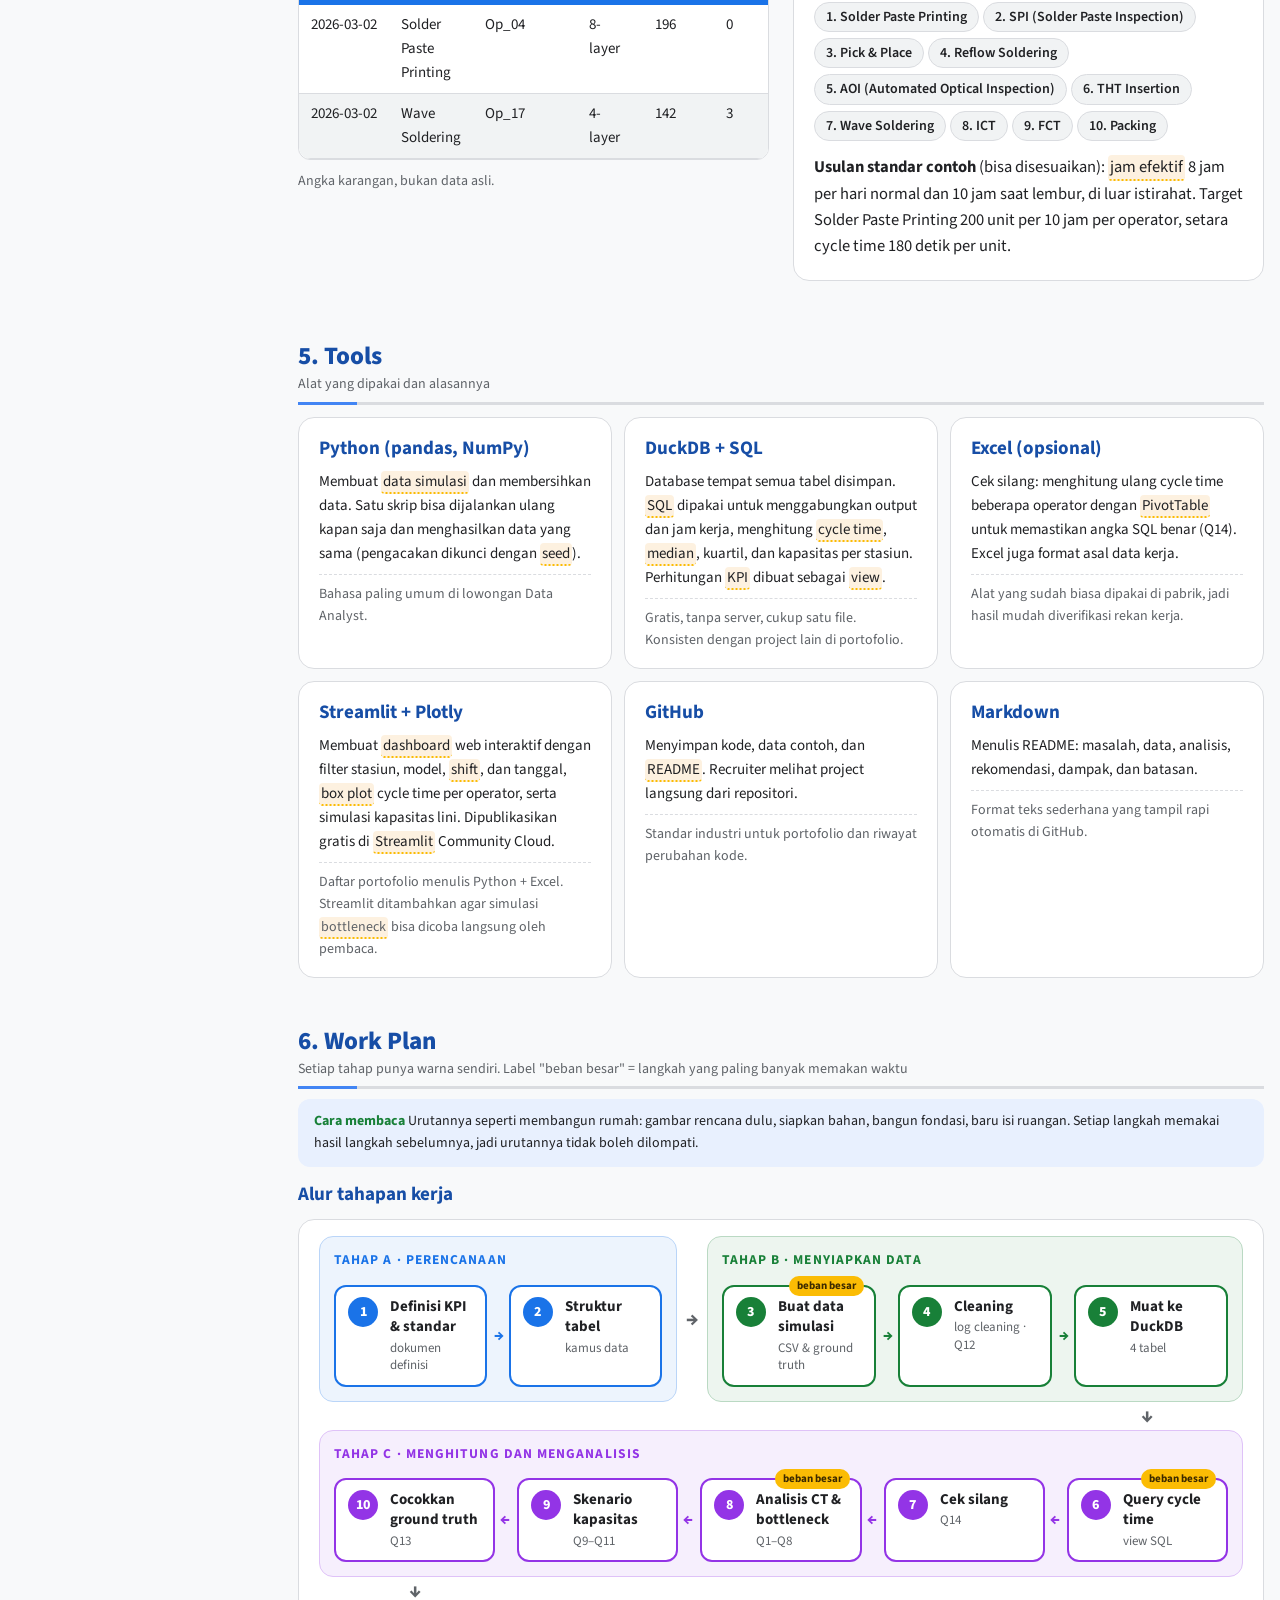
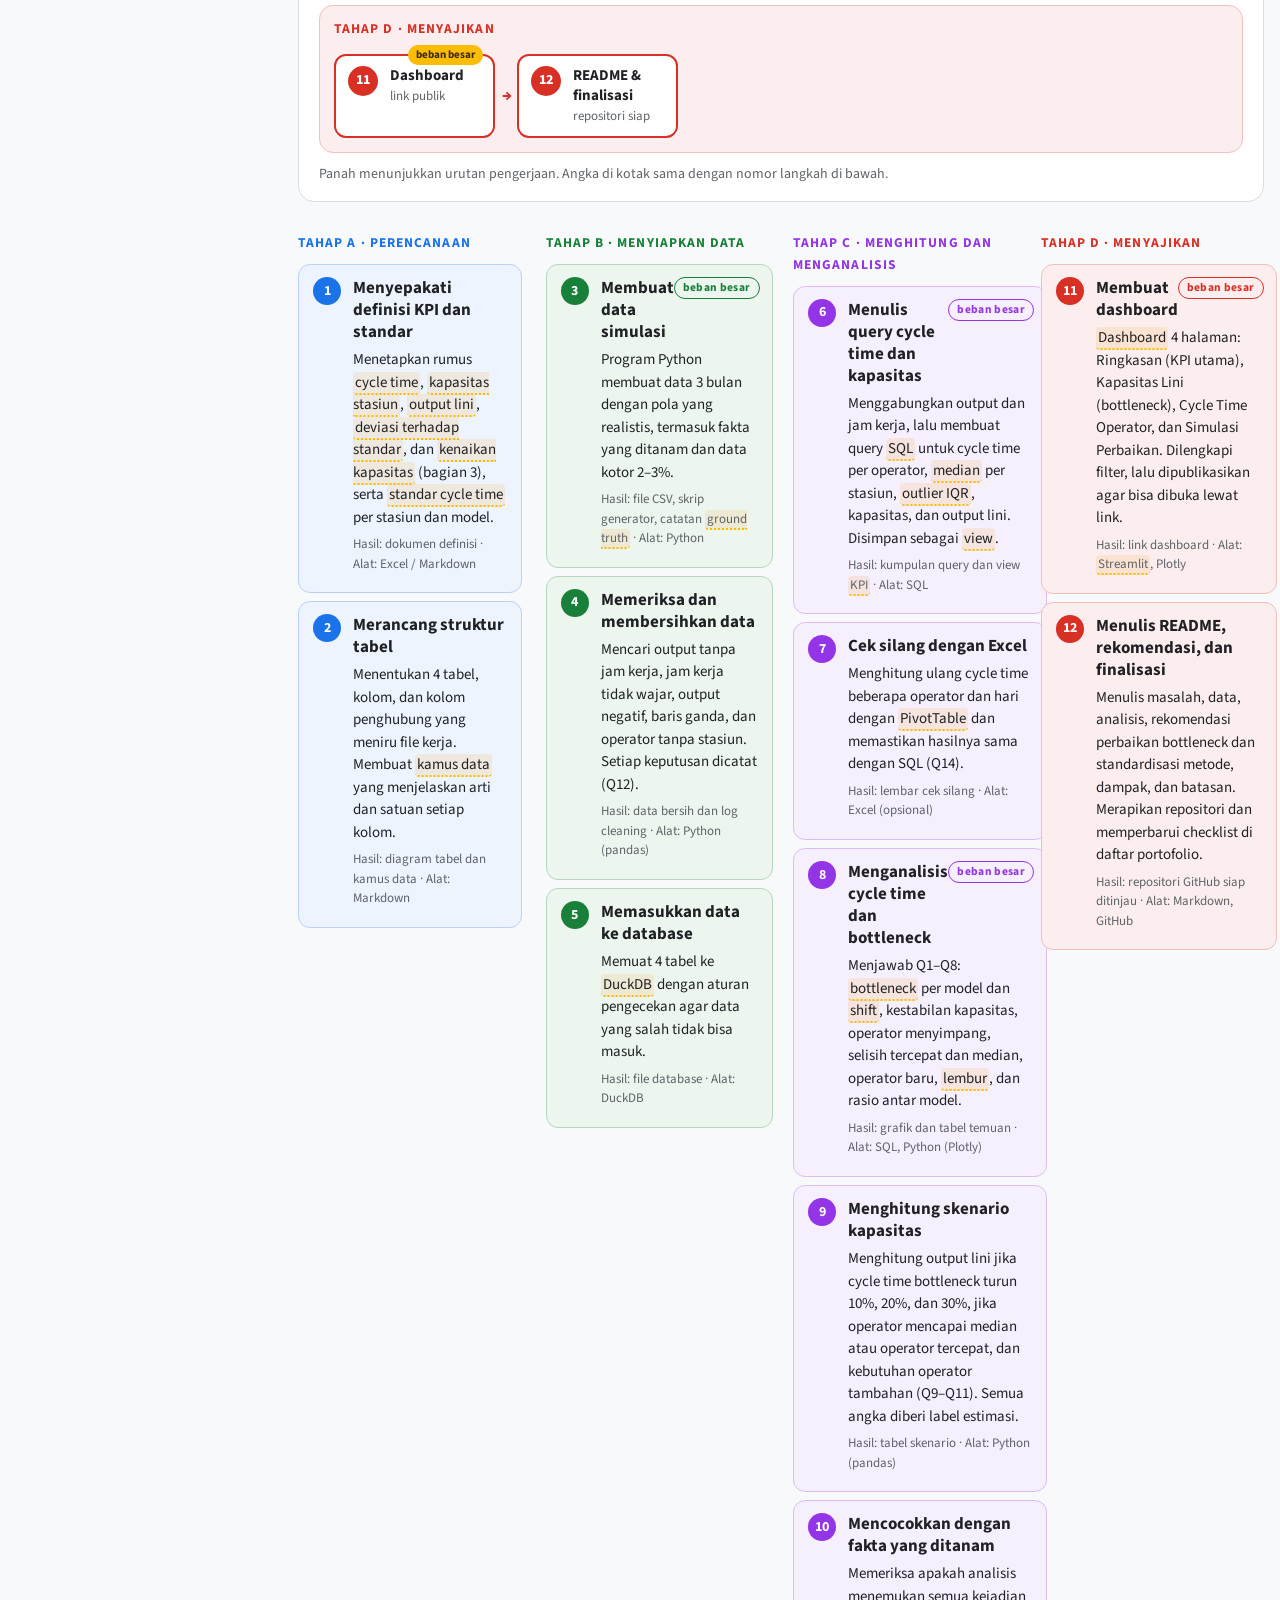
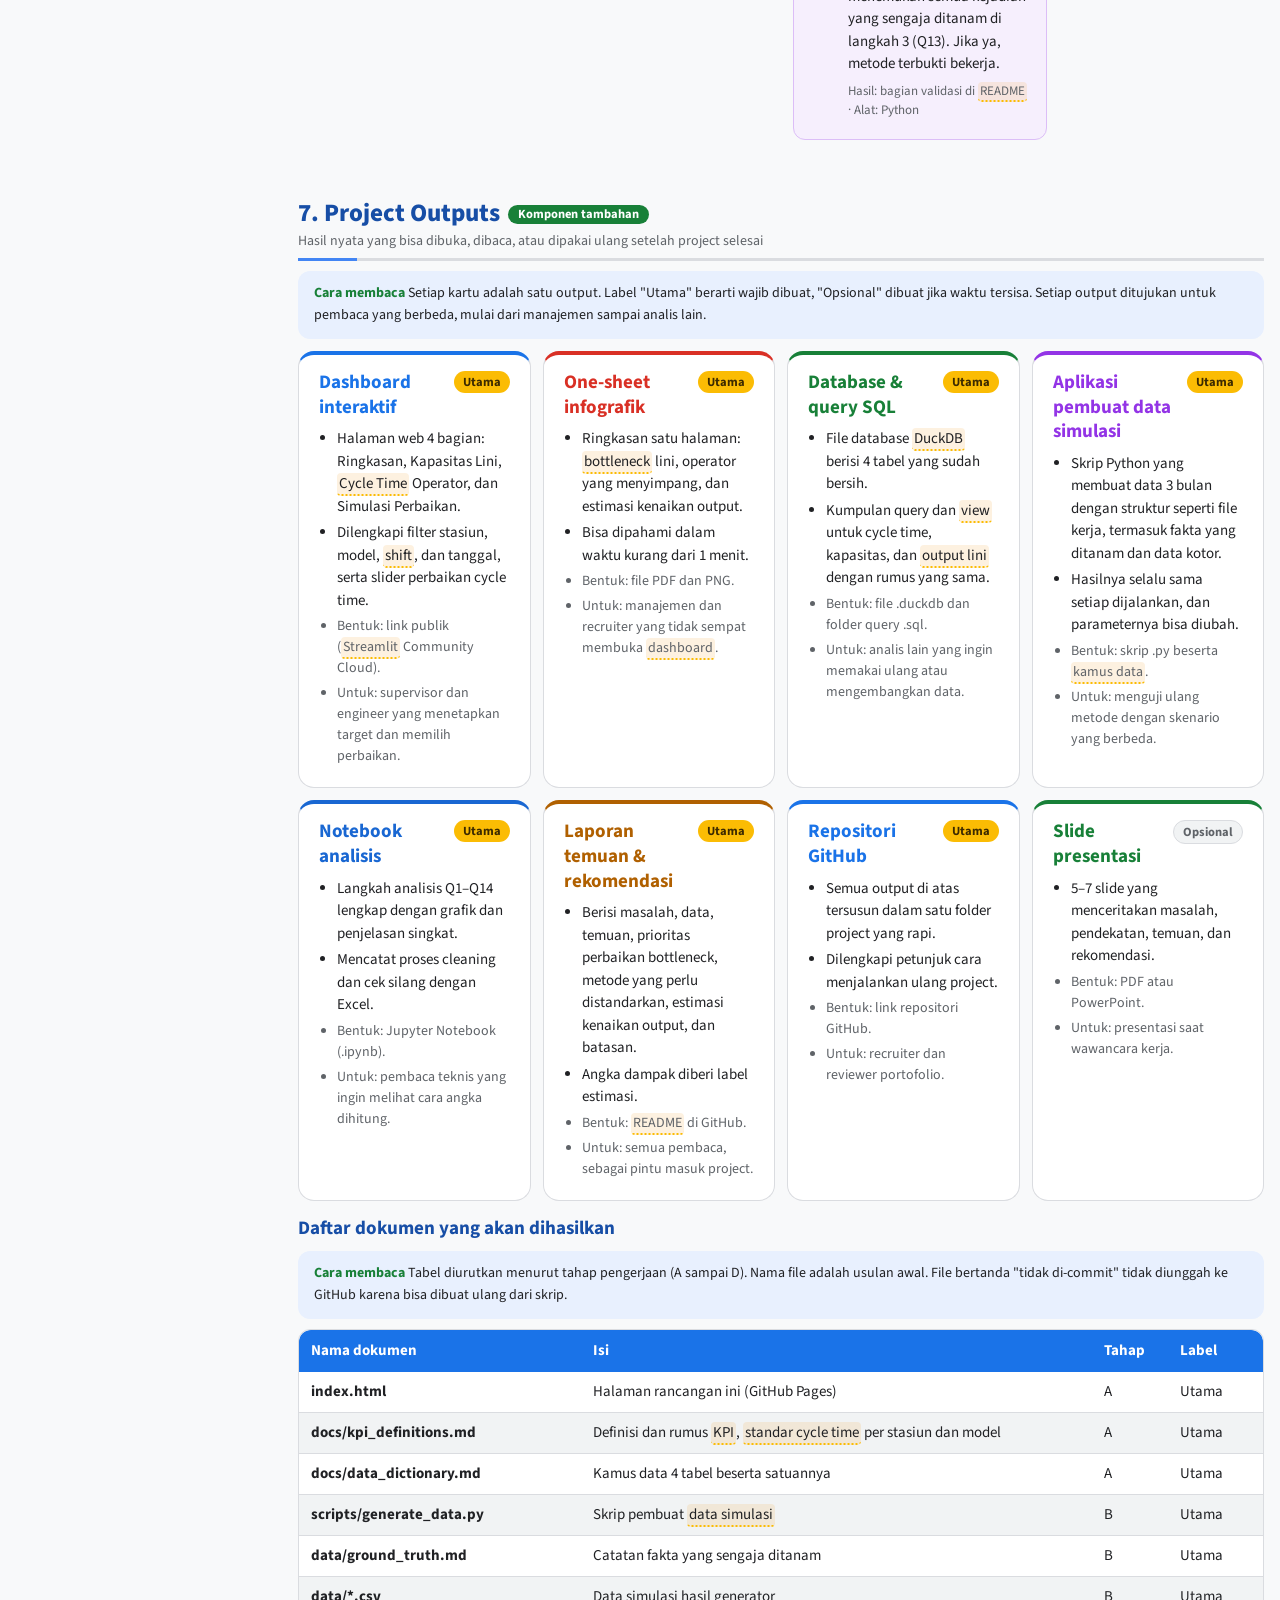
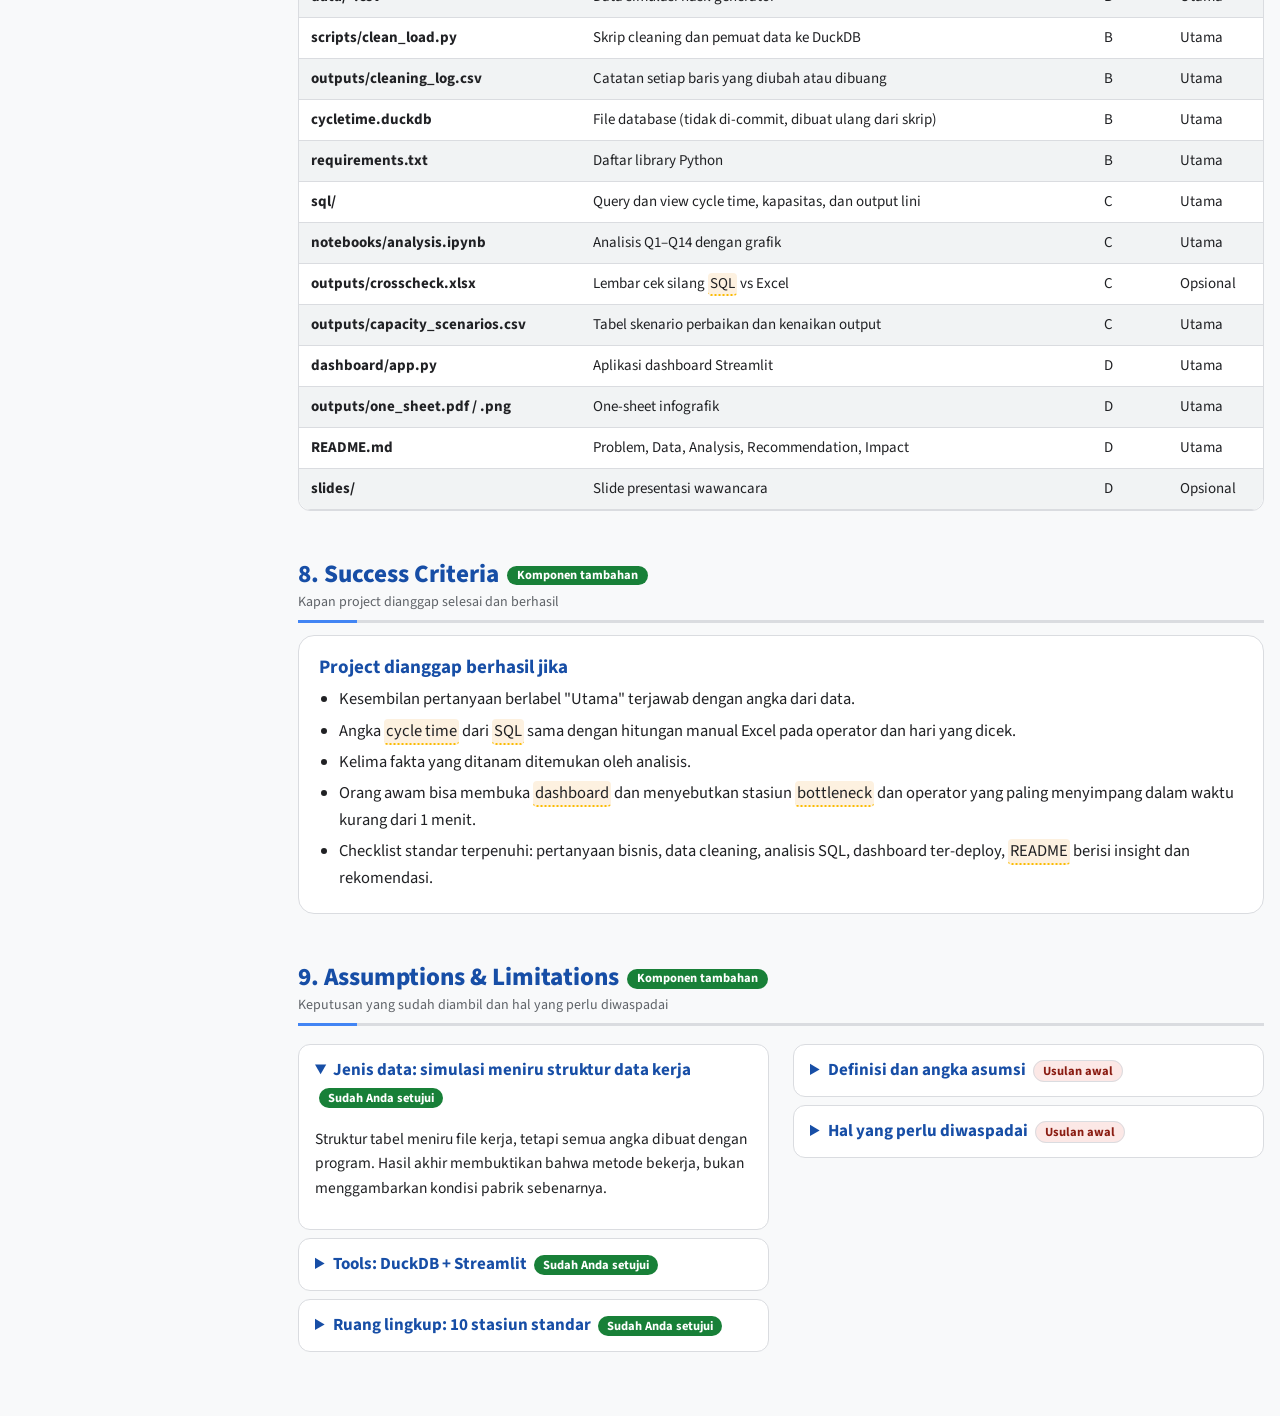
==== commit 829dc61d: "Project 10: cycle time & bottleneck analysis (build) Data simulasi (seed tetap), pembersihan dengan " ====
--- a/index.html
+++ b/index.html
@@ -1,550 +1,12 @@
 <!doctype html>
-<html lang="id"><head><meta charset="utf-8"><meta name="viewport" content="width=device-width,initial-scale=1,viewport-fit=cover">
-<title>Project 10: Cycle Time &amp; Bottleneck Analysis</title>
-<meta name="claude:viewport-fit-sides" content="cover">
-<meta name="description" content="Rancangan project portofolio Data Analyst: analisis cycle time per stasiun dan operator serta bottleneck lini PCBA, dengan data simulasi, SQL, dan dashboard.">
-<link rel="preconnect" href="https://fonts.googleapis.com"><link rel="preconnect" href="https://fonts.gstatic.com" crossorigin>
-<link rel="stylesheet" href="https://fonts.googleapis.com/css2?family=Source+Sans+3:wght@400;600;700;800&display=swap">
-<style>
-/* Layout: tema terang ala Google (single theme, sengaja): latar putih keabuan, kartu putih;
-   biru = struktur, kuning = penanda utama, hijau = info pendukung, merah = aksen.
-   Skala huruf: H1 32 · H2 25 · H3 19 · body 16.5 · keterangan 14 · label 12.5 */
-:root{color-scheme:light;
---bg:#F8F9FA;--card:#FFFFFF;--sub:#F1F3F4;--line:#DADCE0;
---ink:#202124;--head:#174EA6;--mut:#5F6368;
---navy:#1A73E8;--navy-ink:#FFFFFF;--teal:#188038;--amber:#FBBC04;--amber-ink:#3C2A00;--bar:#1A73E8;--soft:#E8F0FE;
---gb:#4285F4;--gr:#EA4335;--gy:#FBBC04;--gg:#34A853;
---navyH:#1A73E8;--amberH:#B06000;--tealH:#188038;--plumH:#9334E6;--roseH:#D93025;--skyH:#1967D2;--onph:#fff;
---f:"Source Sans 3",Calibri,Carlito,"Segoe UI",Arial,sans-serif;
---h1:clamp(26px,2.6vw,32px);--h2:clamp(21px,2vw,25px);--h3:19px;--body:16.5px;--small:14px;--label:12.5px}
-[hidden]{display:none!important}
-*{box-sizing:border-box}html{scroll-padding-top:64px;scroll-behavior:smooth}
-body{margin:0;background:var(--bg);color:var(--ink);font:400 var(--body)/1.6 var(--f)}
-body::before{content:"";position:fixed;inset:0 0 auto;height:env(safe-area-inset-top,0px);background:var(--bg);z-index:10}
-main{max-width:880px;margin:0 auto;padding-block:16px 56px;padding-left:max(16px,env(safe-area-inset-left,0px));padding-right:max(16px,env(safe-area-inset-right,0px))}
-b,strong{font-weight:700}
-nav{position:sticky;top:env(safe-area-inset-top,0px);z-index:9;background:var(--bg);padding:8px 0;display:flex;gap:6px;overflow-x:auto}
-nav a{flex:none;background:var(--card);border:1px solid var(--line);color:var(--ink);text-decoration:none;border-radius:999px;padding:6px 14px;font-size:var(--small);font-weight:600}
-nav a:hover,nav a:focus-visible{background:var(--amber);border-color:var(--amber);color:var(--amber-ink);outline:none}
-.banner{background:var(--navy);color:var(--navy-ink);border-radius:18px;padding:22px 26px}
-.banner h1{margin:0 0 8px;font-size:var(--h1);font-weight:800;line-height:1.2;text-wrap:balance;letter-spacing:-.01em}.banner p{margin:0;font-size:18px;line-height:1.55;opacity:.97}.banner .goal b{font-weight:800}
-.tags{display:flex;gap:6px;flex-wrap:wrap;margin-top:14px}
-.tags{align-items:center}.tlab{font-size:var(--small);font-weight:700;margin-right:4px;opacity:.95}
-.tag{border-radius:999px;padding:3px 12px;font-size:var(--label);font-weight:700;background:rgba(255,255,255,.2);letter-spacing:.02em}.tag.a{background:var(--amber);color:var(--amber-ink)}
-.card{border-radius:16px;padding:16px 20px;background:var(--card);border:1px solid var(--line);margin:12px 0}
-.card p{margin:8px 0}
-h2{font-size:var(--h2);font-weight:800;color:var(--head);margin:48px 0 10px;padding-bottom:8px;border-bottom:2px solid var(--line);line-height:1.25;text-wrap:balance}
-h2 small{display:block;font-size:var(--small);font-weight:400;color:var(--mut);margin-top:4px}
-h3{font-size:var(--h3);font-weight:700;color:var(--head);margin:16px 0 6px;line-height:1.3}
-.card h3:first-child,.card>div>h3:first-child{margin-top:4px}
-.add{display:inline-block;vertical-align:middle;margin-left:8px;border-radius:999px;padding:2px 10px;font-size:var(--label);font-weight:700;background:var(--teal);color:#fff}
-.how{background:var(--soft);border-radius:12px;padding:12px 16px;margin:10px 0;font-size:var(--small);line-height:1.55;color:var(--ink)}.how::before{content:"Cara membaca ";font-weight:700;color:var(--teal)}
-.callout{border-radius:14px;padding:14px 20px;margin:12px 0;font-size:16px}.callout h4{margin:0 0 6px;font-size:var(--h3);font-weight:700}.callout p{margin:6px 0}
-.callout.a{background:var(--amber);color:var(--amber-ink)}.callout.g{background:var(--teal);color:#fff}
-.kpis{display:grid;grid-template-columns:repeat(3,1fr);gap:12px;margin:14px 0}.kpis .card{margin:0}
-.kpi .v{font-size:30px;font-weight:800;display:block;line-height:1.15;color:var(--head);font-variant-numeric:tabular-nums}.kpi .l{display:block;font-weight:700;font-size:16px;margin-top:2px}.kpi .d{display:block;font-size:var(--small);line-height:1.4;margin-top:6px;color:var(--mut)}
-.kpi.t{background:var(--teal);border-color:var(--teal);color:#fff}.kpi.am{background:var(--amber);border-color:var(--amber);color:var(--amber-ink)}
-.kpi.t .v,.kpi.t .d,.kpi.am .v,.kpi.am .d{color:inherit}
-table{border-collapse:collapse;width:100%;font-size:15px;background:var(--card);border-radius:12px;overflow:hidden}
-th{background:var(--navy);color:var(--navy-ink);padding:9px 12px;text-align:left;vertical-align:top;font-weight:700}
-td{padding:8px 12px;border-bottom:1px solid var(--line);vertical-align:top}
-tr:nth-child(odd) td{background:var(--sub)}
-.scroll{overflow-x:auto;border:1px solid var(--line);border-radius:12px;margin:10px 0}
-.q{background:var(--card);border:1px solid var(--line);border-radius:12px;padding:12px 16px;margin:6px 0;display:grid;grid-template-columns:40px 1fr;gap:4px 8px;font-size:16px;line-height:1.45}
-.q .id{font-weight:800;color:var(--head)}.q .m{grid-column:2;font-size:var(--small);color:var(--mut)}
-.pri{display:inline-block;border-radius:999px;padding:1px 9px;font-size:var(--label);font-weight:700;margin-left:6px;background:var(--sub);border:1px solid var(--line);color:var(--mut)}.pri.M{background:var(--amber);border-color:var(--amber);color:var(--amber-ink)}.pri.S{background:var(--navy);border-color:var(--navy);color:#fff}
-.theme{font-size:var(--label);font-weight:700;color:var(--teal);margin:20px 0 4px;text-transform:uppercase;letter-spacing:.08em}
-.flow{display:flex;flex-wrap:wrap;align-items:center;gap:6px;margin:8px 0}
-.flow span{border-radius:999px;padding:5px 12px;font-size:var(--small);font-weight:700;background:var(--sub);border:1px solid var(--line)}
-.flow span.ng{background:var(--amber);border-color:var(--amber);color:var(--amber-ink)}.flow span.ok{background:var(--teal);border-color:var(--teal);color:#fff}.flow i{font-style:normal;color:var(--mut);font-size:var(--small)}
-.row{display:flex;align-items:center;gap:8px;margin:6px 0;width:100%;font:inherit;font-size:var(--small);color:var(--ink);background:none;border:0;padding:0;cursor:pointer;text-align:left}
-.row .n{width:96px;flex:none;font-weight:600}.row .tr{flex:1;background:var(--sub);border-radius:8px;height:24px;position:relative;overflow:hidden}
-.row .b{position:absolute;left:0;top:0;bottom:0;border-radius:8px;background:var(--bar);transition:width .25s}
-.row.sel .b{background:var(--amber)}.row.sel .n{color:var(--head);font-weight:800}
-.row .c{width:58px;text-align:right;flex:none;font-variant-numeric:tabular-nums;font-weight:600}
-.row:focus-visible{outline:3px solid var(--amber);outline-offset:2px;border-radius:8px}
-.ctl{display:flex;align-items:center;gap:12px;margin:14px 0 10px;font-weight:700;font-size:15px}.ctl input{flex:1;accent-color:#F2A541}.ctl output{min-width:48px;text-align:right}
-.res{display:grid;grid-template-columns:repeat(3,1fr);gap:10px;margin-top:10px}.res div{background:var(--sub);border-radius:12px;padding:10px 14px;font-size:var(--small);color:var(--mut)}.res b{display:block;font-size:24px;font-weight:800;color:var(--head);font-variant-numeric:tabular-nums}
-.steps{counter-reset:s;display:grid;gap:8px;margin:10px 0;padding:0;list-style:none}
-.steps li{background:var(--card);border:1px solid var(--line);border-radius:12px;padding:12px 14px 12px 54px;position:relative}
-.steps li::before{counter-increment:s;content:counter(s);position:absolute;left:14px;top:12px;width:28px;height:28px;border-radius:50%;background:var(--navy);color:#fff;font-weight:700;display:grid;place-items:center;font-size:14px}
-.steps li.L::before{background:var(--amber);color:var(--amber-ink)}
-.steps b.t{display:block;font-size:17px;color:var(--head);line-height:1.3}.steps p{margin:6px 0;font-size:15px;line-height:1.5}.steps .meta{font-size:13px;color:var(--mut)}
-.phase{font-size:var(--label);font-weight:700;color:var(--teal);margin:18px 0 0;text-transform:uppercase;letter-spacing:.08em}
-.tools{display:grid;grid-template-columns:repeat(2,1fr);gap:12px;margin:12px 0}.tools .card{margin:0}
-.tools b{display:block;font-size:var(--h3);color:var(--head)}.tools .r{font-size:15px;margin:6px 0 0}.tools .alt{font-size:var(--small);color:var(--mut);margin:8px 0 0;padding-top:8px;border-top:1px dashed var(--line)}
-details{background:var(--card);border:1px solid var(--line);border-radius:12px;padding:12px 16px;margin:8px 0}summary{cursor:pointer;font-weight:700;font-size:17px;color:var(--head)}details p{font-size:15.5px}
-.pill{border-radius:999px;padding:1px 9px;font-size:var(--label);font-weight:700;background:var(--teal);color:#fff;margin-left:4px}.pill.d{background:var(--sub);border:1px solid var(--line);color:var(--mut)}
-.chip{display:inline-block;border-radius:999px;padding:3px 11px;margin:3px 4px 3px 0;font-size:var(--small);font-weight:600;background:var(--sub);border:1px solid var(--line)}
-.tm{border-bottom:2px dotted var(--amber);background:rgba(242,165,65,.16);border-radius:4px;padding:0 2px;cursor:help}
-#tip{position:fixed;display:none;max-width:320px;white-space:pre-line;background:#202124;color:#fff;padding:10px 12px;border-radius:12px;font-size:var(--small);line-height:1.4;z-index:20;box-shadow:0 6px 20px rgba(0,0,0,.25)}
-ul.tight{margin:6px 0;padding-left:20px}ul.tight li{margin:5px 0}
-.intro>.layout{grid-column:1/-1}
-.layout{margin-top:14px;padding-top:14px;border-top:1px solid var(--line)}.layout .lead{margin:4px 0 10px;max-width:90ch}
-.figw{overflow-x:auto;margin:8px 0}.figw svg{display:block;width:100%;min-width:860px;height:auto;font-family:var(--f)}
-.figw .lane{fill:var(--sub)}.figw .box{fill:var(--card);stroke:var(--line);stroke-width:1.5}.figw .box.hi{stroke:var(--bar);stroke-width:2.5}
-.figw text{fill:var(--ink)}.figw .ln{font-size:15px;font-weight:700;fill:var(--head)}.figw .gl{font-size:13px;font-weight:700;fill:var(--teal);letter-spacing:.03em}
-.figw .bt{font-size:13px}.figw .b{font-size:15px;font-weight:700}.figw .st{font-size:13px;fill:var(--mut)}
-.figw .grp{stroke:var(--teal);stroke-width:2}.figw .ar{stroke:var(--bar);stroke-width:2}.figw .ah{fill:var(--bar)}
-.figw .ng,.figw .ngs{stroke:var(--amber);stroke-width:2;stroke-dasharray:5 4}.figw .aha{fill:var(--amber)}.figw .nl{font-size:14px;font-weight:700;fill:var(--amberH)}
-.figw .dt{stroke:var(--mut);stroke-width:2;stroke-dasharray:2 4}
-.figw .okb{fill:var(--teal)}.figw .scb{fill:var(--amber)}.figw .wt{fill:#fff;font-size:14px;font-weight:700}.figw .at{fill:var(--amber-ink);font-size:14px;font-weight:700}
-.figw .mk{fill:var(--amber)}.figw .mt{fill:var(--amber-ink);font-size:14px;font-weight:800}
-.legend{counter-reset:l;list-style:none;padding:0;margin:10px 0 0;display:grid;gap:10px}
-.legend li{counter-increment:l;position:relative;padding-left:38px;font-size:15.5px;line-height:1.55}
-.legend li::before{content:counter(l);position:absolute;left:0;top:1px;width:26px;height:26px;border-radius:50%;background:var(--amber);color:var(--amber-ink);font-weight:800;font-size:14px;display:grid;place-items:center}
-@media (min-width:1000px){.legend{grid-template-columns:repeat(4,1fr);gap:16px}}
-.kpi{--h:var(--navyH);background:color-mix(in srgb,var(--h) 11%,var(--card));border-color:color-mix(in srgb,var(--h) 35%,var(--card))}
-.kpi .v{color:var(--h)}.kpi .l{color:var(--ink)}.kpi .d{color:var(--mut)}
-.q[data-p="M"]{background:color-mix(in srgb,var(--amber) 13%,var(--card));border-color:color-mix(in srgb,var(--amber) 60%,var(--card))}
-.q[data-p="S"]{background:color-mix(in srgb,var(--skyH) 9%,var(--card));border-color:color-mix(in srgb,var(--skyH) 35%,var(--card))}
-.q[data-p="N"]{border-style:dashed}
-.q[data-p="M"] .id{color:var(--amberH)}.q[data-p="S"] .id{color:var(--skyH)}.q[data-p="N"] .id{color:var(--mut)}
-.pri.S{background:var(--skyH);border-color:var(--skyH);color:var(--onph)}
-.fbar{display:flex;flex-wrap:wrap;align-items:center;gap:6px;margin:12px 0 4px}.fbar span{font-size:var(--small);font-weight:700;color:var(--mut);margin-right:2px}
-.fb{font:inherit;font-size:var(--small);font-weight:700;cursor:pointer;border-radius:999px;padding:6px 14px;border:1px solid var(--line);background:var(--card);color:var(--ink)}
-.fb i{font-style:normal;opacity:.7;margin-left:4px}.fb:hover{border-color:var(--bar)}.fb:focus-visible{outline:3px solid var(--amber);outline-offset:2px}
-.fb.on{background:var(--navy);border-color:var(--navy);color:#fff}.fb.on[data-f="M"]{background:var(--amber);border-color:var(--amber);color:var(--amber-ink)}.fb.on[data-f="S"]{background:var(--skyH);border-color:var(--skyH);color:var(--onph)}
-.defs p{margin:0 0 12px}.defs p:last-child{margin:0}
-.fx{display:inline-block;margin:2px 0;padding:1px 9px;border-radius:8px;background:color-mix(in srgb,var(--tealH) 12%,var(--card));border:1px solid color-mix(in srgb,var(--tealH) 40%,var(--card));color:var(--tealH);font-weight:700;font-size:15px;white-space:normal}
-.figw.fl svg{min-width:520px;max-width:1000px;margin:0 auto}.flowfull .card{padding:20px 24px}.flowfull .card>p{text-align:center;margin:12px 0 0}.figw .dia{fill:var(--sub);stroke:var(--bar);stroke-width:2}.figw .b2{font-size:14px;font-weight:700}
-.figw .arT{fill:none;stroke:var(--teal);stroke-width:2}.figw .aht{fill:var(--teal)}.figw .arA{fill:none;stroke:var(--amber);stroke-width:2}.figw .aha2{fill:var(--amber)}
-.figw .lt{font-size:13px;font-weight:700;fill:var(--tealH)}.figw .la{font-size:13px;font-weight:700;fill:var(--amberH)}
-.ph .phase{color:var(--ph);font-size:13.5px}
-.ph .steps li{background:color-mix(in srgb,var(--ph) 8%,var(--card));border-color:color-mix(in srgb,var(--ph) 32%,var(--card))}
-.ph .steps li::before,.ph .steps li.L::before{background:var(--ph);color:var(--onph)}
-.ph .steps b.t{color:var(--ink)}
-.steps li.L::after{content:"beban besar";position:absolute;right:12px;top:12px;font-size:11.5px;font-weight:700;letter-spacing:.03em;padding:1px 8px;border-radius:999px;border:1px solid var(--ph,var(--amber));color:var(--ph,var(--amber))}
-.steps li.L b.t{padding-right:84px}
-.banner{background:linear-gradient(120deg,#1A73E8,#4285F4)}
-h2{border-bottom:3px solid transparent;border-image:linear-gradient(90deg,var(--gb) 0 60px,var(--line) 60px) 1}
-nav a:nth-child(4n+1):hover{background:var(--gb);border-color:var(--gb);color:#fff}nav a:nth-child(4n+2):hover{background:var(--gr);border-color:var(--gr);color:#fff}nav a:nth-child(4n+4):hover{background:var(--gg);border-color:var(--gg);color:#fff}
-.callout.g{background:#E6F4EA;color:#0D652D;border:1px solid #A8DAB5}.callout.g h4{color:#137333}
-.callout.a{background:#FEF7E0;color:#3C2A00;border:1px solid #FDD663}
-.outs{display:grid;gap:12px;margin:12px 0}.outs .card{margin:0}
-.out{--h:var(--navyH);border-top:4px solid var(--h)}
-.out .oh{display:flex;align-items:flex-start;justify-content:space-between;gap:8px}.out .oh b{font-size:var(--h3);color:var(--h);line-height:1.3}
-.ob{flex:none;border-radius:999px;padding:1px 9px;font-size:var(--label);font-weight:700;background:var(--amber);color:var(--amber-ink)}.ob.opt{background:var(--sub);border:1px solid var(--line);color:var(--mut)}
-.out ul{margin:8px 0 0;padding-left:18px;font-size:15px;line-height:1.5}.out li{margin:4px 0}
-.out li:nth-last-child(-n+2){color:var(--mut);font-size:14px}
-@media (min-width:700px){.outs{grid-template-columns:repeat(2,1fr)}}
-@media (min-width:1280px){.outs{grid-template-columns:repeat(4,1fr)}}
-/* layar lebar: nav jadi sidebar, konten dibagi kolom */
-.two{display:grid;gap:0 24px;align-items:start}.two>*{min-width:0}
-.qgrid{display:grid;gap:0 12px}.qgrid>*{min-width:0}
-@media (min-width:1000px){
-main{max-width:1480px}
-.two,.qgrid{grid-template-columns:1fr 1fr}.qgrid .theme{grid-column:1/-1}
-.kpis{grid-template-columns:repeat(6,1fr)}.tools{grid-template-columns:repeat(3,1fr)}
-.intro{display:grid;grid-template-columns:1fr 1fr;column-gap:28px;align-items:start}.intro h3{grid-column:1/-1}.intro>p{grid-column:1}.intro>.scroll{grid-column:2;grid-row:2/span 3;margin-top:8px}
-.phases{display:grid;grid-template-columns:repeat(2,1fr);gap:0 24px}.phases>*{min-width:0}
-}
-@media (min-width:1280px){
-main{display:grid;grid-template-columns:190px minmax(0,1fr);column-gap:32px}
-main>*{grid-column:2}
-main>nav{grid-column:1;grid-row:1/span 60;align-self:start;flex-direction:column;padding-top:16px}
-main>nav a{border-radius:10px;font-size:15px;padding:8px 14px}
-.phases{grid-template-columns:repeat(4,1fr)}
-}
-@media (max-width:620px){.kpis,.res{grid-template-columns:1fr 1fr}.tools{grid-template-columns:1fr}.row .n{width:78px}.banner{padding:18px}}
-@media (prefers-reduced-motion:reduce){html{scroll-behavior:auto}.row .b{transition:none}}
-/* tambahan */
-.card a{color:var(--navy);font-weight:600}
-.row .n{width:130px}
-.tag.c1{background:#188038;color:#fff}.tag.c2{background:#9334E6;color:#fff}.tag.c3{background:#D93025;color:#fff}.tag.c4{background:#fff;color:#174EA6}
-.wf{display:grid;gap:0}
-.wrow{display:grid;gap:0}
-.wl{--c:var(--navyH);background:color-mix(in srgb,var(--c) 8%,var(--card));border:1px solid color-mix(in srgb,var(--c) 30%,var(--card));border-radius:14px;padding:12px 14px 14px;min-width:0}
-.wl h4{margin:0 0 6px;color:var(--c);font-size:13.5px;font-weight:700;text-transform:uppercase;letter-spacing:.08em}
-.ws{display:grid;gap:24px;padding-top:8px}
-.wb{position:relative;background:var(--card);border:2px solid var(--c);border-radius:12px;padding:10px 12px 10px 54px;font-size:15px;line-height:1.35;min-height:56px}
-.wb .n{position:absolute;left:12px;top:10px;width:30px;height:30px;border-radius:50%;background:var(--c);color:var(--onph);display:grid;place-items:center;font-weight:800;font-size:14px}
-.wb b{display:block;color:var(--ink)}.wb .s{display:block;font-size:13px;color:var(--mut);margin-top:2px}
-.wb.L::before{content:"beban besar";position:absolute;top:-11px;right:10px;background:var(--amber);color:var(--amber-ink);font-size:11px;font-weight:700;padding:0 8px;border-radius:999px;line-height:20px}
-.wb::after{content:"↓";position:absolute;left:50%;bottom:-23px;transform:translateX(-50%);color:var(--c);font-weight:800;font-size:16px}
-.ws>.wb:last-child::after{content:none}
-.wsep{text-align:center;color:var(--mut);font-weight:800;font-size:20px;line-height:28px}.wsep::before{content:"↓"}
-@media (min-width:1200px){
-.wrow{grid-template-columns:2fr 30px 3fr;align-items:stretch}
-.wrow>.wsep{display:grid;place-items:center}.wrow>.wsep::before{content:"→"}
-.ws{grid-template-columns:repeat(var(--k),minmax(0,1fr));gap:22px}
-.wl[style*="--k:5"] .ws{grid-template-columns:repeat(5,minmax(0,1fr))}
-.wb::after{content:"→";left:auto;right:-19px;bottom:auto;top:50%;transform:translateY(-50%)}
-}
-@media (max-width:620px){.row .n{width:112px;font-size:13px}}
-
-.wa{text-align:center;color:var(--mut);font-weight:800;font-size:20px;line-height:28px}
-@media (min-width:1200px){.wa{display:grid;grid-template-columns:repeat(5,minmax(0,1fr));gap:22px;padding:0 15px}.wa.r span{grid-column:5}.wa.l span{grid-column:1}
-.ws.rev{direction:rtl}.ws.rev .wb{direction:ltr}.ws.rev .wb::after{content:"←";right:auto;left:-19px}.ws.rev>.wb:last-child::after{content:none}}
-.tab{flex:none;font:inherit;font-size:15px;font-weight:800;cursor:pointer;background:var(--card);border:2px solid var(--line);color:var(--ink);border-radius:999px;padding:6px 16px}
-.tab[data-t=design]{--c:var(--navy)}.tab[data-t=report]{--c:var(--teal)}
-.tab:hover{border-color:var(--c)}.tab.on{background:var(--c);border-color:var(--c);color:#fff}.tab:focus-visible{outline:3px solid var(--amber);outline-offset:2px}
-.links{display:contents}.links[data-tab=design]{--ac:var(--navy)}.links[data-tab=report]{--ac:var(--teal)}
-.links a{font-size:13.5px;font-weight:600;color:var(--mut);padding:5px 12px}
-.pane code{font-size:.92em;background:var(--sub);border-radius:4px;padding:1px 5px;overflow-wrap:anywhere}
-.pane pre{background:var(--sub);border:1px solid var(--line);border-radius:12px;padding:12px 16px;overflow-x:auto;font-size:14px;line-height:1.5}.pane pre code{background:none;padding:0;overflow-wrap:normal}
-.pill.p{background:var(--amber);color:var(--amber-ink)}
-.callout a{color:inherit;font-weight:700;text-decoration:underline}
-@media (min-width:1280px){
-main>nav{gap:8px}
-.tab{border-radius:12px;font-size:16px;padding:12px 16px;text-align:left;border-left:8px solid var(--c)}
-.links{display:flex;flex-direction:column;gap:2px;margin:0 0 8px 12px;padding-left:12px;border-left:3px solid var(--ac)}
-main>nav .links a{background:none;border:0;border-radius:8px;font-size:14.5px;font-weight:600;color:var(--mut);padding:6px 10px}
-main>nav .links a:hover,main>nav .links a:focus-visible{background:var(--soft);color:var(--head)}
-}
-</style>
-
-</head><body>
-<a href="https://bagusbernadi.github.io/" style="display:inline-block;margin:12px 16px;font:600 14px/1.4 'Source Sans 3',Arial,sans-serif;color:#1A73E8;text-decoration:none">← All projects / Semua project</a>
-<main>
-<nav aria-label="Project navigation"><button type="button" class="tab on" data-t="design" aria-expanded="true" aria-controls="design">Design Project</button><div class="links" data-tab="design"><a href="#s1">Background</a><a href="#s2">Business Questions</a><a href="#s3">Cycle Time &amp; Bottleneck</a><a href="#s4">Dataset</a><a href="#s5">Tools</a><a href="#s6">Work Plan</a><a href="#s7">Project Outputs</a><a href="#s8">Success Criteria</a><a href="#s9">Assumptions &amp; Limitations</a></div><button type="button" class="tab" data-t="report" aria-expanded="false" aria-controls="report">Report Project</button><div class="links" data-tab="report" hidden><a href="#rp1">Problem</a><a href="#rp2">Data</a><a href="#rp3">Analysis</a><a href="#rp4">Recommendation</a><a href="#rp5">Impact</a><a href="#rp6">Batasan</a></div></nav>
-
-<header class="banner"><h1>Project 10: Cycle Time &amp; Bottleneck Analysis</h1>
-<p class="goal"><b>Tujuan project:</b> membangun analisis dan dashboard cycle time per stasiun dan per operator di lini PCBA, untuk menemukan stasiun yang membatasi output lini dan operator yang menyimpang dari standar, sehingga perbaikan metode dan penambahan kapasitas dapat difokuskan pada titik yang benar-benar menaikkan output.</p>
-<div class="tags"><span class="tlab">Kategori:</span><span class="tag a">Rancangan project</span><span class="tag c1">Manufaktur PCBA</span><span class="tag c2">Data simulasi</span><span class="tag c3">SQL + dashboard</span></div></header>
-
-<div class="pane" id="design" data-tab="design">
-<section class="card intro">
-<h3>Project Introduction</h3>
-<p>Bayangkan tempat cuci mobil dengan empat tahap: bilas, sabun, keringkan, dan vakum. Setiap mobil harus melewati keempatnya secara berurutan. Jika tahap vakum butuh 12 menit sementara tahap lain hanya 6 menit, mobil akan antre di depan tahap vakum. Berapa pun cepatnya tahap lain, tempat cuci hanya bisa menyelesaikan 5 mobil per jam.</p>
-<p>Pemilik ingin tahu tiga hal: tahap mana yang paling lambat, pekerja mana yang lebih lambat dari standar di tahap yang sama, dan berapa tambahan mobil per hari jika tahap paling lambat dipercepat. Mempercepat tahap yang bukan paling lambat tidak menambah jumlah mobil sama sekali.</p>
-<div class="scroll"><table><tr><th>Di tempat cuci mobil</th><th>Di lini PCBA</th></tr>
-<tr><td>Tahap bilas, sabun, keringkan, vakum</td><td>10 stasiun, dari Solder Paste Printing sampai Packing</td></tr>
-<tr><td>Waktu per mobil di satu tahap</td><td>Cycle time: waktu rata-rata untuk menghasilkan satu unit OK</td></tr>
-<tr><td>Pekerja yang lebih cepat atau lambat</td><td>Operator dengan cycle time berbeda di stasiun yang sama</td></tr>
-<tr><td>Tahap paling lambat</td><td>Bottleneck: stasiun yang membatasi output lini</td></tr>
-<tr><td>Mobil per jam</td><td>Output lini per hari</td></tr>
-<tr><td>Waktu standar per mobil</td><td>Standar cycle time per stasiun dan model</td></tr>
-</table></div>
-<p>Project ini membangun <b>analisis cycle time dan bottleneck beserta dashboard</b>: output harian dan jam kerja operator digabung dalam satu database, dihitung per stasiun, operator, dan model, lalu ditampilkan dalam dashboard. Datanya adalah data simulasi yang meniru struktur data kerja karena data pabrik bersifat rahasia. Kata bergaris bawah putus-putus kuning bisa diklik untuk melihat artinya.</p>
-<div class="layout">
-<h3>Gambaran alur kerja di lini PCBA</h3>
-<p class="lead">Lini produksi bisa dibayangkan sebagai tiga jalur. Dua jalur pertama sudah ada di pabrik. Jalur ketiga adalah yang dibangun di project ini.</p>
-<div class="figw"><svg viewBox="0 0 1240 432" role="img" aria-label="Alur lini PCBA: jalur produksi melewati 10 stasiun yang dikelompokkan menjadi empat, jalur hambatan ketika stasiun paling lambat menahan output, dan jalur data menuju database, dashboard, dan keputusan perbaikan"><defs><marker id="mN" viewBox="0 0 10 10" refX="9" refY="5" markerWidth="7" markerHeight="7" orient="auto"><path class="ah" d="M0 0L10 5L0 10z"/></marker><marker id="mA" viewBox="0 0 10 10" refX="9" refY="5" markerWidth="7" markerHeight="7" orient="auto"><path class="aha" d="M0 0L10 5L0 10z"/></marker></defs>
-<rect class="lane" x="0" y="8" width="1240" height="130" rx="14"/><rect class="lane" x="0" y="150" width="1240" height="140" rx="14"/><rect class="lane" x="0" y="302" width="1240" height="128" rx="14"/>
-<text class="ln" x="18" y="78">Jalur</text><text class="ln" x="18" y="96">produksi</text><text class="ln" x="18" y="218">Jalur</text><text class="ln" x="18" y="236">hambatan</text><text class="ln" x="18" y="362">Jalur</text><text class="ln" x="18" y="380">data</text>
-<line class="grp" x1="150" x2="1180" y1="40" y2="40"/><text class="gl" x="665" y="32" text-anchor="middle">10 stasiun berurutan, dikelompokkan menjadi empat</text>
-<rect class="box" x="150" y="52" width="150" height="60" rx="10"/><text class="bt" x="225" y="78" text-anchor="middle">Paste Printing</text><text class="bt" x="225" y="95" text-anchor="middle">&amp; SPI</text>
-<line class="ar" x1="300" x2="326" y1="82" y2="82" marker-end="url(#mN)"/>
-<rect class="box" x="330" y="52" width="150" height="60" rx="10"/><text class="bt" x="405" y="78" text-anchor="middle">Pick &amp; Place</text><text class="bt" x="405" y="95" text-anchor="middle">s.d. THT</text>
-<line class="ar" x1="480" x2="506" y1="82" y2="82" marker-end="url(#mN)"/>
-<rect class="box" x="510" y="52" width="150" height="60" rx="10"/><text class="bt" x="585" y="78" text-anchor="middle">Wave Soldering</text><text class="bt" x="585" y="95" text-anchor="middle">&amp; ICT</text>
-<line class="ar" x1="660" x2="686" y1="82" y2="82" marker-end="url(#mN)"/>
-<rect class="box" x="690" y="52" width="150" height="60" rx="10"/><text class="bt" x="765" y="78" text-anchor="middle">FCT &amp;</text><text class="bt" x="765" y="95" text-anchor="middle">Packing</text>
-<line class="ar" x1="840" x2="896" y1="82" y2="82" marker-end="url(#mN)"/>
-<rect class="okb" x="900" y="64" width="280" height="36" rx="18"/><text class="wt" x="1040" y="87" text-anchor="middle">Output harian lini</text>
-<line class="ng" x1="585" x2="585" y1="112" y2="198" marker-end="url(#mA)"/><text class="nl" x="596" y="166">Stasiun paling lambat</text>
-<rect class="box" x="150" y="202" width="290" height="52" rx="10"/><text class="bt b" x="295" y="224" text-anchor="middle">Yang dicari</text><text class="st" x="295" y="244" text-anchor="middle">stasiun, operator, model, shift, lembur</text>
-<line class="dt" x1="440" x2="506" y1="228" y2="228" marker-end="url(#mN)"/>
-<rect class="box" x="510" y="202" width="150" height="52" rx="10"/><text class="bt b" x="585" y="233" text-anchor="middle">Unit antre</text>
-<line class="ar" x1="660" x2="716" y1="228" y2="228" marker-end="url(#mN)"/>
-<rect class="scb" x="720" y="211" width="460" height="34" rx="17"/><text class="at" x="950" y="233" text-anchor="middle">Output lini tertahan di stasiun paling lambat</text>
-<rect class="box" x="150" y="336" width="200" height="62" rx="10"/><text class="bt b" x="250" y="362" text-anchor="middle">Output &amp; jam kerja</text><text class="st" x="250" y="382" text-anchor="middle">per operator per hari</text>
-<line class="ar" x1="350" x2="396" y1="367" y2="367" marker-end="url(#mN)"/>
-<rect class="box hi" x="400" y="336" width="200" height="62" rx="10"/><text class="bt b" x="500" y="362" text-anchor="middle">Database</text><text class="st" x="500" y="382" text-anchor="middle">DuckDB + SQL</text>
-<line class="ar" x1="600" x2="646" y1="367" y2="367" marker-end="url(#mN)"/>
-<rect class="box hi" x="650" y="336" width="200" height="62" rx="10"/><text class="bt b" x="750" y="362" text-anchor="middle">Dashboard</text><text class="st" x="750" y="382" text-anchor="middle">Streamlit</text>
-<line class="ar" x1="850" x2="896" y1="367" y2="367" marker-end="url(#mN)"/>
-<rect class="box" x="900" y="336" width="200" height="62" rx="10"/><text class="bt b" x="1000" y="362" text-anchor="middle">Keputusan</text><text class="st" x="1000" y="382" text-anchor="middle">perbaikan di bottleneck</text>
-<line class="dt" x1="250" x2="250" y1="258" y2="332" marker-end="url(#mN)"/><text class="st" x="260" y="318" text-anchor="start">unit OK, unit NG, dan jam kerja efektif tiap operator di tiap stasiun dicatat setiap hari</text>
-<text class="gl" x="625" y="422" text-anchor="middle">Bagian yang dibangun di project ini</text><line class="grp" x1="400" x2="850" y1="404" y2="404"/>
-<circle class="mk" cx="130" cy="58" r="13"/><text class="mt" x="130" y="63" text-anchor="middle">1</text>
-<circle class="mk" cx="565" cy="150" r="13"/><text class="mt" x="565" y="155" text-anchor="middle">2</text>
-<circle class="mk" cx="130" cy="208" r="13"/><text class="mt" x="130" y="213" text-anchor="middle">3</text>
-<circle class="mk" cx="130" cy="342" r="13"/><text class="mt" x="130" y="347" text-anchor="middle">4</text></svg></div>
-<ol class="legend">
-<li><b>Jalur produksi.</b> Setiap unit melewati 10 stasiun secara berurutan, seperti mobil yang melewati tahap bilas, sabun, keringkan, dan vakum.</li>
-<li><b>Stasiun paling lambat.</b> Stasiun dengan kapasitas terendah membuat unit antre di depannya. Stasiun ini menentukan berapa unit yang keluar dari lini setiap hari.</li>
-<li><b>Jalur hambatan.</b> Project mencari stasiun, operator, model, shift, dan kondisi lembur yang membuat cycle time melambat.</li>
-<li><b>Jalur data.</b> Output dan jam kerja setiap operator dimasukkan ke database, dihitung menjadi cycle time dan kapasitas, lalu ditampilkan di dashboard. Hasilnya dipakai untuk memilih perbaikan di bottleneck.</li>
-</ol>
-</div>
-</section>
-
-<div class="kpis">
-<div class="card kpi" style="--h:var(--navyH)"><span class="v">14</span><span class="l">pertanyaan analisis</span><span class="d">Hal yang ingin dijawab dari data, 9 di antaranya prioritas utama (bagian 2).</span></div>
-<div class="card kpi" style="--h:var(--amberH)"><span class="v">5</span><span class="l">ukuran kinerja (KPI)</span><span class="d">Angka kunci di dashboard, dengan rumus yang disepakati sejak awal (bagian 3).</span></div>
-<div class="card kpi" style="--h:var(--tealH)"><span class="v">12</span><span class="l">langkah pengerjaan</span><span class="d">Dari menyepakati definisi sampai project siap ditinjau (bagian 6).</span></div>
-<div class="card kpi" style="--h:var(--plumH)"><span class="v">10 / 3</span><span class="l">stasiun / model</span><span class="d">10 stasiun produksi dan 3 tipe board: 2-layer, 4-layer, 8-layer.</span></div>
-<div class="card kpi" style="--h:var(--roseH)"><span class="v">±3 bulan</span><span class="l">periode data</span><span class="d">Sekitar 60 hari kerja, cukup untuk membandingkan operator, shift, dan hari lembur.</span></div>
-<div class="card kpi" style="--h:var(--skyH)"><span class="v">4</span><span class="l">tabel data</span><span class="d">Output harian, jam kerja, daftar stasiun, dan daftar operator (bagian 4).</span></div>
-</div>
-
-<h2 id="s1">1. Background<small>Kenapa tema ini dipilih</small></h2>
-<div class="card two">
-<div><h3>Latar belakang masalah</h3>
-<p>Manajemen ingin menaikkan target output harian. Di lini PCBA, output tercatat per operator per hari, dan jam kerja dicatat di file terpisah. Cycle time tidak dihitung secara rutin. Akibatnya:</p>
-<ul class="tight">
-<li>Tidak jelas stasiun mana yang benar-benar membatasi output lini. Perbaikan bisa jatuh di stasiun yang sebenarnya masih punya kapasitas lebih.</li>
-<li>Perbedaan kecepatan antar operator di stasiun yang sama tidak terlihat, sehingga metode kerja operator tercepat tidak ditiru.</li>
-<li>Target dinaikkan tanpa angka dasar, sehingga sulit menilai apakah target baru realistis.</li>
-<li>Pengaruh lembur, shift, dan model produk terhadap kecepatan kerja hanya diketahui dari kesan.</li>
-</ul></div>
-<div><h3>Alasan memilih tema ini sebagai portofolio</h3>
-<ul class="tight">
-<li><b>Dekat dengan pekerjaan sehari-hari.</b> Menghitung cycle time dan target output adalah pekerjaan rutin Process Engineer, termasuk perhitungan cycle time per stasiun yang pernah dilakukan.</li>
-<li><b>Menunjukkan skill inti Data Analyst.</b> Menggabungkan dua sumber data (output dan jam kerja) dengan SQL, mendeteksi outlier dengan IQR, membandingkan dengan standar, dan memodelkan kapasitas.</li>
-<li><b>Tingkat kesulitan mudah.</b> Analisisnya deskriptif (median, rasio, peringkat), tanpa model prediksi.</li>
-<li><b>Terhubung dengan project lain.</b> Data operator dipakai lagi di Learning Curve Analysis (#16), definisi unit OK mengikuti Yield, Rework &amp; Defect Tracking (#3), dan perbandingan metode dilanjutkan di Process Comparison Analysis (#12).</li>
-</ul></div>
-</div>
-
-<h2 id="s2">2. Business Questions<small>Satu pertanyaan utama, dipecah menjadi pertanyaan yang lebih kecil</small></h2>
-<div class="callout a"><h4>Pertanyaan utama</h4>Stasiun mana yang menjadi bottleneck output lini, operator mana yang menyimpang dari standar cycle time di stasiun yang sama, dan berapa kenaikan output jika bottleneck diperbaiki?</div>
-<p class="how">Pertanyaan utama terlalu besar untuk dijawab sekaligus, jadi dipecah per tema. Label "Utama" berarti wajib dijawab dan dikerjakan lebih dulu. "Pendukung" memperdalam hasil. "Tambahan" dikerjakan jika waktu tersisa. Teks abu-abu di bawah tiap pertanyaan adalah cara menjawabnya.</p>
-
-<div class="fbar" role="group" aria-label="Filter pertanyaan"><span>Tampilkan:</span><button type="button" class="fb on" data-f="*">Semua <i>14</i></button><button type="button" class="fb" data-f="M">Utama <i>9</i></button><button type="button" class="fb" data-f="S">Pendukung <i>4</i></button><button type="button" class="fb" data-f="N">Tambahan <i>1</i></button></div>
-<div class="qgrid" id="qg">
-<p class="theme">Bottleneck lini</p>
-<div class="q" data-p="M"><span class="id">Q1</span><span>Stasiun mana yang kapasitasnya paling rendah dan membatasi output lini?<span class="pri M">Utama</span></span><span class="m">Kapasitas per stasiun, peringkat</span></div>
-<div class="q" data-p="M"><span class="id">Q2</span><span>Apakah bottleneck berpindah untuk board 2-layer, 4-layer, dan 8-layer, atau antar shift?<span class="pri M">Utama</span></span><span class="m">Kapasitas per stasiun per model dan shift</span></div>
-<div class="q" data-p="S"><span class="id">Q3</span><span>Seberapa stabil kapasitas tiap stasiun dari hari ke hari?<span class="pri S">Pendukung</span></span><span class="m">Koefisien variasi kapasitas harian</span></div>
-
-<p class="theme">Cycle time per operator</p>
-<div class="q" data-p="M"><span class="id">Q4</span><span>Berapa cycle time median setiap operator per stasiun dan model, dan siapa yang menyimpang dari standar?<span class="pri M">Utama</span></span><span class="m">Median per operator, outlier IQR, deviasi terhadap standar</span></div>
-<div class="q" data-p="M"><span class="id">Q5</span><span>Seberapa jauh selisih operator tercepat dengan median di stasiun yang sama?<span class="pri M">Utama</span></span><span class="m">Rasio CT tercepat ÷ CT median per stasiun</span></div>
-<div class="q" data-p="S"><span class="id">Q6</span><span>Berapa lama operator baru mencapai standar cycle time?<span class="pri S">Pendukung</span></span><span class="m">Tren CT per minggu sejak mulai bekerja</span></div>
-
-<p class="theme">Faktor yang memengaruhi kecepatan</p>
-<div class="q" data-p="M"><span class="id">Q7</span><span>Apakah cycle time berbeda antara shift, dan antara hari lembur dan hari normal?<span class="pri M">Utama</span></span><span class="m">Perbandingan median per shift dan status lembur</span></div>
-<div class="q" data-p="S"><span class="id">Q8</span><span>Seberapa lama board 8-layer dibanding 2-layer di setiap stasiun?<span class="pri S">Pendukung</span></span><span class="m">Rasio CT per model, dasar unit setara</span></div>
-
-<p class="theme">Kapasitas dan dampak</p>
-<div class="q" data-p="M"><span class="id">Q9</span><span>Berapa output lini per hari saat ini, dan berapa jika cycle time bottleneck turun sekian persen?<span class="pri M">Utama</span></span><span class="m">Output lini = kapasitas stasiun terendah</span></div>
-<div class="q" data-p="M"><span class="id">Q10</span><span>Berapa kenaikan kapasitas jika semua operator di bottleneck mencapai cycle time median atau operator tercepat?<span class="pri M">Utama</span></span><span class="m">Kenaikan kapasitas = CT lama ÷ CT baru − 1</span></div>
-<div class="q" data-p="N"><span class="id">Q11</span><span>Berapa operator tambahan yang dibutuhkan di bottleneck untuk mencapai target output baru?<span class="pri">Tambahan</span></span><span class="m">Target ÷ kapasitas per operator</span></div>
-
-<p class="theme">Validitas: apakah datanya bisa dipercaya</p>
-<div class="q" data-p="M"><span class="id">Q12</span><span>Berapa data yang tidak valid, misalnya output tanpa jam kerja atau jam kerja lebih dari 12 jam, dan apakah hasil berubah setelah diperbaiki?<span class="pri M">Utama</span></span><span class="m">Audit kualitas data</span></div>
-<div class="q" data-p="M"><span class="id">Q13</span><span>Apakah analisis menemukan semua fakta yang sengaja ditanam di data simulasi?<span class="pri M">Utama</span></span><span class="m">Cocokkan temuan dengan ground truth</span></div>
-<div class="q" data-p="S"><span class="id">Q14</span><span>Apakah angka KPI dari database sama persis dengan hitungan manual di Excel?<span class="pri S">Pendukung</span></span><span class="m">Cek silang SQL vs Excel</span></div>
-</div>
-
-<h2 id="s3">3. Cycle Time &amp; Bottleneck<span class="add">Komponen tambahan</span><small>Bagaimana cycle time membentuk kapasitas, dan kenapa hanya bottleneck yang menentukan output lini</small></h2>
-<p class="how">Cycle time sering dihitung berbeda-beda, misalnya memakai jam hadir atau jam efektif, dan unit total atau unit OK. Karena itu definisi ditetapkan di awal. Arahkan kursor atau klik kata yang diberi garis bawah kuning untuk melihat pengertian dan rumusnya.</p>
-<div class="flowfull"><h3>Alur keputusan perbaikan</h3>
-<div class="card"><div class="figw fl"><svg viewBox="0 0 640 270" role="img" aria-label="Diagram percabangan: setiap stasiun dicek apakah bottleneck; jika tidak, stasiun masih punya kapasitas cadangan; jika ya, operator diperiksa apakah ada selisih metode; jika ada, metode terbaik distandarkan, jika tidak, kapasitas ditambah"><defs><marker id="fN" viewBox="0 0 10 10" refX="9" refY="5" markerWidth="7" markerHeight="7" orient="auto"><path class="ah" d="M0 0L10 5L0 10z"/></marker><marker id="fT" viewBox="0 0 10 10" refX="9" refY="5" markerWidth="7" markerHeight="7" orient="auto"><path class="aht" d="M0 0L10 5L0 10z"/></marker><marker id="fA" viewBox="0 0 10 10" refX="9" refY="5" markerWidth="7" markerHeight="7" orient="auto"><path class="aha2" d="M0 0L10 5L0 10z"/></marker></defs>
-<rect class="box" x="8" y="113" width="96" height="44" rx="10"/><text class="b2" x="56" y="132" text-anchor="middle">Station</text><text class="b2" x="56" y="148" text-anchor="middle">Data</text>
-<line class="ar" x1="104" x2="140" y1="135" y2="135" marker-end="url(#fN)"/>
-<polygon class="dia" points="142,135 190,101 238,135 190,169"/><text class="b2" x="190" y="140" text-anchor="middle" style="font-size:13px">Bottleneck?</text>
-<polyline class="arT" points="190,101 190,40 266,40" marker-end="url(#fT)"/><text class="lt" x="198" y="74">No</text>
-<rect class="okb" x="270" y="20" width="150" height="40" rx="20"/><text class="wt" x="345" y="45" text-anchor="middle">Spare Capacity</text>
-<polyline class="arA" points="190,169 190,230 266,230" marker-end="url(#fA)"/><text class="la" x="198" y="205">Yes</text>
-<rect class="box" x="270" y="208" width="100" height="44" rx="10"/><text class="b2" x="320" y="227" text-anchor="middle">Check</text><text class="b2" x="320" y="243" text-anchor="middle">Operators</text>
-<line class="ar" x1="370" x2="390" y1="230" y2="230" marker-end="url(#fN)"/>
-<polygon class="dia" points="392,230 446,196 500,230 446,264"/><text class="b2" x="446" y="235" text-anchor="middle" style="font-size:13px">Method Gap?</text>
-<polyline class="arT" points="446,196 446,135 526,135" marker-end="url(#fT)"/><text class="lt" x="454" y="170">Yes</text>
-<rect class="okb" x="530" y="113" width="104" height="44" rx="22"/><text class="wt" x="582" y="140" text-anchor="middle">Standardize</text>
-<line class="arA" x1="500" x2="526" y1="230" y2="230" marker-end="url(#fA)"/><text class="la" x="512" y="220" text-anchor="middle">No</text>
-<rect class="scb" x="530" y="210" width="104" height="40" rx="20"/><text class="at" x="582" y="235" text-anchor="middle">Add Capacity</text></svg></div>
-<p>Jika operator tercepat jauh lebih cepat dari median, metodenya distandarkan lebih dulu karena murah. Jika semua operator sudah setara, kapasitas ditambah lewat operator atau mesin.</p></div></div>
-
-<h3>Kenapa hanya bottleneck yang menentukan output</h3>
-<p class="how">Setiap batang adalah kapasitas satu stasiun per hari (angka contoh, bukan hasil dari data). Batang kuning adalah stasiun terpilih. Klik sebuah stasiun lalu geser slider untuk mempercepat cycle time-nya. Output lini hanya naik jika yang dipercepat adalah stasiun dengan kapasitas terendah.</p>
-<div class="card"><div id="bars"></div>
-<div class="ctl"><label for="sl">Percepat cycle time stasiun terpilih</label><input id="sl" type="range" min="0" max="30" value="15"><output id="slo" for="sl">15%</output></div>
-<div class="res"><div>Output lini saat ini<b id="r1"></b></div><div>Output lini setelah perbaikan<b id="r2"></b></div><div>Kenaikan output<b id="r3"></b></div></div>
-<p id="ins" style="margin:12px 0 0;font-size:15.5px"></p></div>
-
-<h2 id="s4">4. Dataset<small>Data simulasi yang meniru struktur data kerja lini produksi</small></h2>
-<div class="two"><div class="card">
-<p><b>Kenapa data simulasi?</b> Data pabrik bersifat rahasia. Data dibuat dengan program Python yang meniru struktur file kerja: output harian per operator dan jam kerja efektif per operator di file terpisah. Pola nyata ikut ditiru, misalnya beda kecepatan antar operator dan pengaruh lembur. Karena kejadian yang ditanam diketahui, kita bisa memeriksa apakah analisis berhasil menemukannya.</p>
-<p><b>Ukuran:</b> 10 stasiun, 3 model, 2 shift, sekitar 40 operator, sekitar 60 hari kerja. Perkiraan jumlah baris: ±7.000 baris output harian dan ±2.400 baris jam kerja. Jumlah pastinya baru diketahui setelah data dibuat.</p>
-</div>
-<div class="callout g"><h4>Fakta yang sengaja ditanam (ground truth)</h4>
-<p>1. Wave Soldering dibuat menjadi bottleneck lini, dengan Solder Paste Printing sebagai bottleneck kedua.</p>
-<p>2. Satu operator Solder Paste Printing dibuat sekitar 25% lebih lambat dari median karena masih baru.</p>
-<p>3. Satu operator THT Insertion dibuat sekitar 20% lebih cepat dari median, seolah memakai metode kerja yang lebih baik.</p>
-<p>4. Cycle time di hari lembur dibuat sekitar 5% lebih lambat daripada hari normal.</p>
-<p>5. Sekitar 2–3% data kotor disisipkan: output tanpa jam kerja, jam kerja lebih dari 12 jam, output negatif, baris ganda, dan operator tanpa stasiun.</p></div></div>
-
-<h3>Empat tabel yang akan dibuat</h3>
-<p class="how">Data disimpan dalam beberapa tabel yang terhubung lewat tanggal, operator, dan stasiun, seperti beberapa sheet Excel yang dihubungkan dengan kolom yang sama. Struktur ini meniru file kerja, di mana output dan jam kerja dicatat terpisah.</p>
-<div class="scroll"><table>
-<tr><th>Tabel</th><th>Isi (1 baris = …)</th><th>Kolom utama</th></tr>
-<tr><td><b>daily_output</b></td><td>Output satu operator, satu stasiun, satu model, satu hari</td><td>date, shift, station, operator_id, model, ok_qty, ng_qty</td></tr>
-<tr><td><b>work_hours</b></td><td>Jam kerja efektif satu operator dalam satu hari</td><td>date, operator_id, effective_hours, is_overtime</td></tr>
-<tr><td><b>dim_station</b></td><td>Satu stasiun beserta standarnya</td><td>station, sequence, ct_standard_s (per model), n_operator</td></tr>
-<tr><td><b>dim_operator</b></td><td>Satu operator</td><td>operator_id, station, start_date, status (baru / reguler)</td></tr>
-</table></div>
-
-<div class="two"><div><h3>Contoh isi tabel daily_output</h3>
-<div class="scroll"><table><tr><th>date</th><th>station</th><th>operator_id</th><th>model</th><th>ok_qty</th><th>ng_qty</th></tr>
-<tr><td style="white-space:nowrap">2026-03-02</td><td>Solder Paste Printing</td><td>Op_04</td><td>8-layer</td><td>196</td><td>0</td></tr>
-<tr><td style="white-space:nowrap">2026-03-02</td><td>Wave Soldering</td><td>Op_17</td><td>4-layer</td><td>142</td><td>3</td></tr></table></div>
-<p style="font-size:var(--small);color:var(--mut);margin:4px 0 0">Angka karangan, bukan data asli.</p></div>
-
-<div class="card"><p style="margin:0 0 6px"><b>10 stasiun</b> (sama dengan project manufaktur lain agar saling terhubung):</p>
-<span class="chip">1. Solder Paste Printing</span><span class="chip">2. SPI (Solder Paste Inspection)</span><span class="chip">3. Pick &amp; Place</span><span class="chip">4. Reflow Soldering</span><span class="chip">5. AOI (Automated Optical Inspection)</span><span class="chip">6. THT Insertion</span><span class="chip">7. Wave Soldering</span><span class="chip">8. ICT</span><span class="chip">9. FCT</span><span class="chip">10. Packing</span>
-<p style="margin:10px 0 4px"><b>Usulan standar contoh</b> (bisa disesuaikan): jam efektif 8 jam per hari normal dan 10 jam saat lembur, di luar istirahat. Target Solder Paste Printing 200 unit per 10 jam per operator, setara cycle time 180 detik per unit.</p></div></div>
-
-<h2 id="s5">5. Tools<small>Alat yang dipakai dan alasannya</small></h2>
-<div class="tools">
-<div class="card"><b>Python (pandas, NumPy)</b><p class="r">Membuat data simulasi dan membersihkan data. Satu skrip bisa dijalankan ulang kapan saja dan menghasilkan data yang sama (pengacakan dikunci dengan seed).</p><p class="alt">Bahasa paling umum di lowongan Data Analyst.</p></div>
-<div class="card"><b>DuckDB + SQL</b><p class="r">Database tempat semua tabel disimpan. SQL dipakai untuk menggabungkan output dan jam kerja, menghitung cycle time, median, kuartil, dan kapasitas per stasiun. Perhitungan KPI dibuat sebagai view.</p><p class="alt">Gratis, tanpa server, cukup satu file. Konsisten dengan project lain di portofolio.</p></div>
-<div class="card"><b>Excel (opsional)</b><p class="r">Cek silang: menghitung ulang cycle time beberapa operator dengan PivotTable untuk memastikan angka SQL benar (Q14). Excel juga format asal data kerja.</p><p class="alt">Alat yang sudah biasa dipakai di pabrik, jadi hasil mudah diverifikasi rekan kerja.</p></div>
-<div class="card"><b>Streamlit + Plotly</b><p class="r">Membuat dashboard web interaktif dengan filter stasiun, model, shift, dan tanggal, box plot cycle time per operator, serta simulasi kapasitas lini. Dipublikasikan gratis di Streamlit Community Cloud.</p><p class="alt">Daftar portofolio menulis Python + Excel. Streamlit ditambahkan agar simulasi bottleneck bisa dicoba langsung oleh pembaca.</p></div>
-<div class="card"><b>GitHub</b><p class="r">Menyimpan kode, data contoh, dan README. Recruiter melihat project langsung dari repositori.</p><p class="alt">Standar industri untuk portofolio dan riwayat perubahan kode.</p></div>
-<div class="card"><b>Markdown</b><p class="r">Menulis README: masalah, data, analisis, rekomendasi, dampak, dan batasan.</p><p class="alt">Format teks sederhana yang tampil rapi otomatis di GitHub.</p></div>
-</div>
-
-<h2 id="s6">6. Work Plan<small>Setiap tahap punya warna sendiri. Label "beban besar" = langkah yang paling banyak memakan waktu</small></h2>
-<p class="how">Urutannya seperti membangun rumah: gambar rencana dulu, siapkan bahan, bangun fondasi, baru isi ruangan. Setiap langkah memakai hasil langkah sebelumnya, jadi urutannya tidak boleh dilompati.</p>
-
-<h3>Alur tahapan kerja</h3>
-<div class="card"><div class="wf">
-<div class="wrow"><div class="wl" style="--c:var(--navyH);--k:2"><h4>Tahap A · Perencanaan</h4><div class="ws"><div class="wb"><span class="n">1</span><b>Definisi KPI &amp; standar</b><span class="s">dokumen definisi</span></div><div class="wb"><span class="n">2</span><b>Struktur tabel</b><span class="s">kamus data</span></div></div></div><div class="wsep" aria-hidden="true"></div><div class="wl" style="--c:var(--tealH);--k:3"><h4>Tahap B · Menyiapkan data</h4><div class="ws"><div class="wb L"><span class="n">3</span><b>Buat data simulasi</b><span class="s">CSV &amp; ground truth</span></div><div class="wb"><span class="n">4</span><b>Cleaning</b><span class="s">log cleaning · Q12</span></div><div class="wb"><span class="n">5</span><b>Muat ke DuckDB</b><span class="s">4 tabel</span></div></div></div></div>
-<div class="wa r"><span>↓</span></div>
-<div class="wl" style="--c:var(--plumH);--k:5"><h4>Tahap C · Menghitung dan menganalisis</h4><div class="ws rev"><div class="wb L"><span class="n">6</span><b>Query cycle time</b><span class="s">view SQL</span></div><div class="wb"><span class="n">7</span><b>Cek silang</b><span class="s">Q14</span></div><div class="wb L"><span class="n">8</span><b>Analisis CT &amp; bottleneck</b><span class="s">Q1–Q8</span></div><div class="wb"><span class="n">9</span><b>Skenario kapasitas</b><span class="s">Q9–Q11</span></div><div class="wb"><span class="n">10</span><b>Cocokkan ground truth</b><span class="s">Q13</span></div></div></div>
-<div class="wa l"><span>↓</span></div>
-<div class="wl" style="--c:var(--roseH);--k:5"><h4>Tahap D · Menyajikan</h4><div class="ws"><div class="wb L"><span class="n">11</span><b>Dashboard</b><span class="s">link publik</span></div><div class="wb"><span class="n">12</span><b>README &amp; finalisasi</b><span class="s">repositori siap</span></div></div></div>
-</div>
-<p style="font-size:var(--small);color:var(--mut);margin:10px 0 0">Panah menunjukkan urutan pengerjaan. Angka di kotak sama dengan nomor langkah di bawah.</p></div>
-
-<div class="phases"><div class="ph" style="--ph:var(--navyH)"><p class="phase">Tahap A · Perencanaan</p>
-<ol class="steps">
-<li><b class="t">Menyepakati definisi KPI dan standar</b><p>Menetapkan rumus cycle time, kapasitas stasiun, output lini, deviasi terhadap standar, dan kenaikan kapasitas (bagian 3), serta standar cycle time per stasiun dan model.</p><p class="meta">Hasil: dokumen definisi · Alat: Excel / Markdown</p></li>
-<li><b class="t">Merancang struktur tabel</b><p>Menentukan 4 tabel, kolom, dan kolom penghubung yang meniru file kerja. Membuat kamus data yang menjelaskan arti dan satuan setiap kolom.</p><p class="meta">Hasil: diagram tabel dan kamus data · Alat: Markdown</p></li>
-</ol></div>
-
-<div class="ph" style="--ph:var(--tealH)"><p class="phase">Tahap B · Menyiapkan data</p>
-<ol class="steps" start="3" style="counter-reset:s 2">
-<li class="L"><b class="t">Membuat data simulasi</b><p>Program Python membuat data 3 bulan dengan pola yang realistis, termasuk fakta yang ditanam dan data kotor 2–3%.</p><p class="meta">Hasil: file CSV, skrip generator, catatan ground truth · Alat: Python</p></li>
-<li><b class="t">Memeriksa dan membersihkan data</b><p>Mencari output tanpa jam kerja, jam kerja tidak wajar, output negatif, baris ganda, dan operator tanpa stasiun. Setiap keputusan dicatat (Q12).</p><p class="meta">Hasil: data bersih dan log cleaning · Alat: Python (pandas)</p></li>
-<li><b class="t">Memasukkan data ke database</b><p>Memuat 4 tabel ke DuckDB dengan aturan pengecekan agar data yang salah tidak bisa masuk.</p><p class="meta">Hasil: file database · Alat: DuckDB</p></li>
-</ol></div>
-
-<div class="ph" style="--ph:var(--plumH)"><p class="phase">Tahap C · Menghitung dan menganalisis</p>
-<ol class="steps" style="counter-reset:s 5">
-<li class="L"><b class="t">Menulis query cycle time dan kapasitas</b><p>Menggabungkan output dan jam kerja, lalu membuat query SQL untuk cycle time per operator, median per stasiun, outlier IQR, kapasitas, dan output lini. Disimpan sebagai view.</p><p class="meta">Hasil: kumpulan query dan view KPI · Alat: SQL</p></li>
-<li><b class="t">Cek silang dengan Excel</b><p>Menghitung ulang cycle time beberapa operator dan hari dengan PivotTable dan memastikan hasilnya sama dengan SQL (Q14).</p><p class="meta">Hasil: lembar cek silang · Alat: Excel (opsional)</p></li>
-<li class="L"><b class="t">Menganalisis cycle time dan bottleneck</b><p>Menjawab Q1–Q8: bottleneck per model dan shift, kestabilan kapasitas, operator menyimpang, selisih tercepat dan median, operator baru, lembur, dan rasio antar model.</p><p class="meta">Hasil: grafik dan tabel temuan · Alat: SQL, Python (Plotly)</p></li>
-<li><b class="t">Menghitung skenario kapasitas</b><p>Menghitung output lini jika cycle time bottleneck turun 10%, 20%, dan 30%, jika operator mencapai median atau operator tercepat, dan kebutuhan operator tambahan (Q9–Q11). Semua angka diberi label estimasi.</p><p class="meta">Hasil: tabel skenario · Alat: Python (pandas)</p></li>
-<li><b class="t">Mencocokkan dengan fakta yang ditanam</b><p>Memeriksa apakah analisis menemukan semua kejadian yang sengaja ditanam di langkah 3 (Q13). Jika ya, metode terbukti bekerja.</p><p class="meta">Hasil: bagian validasi di README · Alat: Python</p></li>
-</ol></div>
-
-<div class="ph" style="--ph:var(--roseH)"><p class="phase">Tahap D · Menyajikan</p>
-<ol class="steps" style="counter-reset:s 10">
-<li class="L"><b class="t">Membuat dashboard</b><p>Dashboard 4 halaman: Ringkasan (KPI utama), Kapasitas Lini (bottleneck), Cycle Time Operator, dan Simulasi Perbaikan. Dilengkapi filter, lalu dipublikasikan agar bisa dibuka lewat link.</p><p class="meta">Hasil: link dashboard · Alat: Streamlit, Plotly</p></li>
-<li><b class="t">Menulis README, rekomendasi, dan finalisasi</b><p>Menulis masalah, data, analisis, rekomendasi perbaikan bottleneck dan standardisasi metode, dampak, dan batasan. Merapikan repositori dan memperbarui checklist di daftar portofolio.</p><p class="meta">Hasil: repositori GitHub siap ditinjau · Alat: Markdown, GitHub</p></li>
-</ol></div></div>
-
-<h2 id="s7">7. Project Outputs<span class="add">Komponen tambahan</span><small>Hasil nyata yang bisa dibuka, dibaca, atau dipakai ulang setelah project selesai</small></h2>
-<p class="how">Setiap kartu adalah satu output. Label "Utama" berarti wajib dibuat, "Opsional" dibuat jika waktu tersisa. Setiap output ditujukan untuk pembaca yang berbeda, mulai dari manajemen sampai analis lain.</p>
-<div class="outs"><div class="card out" style="--h:var(--navyH)"><div class="oh"><b>Dashboard interaktif</b><span class="ob">Utama</span></div><ul><li>Halaman web 4 bagian: Ringkasan, Kapasitas Lini, Cycle Time Operator, dan Simulasi Perbaikan.</li><li>Dilengkapi filter stasiun, model, shift, dan tanggal, serta slider perbaikan cycle time.</li><li>Bentuk: link publik (Streamlit Community Cloud).</li><li>Untuk: supervisor dan engineer yang menetapkan target dan memilih perbaikan.</li></ul></div><div class="card out" style="--h:var(--roseH)"><div class="oh"><b>One-sheet infografik</b><span class="ob">Utama</span></div><ul><li>Ringkasan satu halaman: bottleneck lini, operator yang menyimpang, dan estimasi kenaikan output.</li><li>Bisa dipahami dalam waktu kurang dari 1 menit.</li><li>Bentuk: file PDF dan PNG.</li><li>Untuk: manajemen dan recruiter yang tidak sempat membuka dashboard.</li></ul></div><div class="card out" style="--h:var(--tealH)"><div class="oh"><b>Database &amp; query SQL</b><span class="ob">Utama</span></div><ul><li>File database DuckDB berisi 4 tabel yang sudah bersih.</li><li>Kumpulan query dan view untuk cycle time, kapasitas, dan output lini dengan rumus yang sama.</li><li>Bentuk: file .duckdb dan folder query .sql.</li><li>Untuk: analis lain yang ingin memakai ulang atau mengembangkan data.</li></ul></div><div class="card out" style="--h:var(--plumH)"><div class="oh"><b>Aplikasi pembuat data simulasi</b><span class="ob">Utama</span></div><ul><li>Skrip Python yang membuat data 3 bulan dengan struktur seperti file kerja, termasuk fakta yang ditanam dan data kotor.</li><li>Hasilnya selalu sama setiap dijalankan, dan parameternya bisa diubah.</li><li>Bentuk: skrip .py beserta kamus data.</li><li>Untuk: menguji ulang metode dengan skenario yang berbeda.</li></ul></div><div class="card out" style="--h:var(--skyH)"><div class="oh"><b>Notebook analisis</b><span class="ob">Utama</span></div><ul><li>Langkah analisis Q1–Q14 lengkap dengan grafik dan penjelasan singkat.</li><li>Mencatat proses cleaning dan cek silang dengan Excel.</li><li>Bentuk: Jupyter Notebook (.ipynb).</li><li>Untuk: pembaca teknis yang ingin melihat cara angka dihitung.</li></ul></div><div class="card out" style="--h:var(--amberH)"><div class="oh"><b>Laporan temuan &amp; rekomendasi</b><span class="ob">Utama</span></div><ul><li>Berisi masalah, data, temuan, prioritas perbaikan bottleneck, metode yang perlu distandarkan, estimasi kenaikan output, dan batasan.</li><li>Angka dampak diberi label estimasi.</li><li>Bentuk: README di GitHub.</li><li>Untuk: semua pembaca, sebagai pintu masuk project.</li></ul></div><div class="card out" style="--h:var(--navyH)"><div class="oh"><b>Repositori GitHub</b><span class="ob">Utama</span></div><ul><li>Semua output di atas tersusun dalam satu folder project yang rapi.</li><li>Dilengkapi petunjuk cara menjalankan ulang project.</li><li>Bentuk: link repositori GitHub.</li><li>Untuk: recruiter dan reviewer portofolio.</li></ul></div><div class="card out" style="--h:var(--tealH)"><div class="oh"><b>Slide presentasi</b><span class="ob opt">Opsional</span></div><ul><li>5–7 slide yang menceritakan masalah, pendekatan, temuan, dan rekomendasi.</li><li>Bentuk: PDF atau PowerPoint.</li><li>Untuk: presentasi saat wawancara kerja.</li></ul></div></div>
-
-<h3>Daftar dokumen yang akan dihasilkan</h3>
-<p class="how">Tabel diurutkan menurut tahap pengerjaan (A sampai D). Nama file adalah usulan awal. File bertanda "tidak di-commit" tidak diunggah ke GitHub karena bisa dibuat ulang dari skrip.</p>
-<div class="scroll"><table><tr><th>Nama dokumen</th><th>Isi</th><th>Tahap</th><th>Label</th></tr>
-<tr><td><b>index.html</b></td><td>Halaman rancangan ini (GitHub Pages)</td><td>A</td><td>Utama</td></tr>
-<tr><td><b>docs/kpi_definitions.md</b></td><td>Definisi dan rumus KPI, standar cycle time per stasiun dan model</td><td>A</td><td>Utama</td></tr>
-<tr><td><b>docs/data_dictionary.md</b></td><td>Kamus data 4 tabel beserta satuannya</td><td>A</td><td>Utama</td></tr>
-<tr><td><b>scripts/generate_data.py</b></td><td>Skrip pembuat data simulasi</td><td>B</td><td>Utama</td></tr>
-<tr><td><b>data/ground_truth.md</b></td><td>Catatan fakta yang sengaja ditanam</td><td>B</td><td>Utama</td></tr>
-<tr><td><b>data/*.csv</b></td><td>Data simulasi hasil generator</td><td>B</td><td>Utama</td></tr>
-<tr><td><b>scripts/clean_load.py</b></td><td>Skrip cleaning dan pemuat data ke DuckDB</td><td>B</td><td>Utama</td></tr>
-<tr><td><b>outputs/cleaning_log.csv</b></td><td>Catatan setiap baris yang diubah atau dibuang</td><td>B</td><td>Utama</td></tr>
-<tr><td><b>cycletime.duckdb</b></td><td>File database (tidak di-commit, dibuat ulang dari skrip)</td><td>B</td><td>Utama</td></tr>
-<tr><td><b>requirements.txt</b></td><td>Daftar library Python</td><td>B</td><td>Utama</td></tr>
-<tr><td><b>sql/</b></td><td>Query dan view cycle time, kapasitas, dan output lini</td><td>C</td><td>Utama</td></tr>
-<tr><td><b>notebooks/analysis.ipynb</b></td><td>Analisis Q1–Q14 dengan grafik</td><td>C</td><td>Utama</td></tr>
-<tr><td><b>outputs/crosscheck.xlsx</b></td><td>Lembar cek silang SQL vs Excel</td><td>C</td><td>Opsional</td></tr>
-<tr><td><b>outputs/capacity_scenarios.csv</b></td><td>Tabel skenario perbaikan dan kenaikan output</td><td>C</td><td>Utama</td></tr>
-<tr><td><b>dashboard/app.py</b></td><td>Aplikasi dashboard Streamlit</td><td>D</td><td>Utama</td></tr>
-<tr><td><b>outputs/one_sheet.pdf / .png</b></td><td>One-sheet infografik</td><td>D</td><td>Utama</td></tr>
-<tr><td><b>README.md</b></td><td>Problem, Data, Analysis, Recommendation, Impact</td><td>D</td><td>Utama</td></tr>
-<tr><td><b>slides/</b></td><td>Slide presentasi wawancara</td><td>D</td><td>Opsional</td></tr>
-</table></div>
-
-<h2 id="s8">8. Success Criteria<span class="add">Komponen tambahan</span><small>Kapan project dianggap selesai dan berhasil</small></h2>
-<div class="card">
-<h3>Project dianggap berhasil jika</h3>
-<ul class="tight">
-<li>Kesembilan pertanyaan berlabel "Utama" terjawab dengan angka dari data.</li>
-<li>Angka cycle time dari SQL sama dengan hitungan manual Excel pada operator dan hari yang dicek.</li>
-<li>Kelima fakta yang ditanam ditemukan oleh analisis.</li>
-<li>Orang awam bisa membuka dashboard dan menyebutkan stasiun bottleneck dan operator yang paling menyimpang dalam waktu kurang dari 1 menit.</li>
-<li>Checklist standar terpenuhi: pertanyaan bisnis, data cleaning, analisis SQL, dashboard ter-deploy, README berisi insight dan rekomendasi.</li>
-</ul></div>
-
-<h2 id="s9">9. Assumptions &amp; Limitations<span class="add">Komponen tambahan</span><small>Keputusan yang sudah diambil dan hal yang perlu diwaspadai</small></h2>
-<div class="two"><div><details open><summary>Jenis data: simulasi meniru struktur data kerja <span class="pill">Sudah Anda setujui</span></summary><p>Struktur tabel meniru file kerja, tetapi semua angka dibuat dengan program. Hasil akhir membuktikan bahwa metode bekerja, bukan menggambarkan kondisi pabrik sebenarnya.</p></details>
-<details><summary>Tools: DuckDB + Streamlit <span class="pill">Sudah Anda setujui</span></summary><p>Konsisten dengan project lain di portofolio. Daftar portofolio menulis Python + Excel; kolom Tools di daftar sebaiknya diperbarui.</p></details>
-<details><summary>Ruang lingkup: 10 stasiun standar <span class="pill">Sudah Anda setujui</span></summary><p>Bottleneck dicari antar 10 stasiun, dan cycle time operator dibandingkan di dalam setiap stasiun.</p></details></div>
-<div>
-<details><summary>Definisi dan angka asumsi <span class="pill d">Usulan awal</span></summary><p>Cycle time = jam kerja efektif × 3.600 ÷ unit OK, dalam detik per unit. Jam efektif 8 jam (normal) dan 10 jam (lembur), di luar istirahat. Cycle time dihitung per model. Kapasitas stasiun = jumlah operator × jam efektif × 3.600 ÷ cycle time median. Operator dengan kurang dari 5 hari data tidak dibandingkan.</p></details>
-<details><summary>Hal yang perlu diwaspadai <span class="pill d">Usulan awal</span></summary>
-<p><b>Cycle time dari output harian adalah rata-rata.</b> Waktu tunggu, ganti model, dan gangguan mesin ikut terhitung. Untuk memisahkannya perlu pengukuran waktu langsung di lapangan.</p>
-<p><b>Pola belum tentu penyebab.</b> Jika satu operator lebih lambat, penyebabnya bisa metode, mesin, atau model yang dikerjakan. Perlu dicek di lapangan sebelum dijadikan dasar penilaian.</p>
-<p><b>Bottleneck bisa berpindah.</b> Setelah satu stasiun diperbaiki, stasiun lain bisa menjadi bottleneck. Karena itu skenario dihitung untuk seluruh lini, bukan satu stasiun saja.</p></details></div></div>
-</div>
-
-<div class="pane" id="report" data-tab="report" hidden>
-<div class="callout a"><h4>Status Report Project</h4><p>Laporan hasil diisi setelah analisis dikerjakan. Sudah ditulis: Problem, Data, Analysis, Impact, Batasan. Masih kosong: Recommendation. Rancangan lengkap ada di tab <a href="#design">Design Project</a>.</p></div>
-<div class="scroll"><table><tr><th>Bagian</th><th>Status</th></tr>
-<tr><td><b>Problem</b></td><td><span class="pill">Draft</span></td></tr>
-<tr><td><b>Data</b></td><td><span class="pill">Draft</span></td></tr>
-<tr><td><b>Analysis</b></td><td><span class="pill">Draft</span></td></tr>
-<tr><td><b>Recommendation</b></td><td><span class="pill d">Belum dikerjakan</span></td></tr>
-<tr><td><b>Impact</b></td><td><span class="pill">Draft</span></td></tr>
-<tr><td><b>Batasan</b></td><td><span class="pill">Draft</span></td></tr>
-</table></div>
-
-<h2 id="rp1">1. Problem<small>Pertanyaan yang ingin dijawab</small></h2>
-<div class="card"><p>Stasiun mana yang menjadi bottleneck output lini, operator mana yang menyimpang dari standar cycle time di stasiun yang sama, dan berapa kenaikan output jika bottleneck diperbaiki?</p></div>
-
-<h2 id="rp2">2. Data<small>Sumber, ukuran, dan perlakuan awal</small></h2>
-<div class="card"><p>Data simulasi buatan sendiri yang meniru struktur file kerja (output harian dan jam kerja di file terpisah), dibuat oleh <code>scripts/generate_data.py</code> (seed tetap). Perkiraan ±7.000 baris output harian dan ±2.400 baris jam kerja (10 stasiun, 3 model, 2 shift, ±40 operator, ±60 hari kerja). Bottleneck, operator lambat dan cepat, efek lembur, dan 2–3% data kotor sengaja ditanam sebagai ground truth.</p></div>
-
-<h2 id="rp3">3. Analysis<small>Hasil perhitungan dari data</small></h2>
-<div class="card"><p>Rencana: cycle time per operator, median per stasiun, outlier IQR, kapasitas per stasiun, output lini, skenario perbaikan bottleneck, dan pencocokan dengan ground truth. Belum dikerjakan.</p></div>
-
-<h2 id="rp4">4. Recommendation<small>Tindakan yang disarankan dari temuan</small></h2>
-<div class="card"><p>Belum dikerjakan.</p></div>
-
-<h2 id="rp5">5. Impact<small>Seberapa besar manfaatnya</small></h2>
-<div class="card"><p>Belum dikerjakan. Angka dampak akan diberi label <code>estimated</code> / <code>simulated</code>.</p></div>
-
-<h2 id="rp6">6. Batasan yang sudah diketahui<small>Hal yang perlu diwaspadai saat membaca hasil</small></h2>
-<div class="card"><ul class="tight"><li>Cycle time dari output harian adalah rata-rata yang ikut menghitung waktu tunggu dan gangguan.</li><li>Pola belum tentu penyebab; perbedaan operator perlu dicek di lapangan.</li><li>Bottleneck bisa berpindah setelah satu stasiun diperbaiki.</li></ul></div>
-</div>
-</main>
-
-<script>
-const $=id=>document.getElementById(id),nf=v=>Math.round(v).toLocaleString('id-ID');
-const P=[["Paste Printing",760],["SPI",900],["Pick & Place",820],["Reflow",980],["AOI",870],["THT Insertion",1000],["Wave Soldering",700],["ICT",950],["FCT",780],["Packing",1200]];
-let sel=6;
-function draw(){const x=$('sl').value/100,c=P.map((p,i)=>i==sel?p[1]/(1-x):p[1]),o0=Math.min(...P.map(p=>p[1])),o1=Math.min(...c),bn=c.indexOf(o1),bn0=P.findIndex(p=>p[1]==o0);
-$('slo').textContent=Math.round(x*100)+'%';
-$('bars').innerHTML=P.map((p,i)=>`<button type="button" class="row${i==sel?' sel':''}" data-i="${i}" aria-pressed="${i==sel}"><span class="n">${p[0]}${i==bn?' ●':''}</span><span class="tr"><span class="b" style="width:${Math.min(100,c[i]/1300*100)}%"></span></span><span class="c">${nf(c[i])}</span></button>`).join('');
-$('r1').textContent=nf(o0)+' unit';$('r2').textContent=nf(o1)+' unit';$('r3').textContent='+'+((o1/o0-1)*100).toFixed(1).replace('.',',')+'%';
-$('ins').innerHTML=sel==bn0?`${P[sel][0]} adalah bottleneck. Mempercepat cycle time-nya ${Math.round(x*100)}% menaikkan output lini dari ${nf(o0)} menjadi <b>${nf(o1)} unit per hari</b> (estimasi, angka contoh)${bn!=sel?`, lalu bottleneck berpindah ke <b>${P[bn][0]}</b>. Tanda ● menandai bottleneck saat ini`:''}.`:`${P[sel][0]} bukan bottleneck. Mempercepatnya ${Math.round(x*100)}% <b>tidak menambah output lini</b>, karena output tetap ditahan ${P[bn0][0]} di ${nf(o0)} unit per hari. Tanda ● menandai bottleneck.`}
-$('bars').onclick=e=>{const b=e.target.closest('.row');if(b){sel=+b.dataset.i;draw()}};$('sl').oninput=draw;draw();
-
-const G=[["cycle time", "i", "Waktu rata-rata yang dibutuhkan untuk menghasilkan satu unit OK.\nRumus: cycle time (detik per unit) = jam kerja efektif × 3.600 ÷ unit OK.\nContoh: 10 jam × 3.600 ÷ 200 unit = 180 detik per unit."], ["PCBA", "", "Printed Circuit Board Assembly: papan sirkuit yang sudah dipasangi komponen elektronik."], ["Wave Soldering", "", "Proses menyolder komponen kaki (THT) dengan melewatkan bawah board di atas gelombang solder cair."], ["kapasitas stasiun", "i", "Jumlah unit yang bisa dihasilkan satu stasiun per hari.\nRumus: kapasitas = jumlah operator × jam efektif × 3.600 ÷ cycle time median.\nContoh: 4 operator × 10 jam × 3.600 ÷ 180 detik = 800 unit per hari."], ["output lini", "i", "Jumlah unit yang bisa keluar dari lini per hari. Ditentukan stasiun dengan kapasitas terendah.\nRumus: output lini = kapasitas stasiun terendah."], ["deviasi terhadap standar", "i", "Seberapa jauh cycle time operator dari standarnya.\nRumus: deviasi = cycle time aktual ÷ cycle time standar − 1.\nContoh: aktual 216 detik, standar 180 detik, deviasi = +20%."], ["kenaikan kapasitas", "i", "Persentase tambahan kapasitas setelah cycle time dipercepat.\nRumus: kenaikan = cycle time lama ÷ cycle time baru − 1.\nContoh: 200 detik menjadi 180 detik, kenaikan = 11%."], ["bottleneck", "i", "Stasiun dengan kapasitas paling rendah. Stasiun ini menentukan output seluruh lini."], ["jam kerja efektif", "i", "Jam kerja di luar istirahat. Di project ini 8 jam per hari normal dan 10 jam saat lembur (asumsi)."], ["jam efektif", "i", "Jam kerja di luar istirahat."], ["unit OK", "i", "Unit yang berhasil diproduksi dan lolos pemeriksaan. Unit NG tidak dihitung sebagai output."], ["unit setara", "i", "Cara menyetarakan model berbeda ke satu satuan, misalnya 1 board 8-layer dianggap setara beberapa board 2-layer sesuai rasio cycle time-nya."], ["standar cycle time", "i", "Waktu per unit yang dijadikan acuan untuk satu stasiun dan model."], ["outlier IQR", "i", "Nilai yang jauh dari kebanyakan data: di bawah kuartil 1 − 1,5 × IQR atau di atas kuartil 3 + 1,5 × IQR."], ["IQR", "", "Interquartile range: jarak antara kuartil 1 dan kuartil 3."], ["median", "i", "Nilai tengah setelah data diurutkan. Tidak mudah tertarik oleh satu nilai ekstrem."], ["koefisien variasi", "i", "Ukuran seberapa naik-turun suatu nilai dibanding rata-ratanya.\nRumus: simpangan baku ÷ rata-rata."], ["box plot", "i", "Grafik yang menunjukkan median, kuartil, dan outlier sebuah data sekaligus."], ["lembur", "i", "Tambahan jam kerja di luar jam normal. Di project ini 2 jam (asumsi)."], ["shift", "i", "Pembagian jam kerja, misalnya shift pagi dan shift malam."], ["Solder Paste Printing", "", "Proses mencetak pasta solder ke pad bare PCB memakai stencil, sebelum komponen dipasang."], ["ground truth", "i", "Fakta yang sengaja ditanam di data simulasi untuk memeriksa apakah analisis berhasil menemukannya."], ["data simulasi", "i", "Data buatan komputer yang meniru kondisi nyata, bukan hasil pencatatan di pabrik."], ["seed", "i", "Angka kunci pengacak. Dengan seed yang sama, data acak yang sama bisa dibuat ulang."], ["PivotTable", "i", "Fitur Excel untuk meringkas dan menghitung data per kelompok."], ["KPI", "", "Key Performance Indicator: angka kunci untuk menilai kinerja, misalnya cycle time."], ["SQL", "", "Bahasa untuk meminta dan mengolah data dari tabel database."], ["DuckDB", "i", "Database ringan dalam satu file, untuk menjalankan SQL tanpa server."], ["dashboard", "i", "Halaman ringkasan interaktif berisi grafik dan angka kunci."], ["Streamlit", "i", "Alat untuk membuat dashboard web memakai Python."], ["view", "i", "Query SQL yang disimpan dengan nama, sehingga bisa dipanggil seperti tabel."], ["kamus data", "i", "Dokumen yang menjelaskan arti, satuan, dan contoh isi setiap kolom."], ["README", "", "Dokumen penjelasan project yang dibaca pertama kali di repositori GitHub."]];
-const TERMS=G.map(([t,f,d])=>({t,d,re:new RegExp('(?<![\\w-])'+t.replace(/[.*+?^${}()|[\]\\-]/g,'\\$&')+'(?![\\w-])',f)}));
-const SK='svg,.fx,.fbar,.oh,h1,h2,h3,nav,button,script,style,summary,.tm,.tag,.pri,.pill,.v,.l,.chip,.flow,th,#tip,.banner,.theme,.phase,.add,.tools b,b.t,table td:first-child,.wb,#bars,code';
-function wrapT(n,seen){let b=null;for(const x of TERMS){if(seen.has(x.t))continue;const m=x.re.exec(n.data);if(m&&(!b||m.index<b.i||(m.index==b.i&&m[0].length>b.l)))b={x,i:m.index,l:m[0].length}}
-if(!b)return;seen.add(b.x.t);const r=n.splitText(b.i),a=r.splitText(b.l),s=document.createElement('span');s.className='tm';s.tabIndex=0;s.dataset.d=b.x.d;s.textContent=r.data;r.replaceWith(s);wrapT(a,seen)}
-function hl(root,seen){const w=document.createTreeWalker(root,NodeFilter.SHOW_TEXT,{acceptNode:n=>n.parentElement.closest(SK)?3:1}),ns=[];while(w.nextNode())ns.push(w.currentNode);ns.forEach(n=>wrapT(n,seen))}
-const tip=document.createElement('div');tip.id='tip';tip.setAttribute('role','tooltip');document.body.appendChild(tip);
-function showT(e){tip.textContent=e.dataset.d;tip.style.display='block';const r=e.getBoundingClientRect(),w=tip.offsetWidth,h=tip.offsetHeight;tip.style.left=Math.max(8,Math.min(innerWidth-w-8,r.left))+'px';tip.style.top=(r.bottom+h+12>innerHeight?r.top-h-6:r.bottom+6)+'px'}
-document.addEventListener('click',ev=>{const t=ev.target.closest('.tm');t?showT(t):tip.style.display='none'});
-document.addEventListener('mouseover',ev=>{const t=ev.target.closest('.tm');if(t)showT(t)});
-document.addEventListener('mouseout',ev=>{if(ev.target.closest&&ev.target.closest('.tm'))tip.style.display='none'});
-document.addEventListener('focusin',ev=>{const t=ev.target.closest&&ev.target.closest('.tm');if(t)showT(t)});
-addEventListener('scroll',()=>tip.style.display='none',{passive:true});
-const qg=$('qg');document.querySelector('.fbar').onclick=e=>{const b=e.target.closest('.fb');if(!b)return;const f=b.dataset.f;
-document.querySelectorAll('.fb').forEach(x=>x.classList.toggle('on',x==b));let th=null,vis=0;
-[...qg.children].forEach(el=>{if(el.classList.contains('theme')){if(th)th.hidden=!vis;th=el;vis=0}else{const show=f=='*'||el.dataset.p==f;el.hidden=!show;if(show)vis++}});if(th)th.hidden=!vis};
-let seen=new Set();document.querySelectorAll('main>.pane>*').forEach(el=>{if(el.tagName=='H2')seen=new Set();hl(el,seen)});
-
-const TB=[...document.querySelectorAll('.tab')];
-function setTab(t){document.querySelectorAll('.pane,.links').forEach(e=>e.hidden=e.dataset.tab!==t);TB.forEach(x=>{const on=x.dataset.t===t;x.classList.toggle('on',on);x.setAttribute('aria-expanded',on)})}
-function route(){const h=decodeURIComponent(location.hash.slice(1)),el=h&&document.getElementById(h);
-if(h=='design'||h=='report'){setTab(h);scrollTo(0,0);return}
-if(el){const p=el.closest('.pane');if(p){setTab(p.dataset.tab);el.scrollIntoView()}}}
-TB.forEach(x=>x.onclick=()=>{location.hash=x.dataset.t});
-addEventListener('hashchange',route);route();
-</script>
-</body></html>
+<html lang="id">
+<head>
+<meta charset="utf-8">
+<meta http-equiv="refresh" content="0; url=design-and-report/">
+<title>Project 10: Cycle Time & Bottleneck</title>
+<script>location.replace("design-and-report/" + location.hash);</script>
+</head>
+<body>
+<p>Membuka <a href="design-and-report/">halaman project</a>.</p>
+</body>
+</html>
